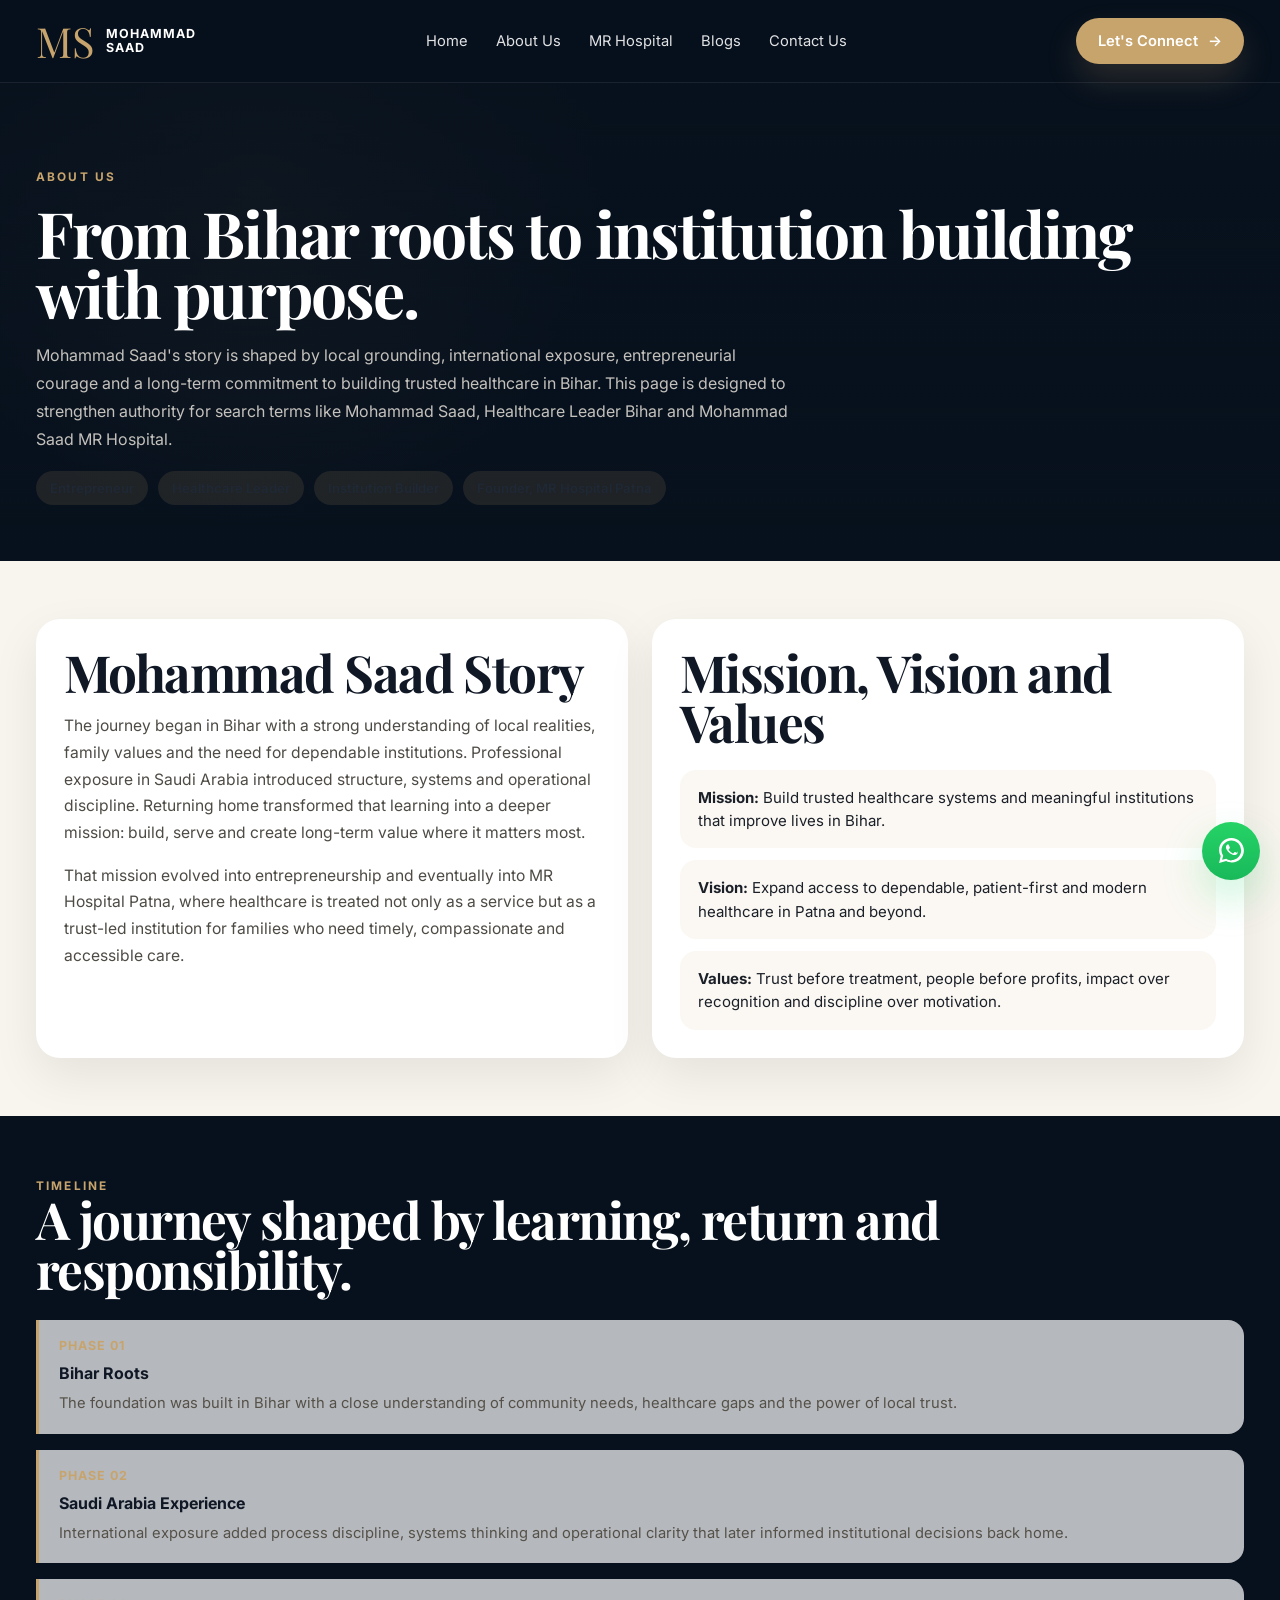
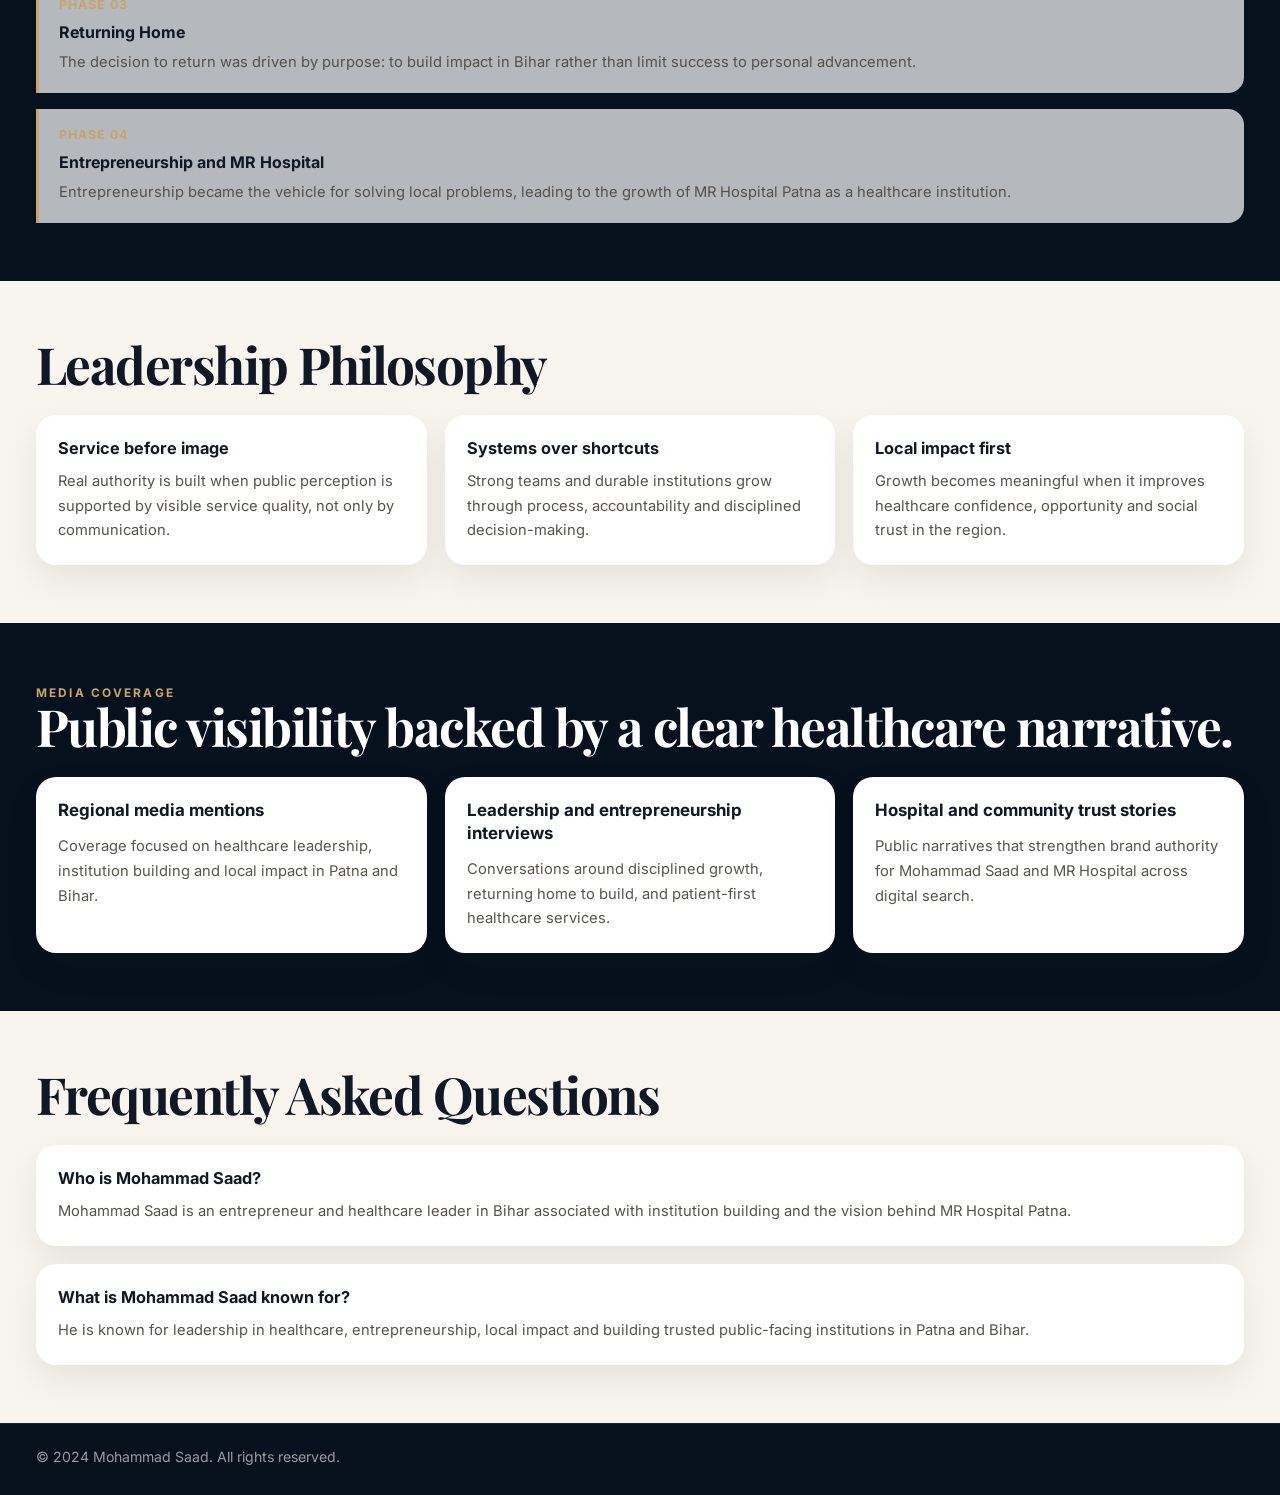
==== about-us.html @ e65287d0 "home page done" ====
<!DOCTYPE html>
<html lang="en">
<head>
  <meta charset="UTF-8">
  <meta name="viewport" content="width=device-width, initial-scale=1.0">
  <title>About Mohammad Saad | Healthcare Leader Bihar | MR Hospital Patna</title>
  <meta name="description" content="Learn about Mohammad Saad, entrepreneur and healthcare leader in Bihar, from Bihar roots to Saudi Arabia, entrepreneurship, and the founding vision behind MR Hospital Patna.">
  <meta name="keywords" content="Mohammad Saad, Mohammad Saad MR Hospital, healthcare leader Bihar, entrepreneur Mohammad Saad, MR Hospital Patna founder">
  <meta name="robots" content="index,follow">
  <link rel="canonical" href="about-us.html">
  <meta property="og:title" content="About Mohammad Saad | Healthcare Leader Bihar | MR Hospital Patna">
  <meta property="og:description" content="Explore Mohammad Saad's story, mission, leadership philosophy, and the institution-building journey behind MR Hospital Patna.">
  <meta property="og:type" content="website">
  <meta property="og:image" content="images/mohammad-saad.png">
  <meta property="og:url" content="about-us.html">
  <meta name="twitter:card" content="summary_large_image">
  <meta name="twitter:image" content="images/mohammad-saad.png">
  <link rel="preconnect" href="https://fonts.googleapis.com">
  <link rel="preconnect" href="https://fonts.gstatic.com" crossorigin>
  <link href="https://fonts.googleapis.com/css2?family=Inter:wght@300;400;500;600&family=Playfair+Display:wght@500;600;700&display=swap" rel="stylesheet">
  <link rel="stylesheet" href="inner-pages.css">
  <script type="application/ld+json">
    {
      "@context": "https://schema.org",
      "@graph": [
        {
          "@type": "Person",
          "name": "Mohammad Saad",
          "jobTitle": "Entrepreneur and Healthcare Leader",
          "description": "Mohammad Saad is an entrepreneur and healthcare leader based in Bihar, known for institution building and the vision behind MR Hospital Patna.",
          "worksFor": {
            "@type": "Hospital",
            "name": "MR Hospital"
          }
        },
        {
          "@type": "FAQPage",
          "mainEntity": [
            {
              "@type": "Question",
              "name": "Who is Mohammad Saad?",
              "acceptedAnswer": {
                "@type": "Answer",
                "text": "Mohammad Saad is an entrepreneur and healthcare leader in Bihar and the founder behind MR Hospital Patna."
              }
            },
            {
              "@type": "Question",
              "name": "What is the mission behind Mohammad Saad's work?",
              "acceptedAnswer": {
                "@type": "Answer",
                "text": "The mission is to build trusted institutions, improve healthcare access, and create lasting local impact through disciplined leadership and patient-first service."
              }
            }
          ]
        }
      ]
    }
  </script>
</head>
<body>
  <header class="topbar">
    <div class="topbar-shell">
      <a href="index.html" class="brand">
        <div class="brand-mark">MS</div>
        <div class="brand-copy">
          <span>MOHAMMAD</span>
          <span>SAAD</span>
        </div>
      </a>
      <nav class="topnav">
        <a href="index.html">Home</a>
        <a href="about-us.html">About Us</a>
        <a href="mr-hospital.html">MR Hospital</a>
        <a href="blogs.html">Blogs</a>
        <a href="contact-us.html">Contact Us</a>
      </nav>
      <a href="contact-us.html" class="topcta">Let's Connect <span>&rarr;</span></a>
    </div>
  </header>

  <main>
    <section class="hero-band">
      <div class="page-shell">
        <span class="eyebrow">About Us</span>
        <h1 class="hero-title">From Bihar roots to institution building with purpose.</h1>
        <p class="hero-copy">Mohammad Saad's story is shaped by local grounding, international exposure, entrepreneurial courage and a long-term commitment to building trusted healthcare in Bihar. This page is designed to strengthen authority for search terms like Mohammad Saad, Healthcare Leader Bihar and Mohammad Saad MR Hospital.</p>
        <div class="chip-row">
          <span class="chip">Entrepreneur</span>
          <span class="chip">Healthcare Leader</span>
          <span class="chip">Institution Builder</span>
          <span class="chip">Founder, MR Hospital Patna</span>
        </div>
      </div>
    </section>

    <section class="section-light">
      <div class="page-shell grid-two">
        <div class="card">
          <h2 class="section-title">Mohammad Saad Story</h2>
          <p class="section-copy">The journey began in Bihar with a strong understanding of local realities, family values and the need for dependable institutions. Professional exposure in Saudi Arabia introduced structure, systems and operational discipline. Returning home transformed that learning into a deeper mission: build, serve and create long-term value where it matters most.</p>
          <p class="section-copy">That mission evolved into entrepreneurship and eventually into MR Hospital Patna, where healthcare is treated not only as a service but as a trust-led institution for families who need timely, compassionate and accessible care.</p>
        </div>
        <div class="card">
          <h2 class="section-title">Mission, Vision and Values</h2>
          <div class="list">
            <div class="list-item"><strong>Mission:</strong> Build trusted healthcare systems and meaningful institutions that improve lives in Bihar.</div>
            <div class="list-item"><strong>Vision:</strong> Expand access to dependable, patient-first and modern healthcare in Patna and beyond.</div>
            <div class="list-item"><strong>Values:</strong> Trust before treatment, people before profits, impact over recognition and discipline over motivation.</div>
          </div>
        </div>
      </div>
    </section>

    <section class="section-dark">
      <div class="page-shell">
        <span class="eyebrow">Timeline</span>
        <h2 class="section-title">A journey shaped by learning, return and responsibility.</h2>
        <div class="timeline-list">
          <article class="timeline-item">
            <div class="timeline-year">Phase 01</div>
            <h3 class="timeline-title">Bihar Roots</h3>
            <p class="timeline-copy">The foundation was built in Bihar with a close understanding of community needs, healthcare gaps and the power of local trust.</p>
          </article>
          <article class="timeline-item">
            <div class="timeline-year">Phase 02</div>
            <h3 class="timeline-title">Saudi Arabia Experience</h3>
            <p class="timeline-copy">International exposure added process discipline, systems thinking and operational clarity that later informed institutional decisions back home.</p>
          </article>
          <article class="timeline-item">
            <div class="timeline-year">Phase 03</div>
            <h3 class="timeline-title">Returning Home</h3>
            <p class="timeline-copy">The decision to return was driven by purpose: to build impact in Bihar rather than limit success to personal advancement.</p>
          </article>
          <article class="timeline-item">
            <div class="timeline-year">Phase 04</div>
            <h3 class="timeline-title">Entrepreneurship and MR Hospital</h3>
            <p class="timeline-copy">Entrepreneurship became the vehicle for solving local problems, leading to the growth of MR Hospital Patna as a healthcare institution.</p>
          </article>
        </div>
      </div>
    </section>

    <section class="section-light">
      <div class="page-shell">
        <h2 class="section-title">Leadership Philosophy</h2>
        <div class="feature-grid">
          <article class="feature-card">
            <h3>Service before image</h3>
            <p>Real authority is built when public perception is supported by visible service quality, not only by communication.</p>
          </article>
          <article class="feature-card">
            <h3>Systems over shortcuts</h3>
            <p>Strong teams and durable institutions grow through process, accountability and disciplined decision-making.</p>
          </article>
          <article class="feature-card">
            <h3>Local impact first</h3>
            <p>Growth becomes meaningful when it improves healthcare confidence, opportunity and social trust in the region.</p>
          </article>
        </div>
      </div>
    </section>

    <section class="section-dark">
      <div class="page-shell">
        <span class="eyebrow">Media Coverage</span>
        <h2 class="section-title">Public visibility backed by a clear healthcare narrative.</h2>
        <div class="blog-grid">
          <article class="blog-card">
            <h3>Regional media mentions</h3>
            <p>Coverage focused on healthcare leadership, institution building and local impact in Patna and Bihar.</p>
          </article>
          <article class="blog-card">
            <h3>Leadership and entrepreneurship interviews</h3>
            <p>Conversations around disciplined growth, returning home to build, and patient-first healthcare services.</p>
          </article>
          <article class="blog-card">
            <h3>Hospital and community trust stories</h3>
            <p>Public narratives that strengthen brand authority for Mohammad Saad and MR Hospital across digital search.</p>
          </article>
        </div>
      </div>
    </section>

    <section class="section-light">
      <div class="page-shell">
        <h2 class="section-title">Frequently Asked Questions</h2>
        <div class="faq-grid">
          <article class="faq-card">
            <h3>Who is Mohammad Saad?</h3>
            <p>Mohammad Saad is an entrepreneur and healthcare leader in Bihar associated with institution building and the vision behind MR Hospital Patna.</p>
          </article>
          <article class="faq-card">
            <h3>What is Mohammad Saad known for?</h3>
            <p>He is known for leadership in healthcare, entrepreneurship, local impact and building trusted public-facing institutions in Patna and Bihar.</p>
          </article>
        </div>
      </div>
    </section>
  </main>

  <a href="https://wa.me/91903456789" class="whatsapp-float" aria-label="Chat on WhatsApp" target="_blank" rel="noopener noreferrer">
    <svg viewBox="0 0 24 24"><path d="M20.5 3.5A11.2 11.2 0 0 0 12.1.1C6 .1 1 5 1 11.1c0 2 .5 3.9 1.5 5.5L1 23l6.6-1.7c1.6.9 3.4 1.3 5.2 1.3h.1c6.1 0 11-4.9 11-11 0-2.9-1.1-5.6-3.4-8.1Zm-7.7 17.2c-1.7 0-3.4-.5-4.8-1.4l-.3-.2-3.9 1 1-3.8-.2-.3a9 9 0 0 1-1.4-4.7c0-5 4.1-9.1 9.1-9.1 2.4 0 4.7.9 6.4 2.7a9 9 0 0 1 2.7 6.4c0 5-4.1 9.1-9 9.1Zm5-6.8c-.3-.1-1.8-.9-2-.9-.3-.1-.4-.1-.6.1l-.9 1c-.2.2-.3.2-.6.1-1.5-.7-2.8-1.7-3.9-3.2-.2-.2 0-.4.1-.5l.7-.8c.1-.2.2-.3.3-.5.1-.2 0-.4 0-.5 0-.1-.6-1.6-.9-2.2-.2-.5-.5-.4-.6-.4h-.5c-.2 0-.5.1-.7.3-.2.3-.9.9-.9 2.1s.9 2.4 1 2.5c.1.2 1.8 2.9 4.4 4 .6.3 1.1.5 1.5.6.6.2 1.2.2 1.7.1.5-.1 1.8-.7 2-1.4.3-.7.3-1.3.2-1.4-.1-.2-.3-.2-.6-.4Z"></path></svg>
  </a>

  <footer class="footer-simple">
    <div class="page-shell">
      <p>&copy; 2024 Mohammad Saad. All rights reserved.</p>
    </div>
  </footer>
</body>
</html>
---- inner-pages.css ----
:root {
  --bg: #07111d;
  --panel: #0c1a2b;
  --soft: #f8f4ee;
  --line: rgba(255, 255, 255, 0.1);
  --text: #ffffff;
  --copy: rgba(244, 238, 229, 0.8);
  --dark-copy: #4e4b45;
  --accent: #c8a46d;
  --accent-strong: #d7b177;
}

* {
  box-sizing: border-box;
  margin: 0;
  padding: 0;
}

html {
  scroll-behavior: smooth;
}

body {
  font-family: 'Inter', sans-serif;
  background: var(--bg);
  color: var(--text);
}

a {
  color: inherit;
  text-decoration: none;
}

img {
  display: block;
  max-width: 100%;
}

.topbar {
  position: sticky;
  top: 0;
  z-index: 20;
  background: rgba(7, 17, 29, 0.88);
  backdrop-filter: blur(14px);
  border-bottom: 1px solid rgba(255, 255, 255, 0.08);
}

.topbar-shell,
.page-shell {
  width: min(1400px, calc(100% - 36px));
  margin: 0 auto;
  padding: 0 18px;
}

.topbar-shell {
  min-height: 82px;
  display: grid;
  grid-template-columns: auto 1fr auto;
  align-items: center;
  gap: 18px;
}

.brand {
  display: inline-flex;
  align-items: center;
  gap: 12px;
}

.brand-mark {
  font-family: 'Playfair Display', serif;
  font-size: 2.6rem;
  line-height: 0.9;
  color: var(--accent);
}

.brand-copy {
  display: flex;
  flex-direction: column;
  gap: 2px;
}

.brand-copy span {
  font-size: 0.78rem;
  line-height: 1;
  font-weight: 700;
  letter-spacing: 0.08em;
}

.topnav {
  display: flex;
  justify-content: center;
  gap: 28px;
  flex-wrap: wrap;
}

.topnav a {
  color: rgba(255, 255, 255, 0.88);
  font-size: 0.92rem;
}

.topcta {
  display: inline-flex;
  align-items: center;
  gap: 10px;
  min-height: 46px;
  padding: 0 22px;
  border-radius: 999px;
  background: var(--accent);
  color: #fff;
  font-size: 0.92rem;
  font-weight: 600;
  box-shadow: 0 16px 32px rgba(200, 164, 109, 0.18);
}

.hero-band {
  padding: 82px 0 56px;
  background:
    linear-gradient(180deg, rgba(7, 17, 29, 0.88) 0%, rgba(7, 17, 29, 0.58) 100%),
    radial-gradient(circle at 20% 20%, rgba(200, 164, 109, 0.18) 0%, rgba(200, 164, 109, 0) 32%);
}

.eyebrow {
  display: inline-block;
  color: var(--accent);
  font-size: 0.74rem;
  font-weight: 700;
  letter-spacing: 0.18em;
  text-transform: uppercase;
}

.hero-title {
  margin-top: 18px;
  font-family: 'Playfair Display', serif;
  font-size: clamp(2.6rem, 5vw, 4.8rem);
  line-height: 0.94;
  letter-spacing: -0.03em;
}

.hero-copy {
  margin-top: 18px;
  max-width: 760px;
  color: var(--copy);
  font-size: 1rem;
  line-height: 1.75;
}

.hero-actions {
  display: flex;
  gap: 14px;
  flex-wrap: wrap;
  margin-top: 28px;
}

.btn-dark,
.btn-light {
  display: inline-flex;
  align-items: center;
  justify-content: center;
  gap: 10px;
  min-height: 48px;
  padding: 0 20px;
  border-radius: 14px;
  font-size: 0.92rem;
  font-weight: 600;
}

.btn-dark {
  background: var(--accent);
  color: #fff;
}

.btn-light {
  border: 1px solid rgba(255, 255, 255, 0.16);
  background: rgba(255, 255, 255, 0.04);
  color: #fff;
}

.section-light {
  background: var(--soft);
  color: #101826;
  padding: 58px 0;
}

.section-dark {
  background: var(--bg);
  color: #fff;
  padding: 58px 0;
}

.grid-two {
  display: grid;
  grid-template-columns: 1fr 1fr;
  gap: 24px;
}

.card {
  padding: 28px;
  border-radius: 24px;
  background: #fff;
  box-shadow: 0 18px 48px rgba(18, 23, 31, 0.08);
}

.card-dark {
  padding: 28px;
  border-radius: 24px;
  background: rgba(255, 255, 255, 0.04);
  border: 1px solid rgba(255, 255, 255, 0.08);
}

.section-title {
  font-family: 'Playfair Display', serif;
  font-size: clamp(2rem, 4vw, 3.2rem);
  line-height: 0.98;
  letter-spacing: -0.03em;
}

.section-copy {
  margin-top: 16px;
  color: var(--dark-copy);
  font-size: 0.98rem;
  line-height: 1.7;
}

.section-copy.light {
  color: var(--copy);
}

.list {
  display: grid;
  gap: 12px;
  margin-top: 22px;
}

.list-item {
  padding: 16px 18px;
  border-radius: 16px;
  background: rgba(200, 164, 109, 0.08);
  color: #1b2028;
  font-size: 0.94rem;
  line-height: 1.55;
}

.metric-grid,
.blog-grid {
  display: grid;
  grid-template-columns: repeat(3, minmax(0, 1fr));
  gap: 18px;
  margin-top: 26px;
}

.metric-card,
.blog-card {
  padding: 22px;
  border-radius: 20px;
  background: #fff;
  box-shadow: 0 14px 34px rgba(18, 23, 31, 0.08);
}

.metric-value {
  color: var(--accent);
  font-size: 2rem;
  line-height: 1;
  font-weight: 700;
}

.metric-label {
  margin-top: 10px;
  color: #2f343c;
  font-size: 0.92rem;
  line-height: 1.5;
}

.blog-card h3,
.contact-card h3 {
  color: #101826;
  font-size: 1.06rem;
  line-height: 1.35;
}

.blog-card p,
.contact-card p {
  margin-top: 12px;
  color: #59554e;
  font-size: 0.92rem;
  line-height: 1.68;
}

.map-card {
  overflow: hidden;
  border-radius: 22px;
  min-height: 360px;
}

.map-frame {
  width: 100%;
  min-height: 360px;
  border: 0;
}

.contact-grid {
  display: grid;
  grid-template-columns: 0.9fr 1.1fr;
  gap: 24px;
}

.contact-card {
  padding: 28px;
  border-radius: 24px;
  background: #fff;
  box-shadow: 0 18px 48px rgba(18, 23, 31, 0.08);
}

.contact-list {
  display: grid;
  gap: 14px;
  margin-top: 22px;
}

.contact-line {
  color: #2f343c;
  font-size: 0.94rem;
  line-height: 1.6;
}

.chip-row {
  display: flex;
  flex-wrap: wrap;
  gap: 10px;
  margin-top: 18px;
}

.chip {
  display: inline-flex;
  align-items: center;
  min-height: 34px;
  padding: 0 14px;
  border-radius: 999px;
  background: rgba(200, 164, 109, 0.12);
  color: #1f2835;
  font-size: 0.82rem;
  font-weight: 600;
}

.timeline-list {
  display: grid;
  gap: 16px;
  margin-top: 26px;
}

.timeline-item {
  padding: 18px 20px;
  border-left: 3px solid var(--accent);
  border-radius: 0 16px 16px 0;
  background: rgba(255, 255, 255, 0.7);
}

.timeline-year {
  color: var(--accent);
  font-size: 0.78rem;
  font-weight: 700;
  letter-spacing: 0.08em;
  text-transform: uppercase;
}

.timeline-title {
  margin-top: 10px;
  color: #101826;
  font-size: 1rem;
  font-weight: 700;
}

.timeline-copy {
  margin-top: 8px;
  color: #555149;
  font-size: 0.92rem;
  line-height: 1.68;
}

.feature-grid,
.department-grid,
.gallery-grid,
.faq-grid {
  display: grid;
  gap: 18px;
  margin-top: 26px;
}

.feature-grid {
  grid-template-columns: repeat(3, minmax(0, 1fr));
}

.department-grid {
  grid-template-columns: repeat(4, minmax(0, 1fr));
}

.gallery-grid {
  grid-template-columns: repeat(3, minmax(0, 1fr));
}

.faq-grid {
  grid-template-columns: 1fr;
}

.feature-card,
.department-card,
.gallery-card,
.faq-card {
  padding: 22px;
  border-radius: 20px;
  background: #fff;
  box-shadow: 0 14px 36px rgba(18, 23, 31, 0.08);
}

.feature-card h3,
.department-card h3,
.gallery-card h3,
.faq-card h3 {
  color: #101826;
  font-size: 1.02rem;
  line-height: 1.35;
}

.feature-card p,
.department-card p,
.gallery-card p,
.faq-card p {
  margin-top: 10px;
  color: #57534c;
  font-size: 0.92rem;
  line-height: 1.68;
}

.gallery-card {
  min-height: 220px;
  display: flex;
  flex-direction: column;
  justify-content: flex-end;
  background:
    linear-gradient(180deg, rgba(7, 17, 29, 0.05) 0%, rgba(7, 17, 29, 0.22) 100%),
    url('images/mr-hospital-feature.png') center center / cover no-repeat;
  overflow: hidden;
}

.gallery-card h3,
.gallery-card p {
  color: #fff;
}

.review-grid {
  display: grid;
  grid-template-columns: repeat(2, minmax(0, 1fr));
  gap: 18px;
  margin-top: 26px;
}

.review-card {
  padding: 22px;
  border-radius: 22px;
  background: #fff;
  box-shadow: 0 14px 36px rgba(18, 23, 31, 0.08);
}

.review-head {
  display: flex;
  align-items: center;
  justify-content: space-between;
  gap: 12px;
}

.reviewer {
  color: #101826;
  font-size: 0.98rem;
  font-weight: 700;
}

.review-meta {
  margin-top: 4px;
  color: #80868b;
  font-size: 0.78rem;
}

.review-stars {
  color: #fbbc04;
  font-size: 0.9rem;
  letter-spacing: 0.04em;
}

.review-body {
  margin-top: 14px;
  color: #4f4b45;
  font-size: 0.92rem;
  line-height: 1.72;
}

.form-grid {
  display: grid;
  grid-template-columns: 1fr 1fr;
  gap: 16px;
  margin-top: 20px;
}

.field,
.field-full {
  display: grid;
  gap: 8px;
}

.field-full {
  grid-column: 1 / -1;
}

.field label,
.field-full label {
  color: #1d2633;
  font-size: 0.82rem;
  font-weight: 600;
}

.field input,
.field-full input,
.field-full textarea {
  width: 100%;
  min-height: 50px;
  padding: 0 14px;
  border: 1px solid rgba(16, 24, 38, 0.12);
  border-radius: 14px;
  background: #fff;
  color: #101826;
  font: inherit;
}

.field-full textarea {
  min-height: 150px;
  padding: 14px;
  resize: vertical;
}

.whatsapp-float {
  position: fixed;
  right: 20px;
  bottom: 20px;
  z-index: 40;
  width: 58px;
  height: 58px;
  border-radius: 999px;
  background: linear-gradient(180deg, #25d366 0%, #19b95a 100%);
  display: inline-flex;
  align-items: center;
  justify-content: center;
  box-shadow: 0 18px 40px rgba(37, 211, 102, 0.25);
}

.whatsapp-float svg {
  width: 26px;
  height: 26px;
  fill: #fff;
}

.footer-simple {
  padding: 24px 0 30px;
  border-top: 1px solid rgba(255, 255, 255, 0.08);
}

.footer-simple p {
  color: rgba(244, 238, 229, 0.62);
  font-size: 0.88rem;
}

@media (max-width: 960px) {
  .topbar-shell,
  .page-shell {
    width: calc(100% - 28px);
    padding: 0 14px;
  }

  .topbar-shell {
    grid-template-columns: 1fr;
    justify-items: center;
    gap: 12px;
    padding-top: 14px;
    padding-bottom: 14px;
  }

  .grid-two,
  .contact-grid,
  .metric-grid,
  .blog-grid,
  .feature-grid,
  .department-grid,
  .gallery-grid,
  .review-grid,
  .form-grid {
    grid-template-columns: 1fr;
  }
}

@media (max-width: 640px) {
  .hero-band {
    padding: 58px 0 44px;
  }

  .hero-copy,
  .section-copy,
  .section-copy.light {
    font-size: 0.92rem;
  }

  .hero-actions {
    flex-direction: column;
    align-items: stretch;
  }

  .topcta,
  .btn-dark,
  .btn-light {
    width: 100%;
  }

  .card,
  .card-dark,
  .metric-card,
  .blog-card,
  .contact-card {
    padding: 22px 18px;
    border-radius: 18px;
  }

  .map-card,
  .map-frame {
    min-height: 280px;
  }

  .feature-card,
  .department-card,
  .gallery-card,
  .faq-card,
  .review-card {
    padding: 20px 18px;
    border-radius: 18px;
  }

  .whatsapp-float {
    right: 14px;
    bottom: 14px;
    width: 54px;
    height: 54px;
  }
}
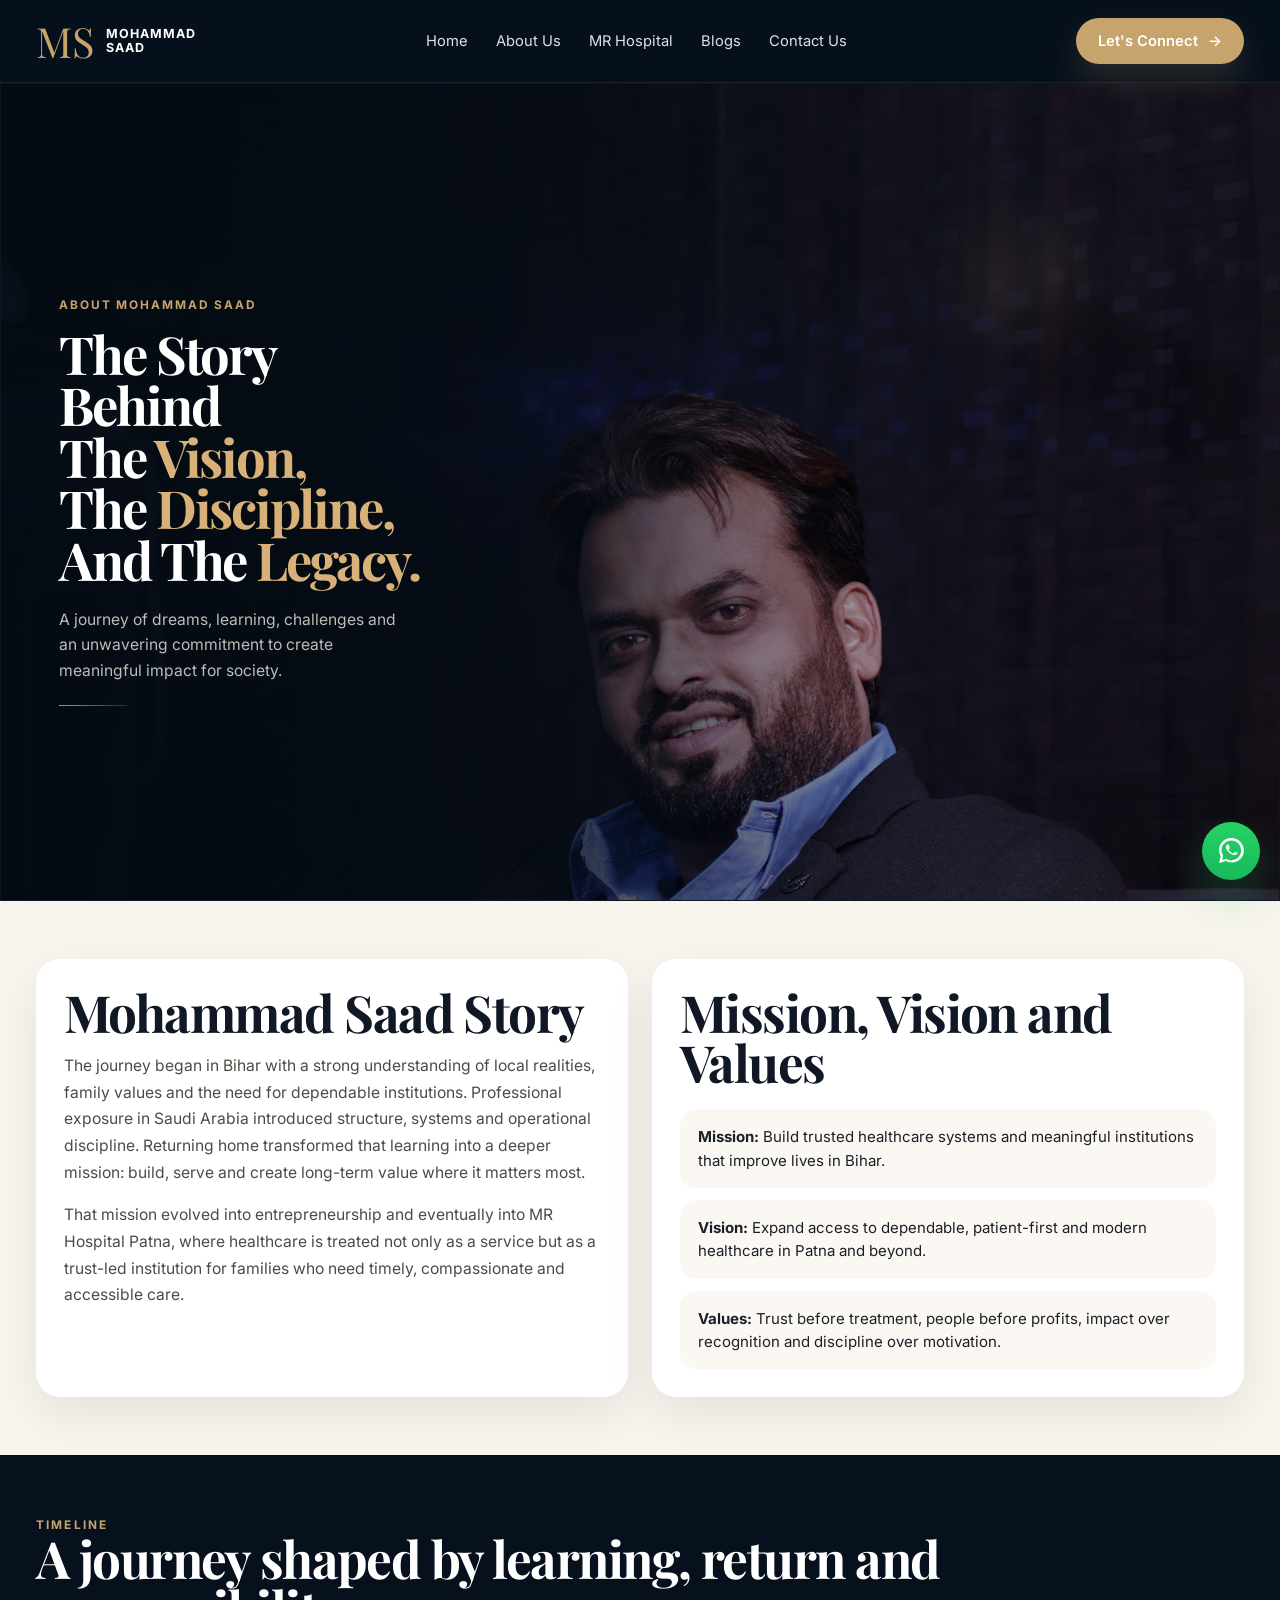
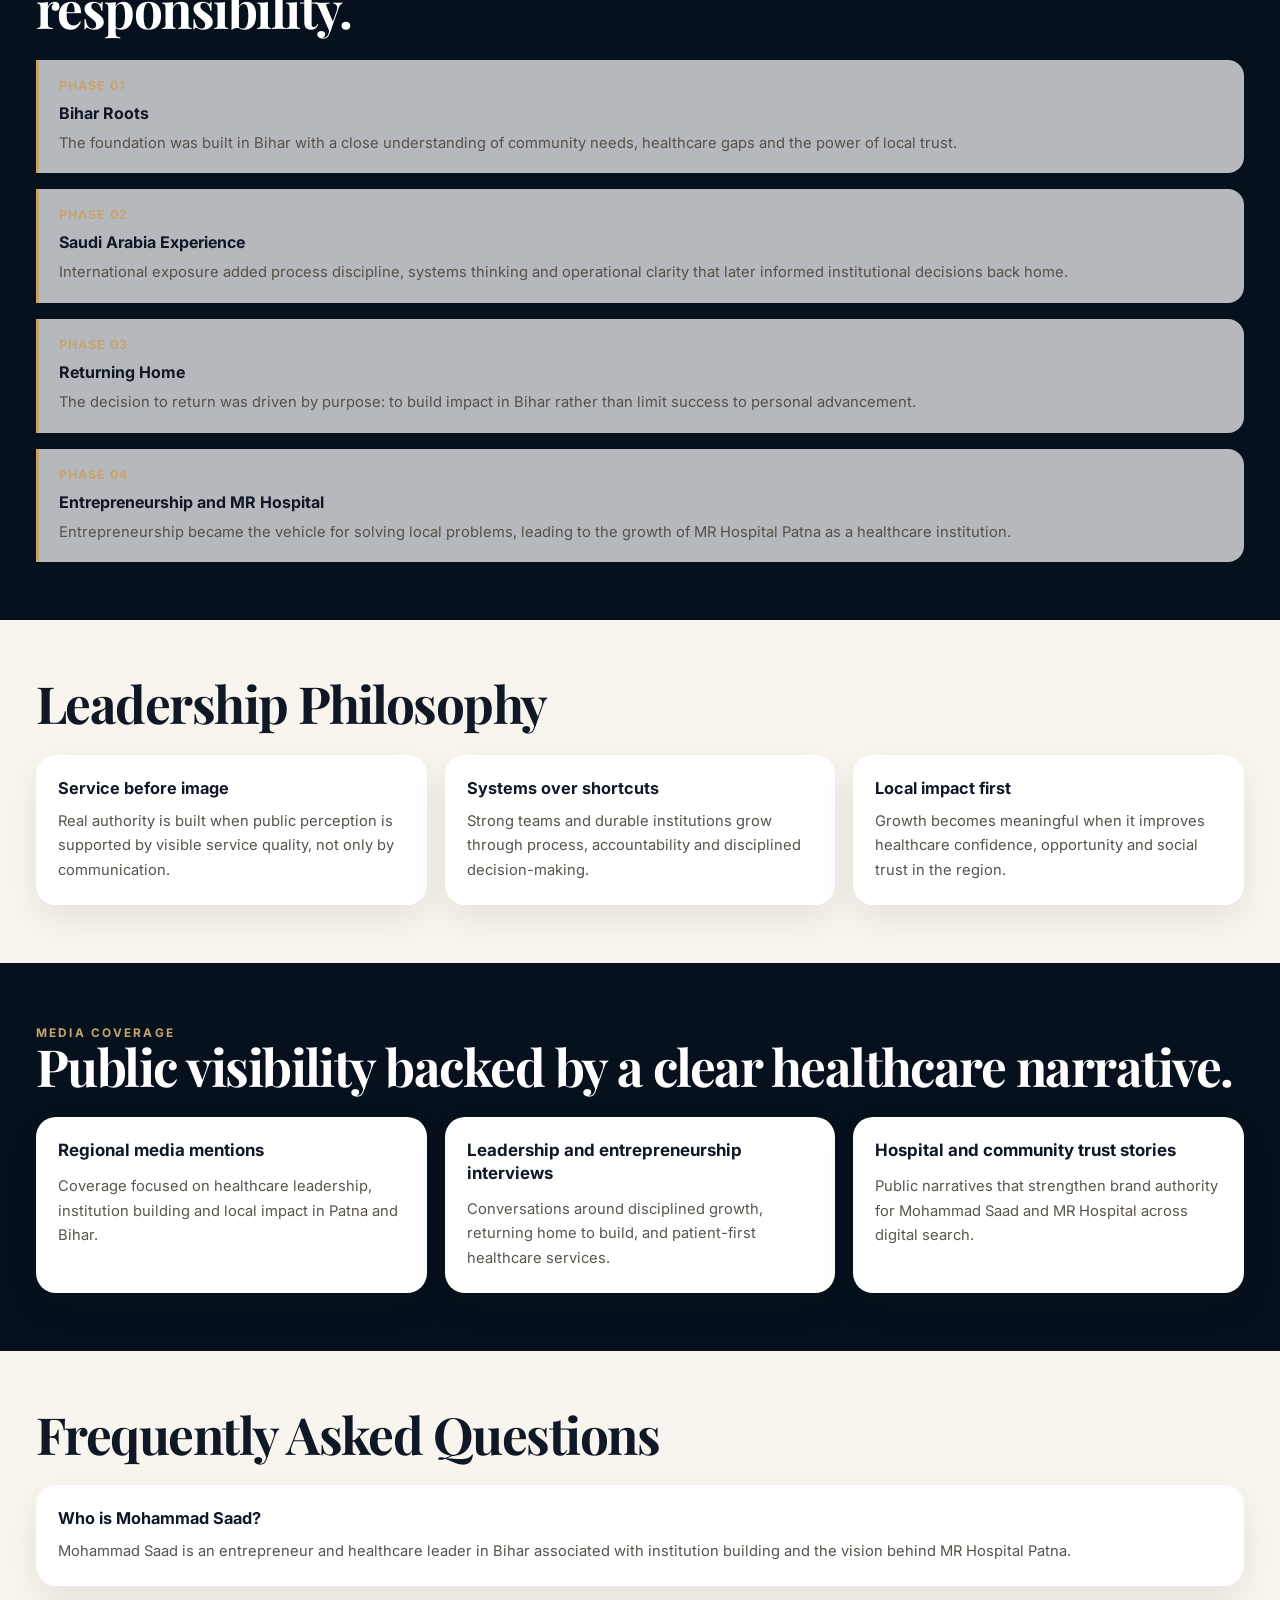
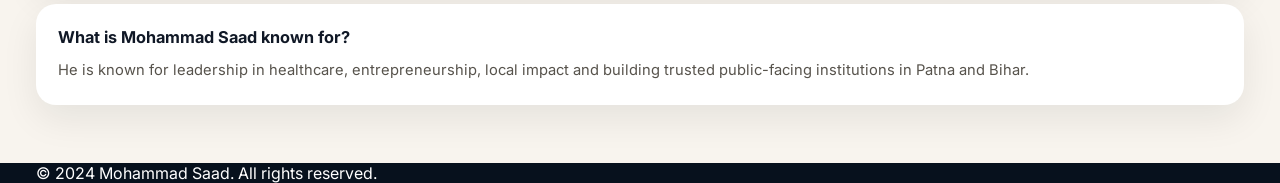
==== commit 832fc75f: "home + Blog + Contact +  page done" ====
--- a/about-us.html
+++ b/about-us.html
@@ -5,7 +5,7 @@
   <meta name="viewport" content="width=device-width, initial-scale=1.0">
   <title>About Mohammad Saad | Healthcare Leader Bihar | MR Hospital Patna</title>
   <meta name="description" content="Learn about Mohammad Saad, entrepreneur and healthcare leader in Bihar, from Bihar roots to Saudi Arabia, entrepreneurship, and the founding vision behind MR Hospital Patna.">
-  <meta name="keywords" content="Mohammad Saad, Mohammad Saad MR Hospital, healthcare leader Bihar, entrepreneur Mohammad Saad, MR Hospital Patna founder">
+  <meta name="keywords" content="Mohammad Saad, Mohammad Saad MR Hospital, healthcare leader Bihar, entrepreneur Mohammad Saad, MR Hospital Patna director">
   <meta name="robots" content="index,follow">
   <link rel="canonical" href="about-us.html">
   <meta property="og:title" content="About Mohammad Saad | Healthcare Leader Bihar | MR Hospital Patna">
@@ -41,7 +41,7 @@
               "name": "Who is Mohammad Saad?",
               "acceptedAnswer": {
                 "@type": "Answer",
-                "text": "Mohammad Saad is an entrepreneur and healthcare leader in Bihar and the founder behind MR Hospital Patna."
+                "text": "Mohammad Saad is an entrepreneur and healthcare leader in Bihar and the director at MR Hospital Patna."
               }
             },
             {
@@ -80,16 +80,27 @@
   </header>
 
   <main>
-    <section class="hero-band">
-      <div class="page-shell">
-        <span class="eyebrow">About Us</span>
-        <h1 class="hero-title">From Bihar roots to institution building with purpose.</h1>
-        <p class="hero-copy">Mohammad Saad's story is shaped by local grounding, international exposure, entrepreneurial courage and a long-term commitment to building trusted healthcare in Bihar. This page is designed to strengthen authority for search terms like Mohammad Saad, Healthcare Leader Bihar and Mohammad Saad MR Hospital.</p>
-        <div class="chip-row">
-          <span class="chip">Entrepreneur</span>
-          <span class="chip">Healthcare Leader</span>
-          <span class="chip">Institution Builder</span>
-          <span class="chip">Founder, MR Hospital Patna</span>
+    <section class="hero-band about-hero-premium">
+      <div class="page-shell about-hero-shell">
+        <div class="about-hero-card">
+          <img src="images/mohammad-saad-real-fixed.jpg" alt="Mohammad Saad portrait" class="about-hero-backdrop">
+          <div class="about-hero-copy">
+            <span class="eyebrow">About Mohammad Saad</span>
+            <h1 class="hero-title">
+              The Story Behind<br>
+              The <span class="accent-text">Vision,</span><br>
+              The <span class="accent-text">Discipline,</span><br>
+              And The <span class="accent-text">Legacy.</span>
+            </h1>
+            <p class="hero-copy">
+              A journey of dreams, learning, challenges and an unwavering commitment to create meaningful impact for society.
+            </p>
+            <span class="hero-divider" aria-hidden="true"></span>
+          </div>
+
+          <div class="about-hero-visual">
+            <div class="about-hero-glow" aria-hidden="true"></div>
+          </div>
         </div>
       </div>
     </section>
@@ -199,7 +210,7 @@
     </section>
   </main>
 
-  <a href="https://wa.me/91903456789" class="whatsapp-float" aria-label="Chat on WhatsApp" target="_blank" rel="noopener noreferrer">
+  <a href="https://wa.me/917033582072" class="whatsapp-float" aria-label="Chat on WhatsApp" target="_blank" rel="noopener noreferrer">
     <svg viewBox="0 0 24 24"><path d="M20.5 3.5A11.2 11.2 0 0 0 12.1.1C6 .1 1 5 1 11.1c0 2 .5 3.9 1.5 5.5L1 23l6.6-1.7c1.6.9 3.4 1.3 5.2 1.3h.1c6.1 0 11-4.9 11-11 0-2.9-1.1-5.6-3.4-8.1Zm-7.7 17.2c-1.7 0-3.4-.5-4.8-1.4l-.3-.2-3.9 1 1-3.8-.2-.3a9 9 0 0 1-1.4-4.7c0-5 4.1-9.1 9.1-9.1 2.4 0 4.7.9 6.4 2.7a9 9 0 0 1 2.7 6.4c0 5-4.1 9.1-9 9.1Zm5-6.8c-.3-.1-1.8-.9-2-.9-.3-.1-.4-.1-.6.1l-.9 1c-.2.2-.3.2-.6.1-1.5-.7-2.8-1.7-3.9-3.2-.2-.2 0-.4.1-.5l.7-.8c.1-.2.2-.3.3-.5.1-.2 0-.4 0-.5 0-.1-.6-1.6-.9-2.2-.2-.5-.5-.4-.6-.4h-.5c-.2 0-.5.1-.7.3-.2.3-.9.9-.9 2.1s.9 2.4 1 2.5c.1.2 1.8 2.9 4.4 4 .6.3 1.1.5 1.5.6.6.2 1.2.2 1.7.1.5-.1 1.8-.7 2-1.4.3-.7.3-1.3.2-1.4-.1-.2-.3-.2-.6-.4Z"></path></svg>
   </a>
 
--- a/inner-pages.css
+++ b/inner-pages.css
@@ -119,6 +119,1035 @@
     radial-gradient(circle at 20% 20%, rgba(200, 164, 109, 0.18) 0%, rgba(200, 164, 109, 0) 32%);
 }
 
+.blog-hero-premium {
+  padding: 0;
+  background: #06111d;
+}
+
+.blog-hero-shell {
+  width: min(1920px, 100%);
+  padding: 0;
+}
+
+.blog-hero-card {
+  position: relative;
+  min-height: calc(100vh - 82px);
+  display: grid;
+  grid-template-columns: minmax(380px, 0.86fr) minmax(580px, 1.14fr);
+  overflow: hidden;
+  background:
+    linear-gradient(90deg, rgba(4, 11, 19, 0.98) 0%, rgba(4, 11, 19, 0.97) 42%, rgba(4, 11, 19, 0.76) 58%, rgba(4, 11, 19, 0.3) 74%, rgba(4, 11, 19, 0.08) 100%),
+    radial-gradient(circle at 16% 20%, rgba(200, 164, 109, 0.08) 0%, transparent 22%),
+    linear-gradient(180deg, #081321 0%, #050d17 100%);
+  border: 1px solid rgba(255, 255, 255, 0.04);
+}
+
+.blog-hero-copy {
+  position: relative;
+  z-index: 4;
+  display: flex;
+  flex-direction: column;
+  justify-content: center;
+  max-width: 470px;
+  padding: 78px 28px 64px 64px;
+}
+
+.blog-hero-copy .eyebrow {
+  color: var(--accent);
+  font-size: 0.76rem;
+  letter-spacing: 0.18em;
+}
+
+.blog-hero-title {
+  margin-top: 18px;
+  font-family: 'Playfair Display', serif;
+  font-size: clamp(3.4rem, 5.2vw, 5.4rem);
+  line-height: 0.9;
+  letter-spacing: -0.05em;
+  color: #f8f3eb;
+}
+
+.blog-hero-title span {
+  display: block;
+}
+
+.blog-hero-title span + span {
+  margin-top: 0.06em;
+}
+
+.blog-hero-description {
+  margin-top: 24px;
+  max-width: 310px;
+  color: rgba(244, 238, 229, 0.84);
+  font-size: 1.02rem;
+  line-height: 1.65;
+}
+
+.blog-hero-visual {
+  position: relative;
+  min-height: 100%;
+  overflow: hidden;
+  background:
+    radial-gradient(circle at 66% 18%, rgba(255, 198, 120, 0.1) 0%, rgba(255, 198, 120, 0.02) 12%, transparent 26%),
+    linear-gradient(180deg, rgba(6, 12, 21, 0.02) 0%, rgba(6, 12, 21, 0.38) 100%);
+}
+
+.blog-hero-visual::before {
+  content: "";
+  position: absolute;
+  inset: 0;
+  background:
+    linear-gradient(90deg, rgba(5, 12, 20, 0.12) 0%, rgba(5, 12, 20, 0.02) 18%, rgba(5, 12, 20, 0.22) 100%),
+    radial-gradient(circle at 70% 22%, rgba(255, 201, 124, 0.08) 0%, transparent 16%);
+}
+
+.blog-hero-room-glow {
+  position: absolute;
+  right: 16%;
+  top: 11%;
+  width: 180px;
+  height: 180px;
+  border-radius: 999px;
+  background: radial-gradient(circle, rgba(255, 199, 122, 0.18) 0%, rgba(255, 199, 122, 0.03) 36%, transparent 70%);
+  filter: blur(20px);
+}
+
+.blog-hero-lamp {
+  position: absolute;
+  left: 31%;
+  top: 28%;
+  width: 56px;
+  height: 56px;
+  border-radius: 999px;
+  background: radial-gradient(circle, rgba(255, 214, 155, 0.8) 0%, rgba(255, 188, 92, 0.28) 44%, rgba(255, 188, 92, 0.04) 68%, transparent 100%);
+  box-shadow: 0 0 34px rgba(255, 196, 102, 0.22);
+}
+
+.blog-hero-lamp::before {
+  content: "";
+  position: absolute;
+  left: 50%;
+  bottom: -32px;
+  width: 72px;
+  height: 72px;
+  border-radius: 18px 18px 10px 10px;
+  background: linear-gradient(180deg, rgba(28, 25, 23, 0.86) 0%, rgba(13, 13, 13, 0.96) 100%);
+  transform: translateX(-50%);
+  filter: blur(0.2px);
+}
+
+.blog-hero-shelf {
+  position: absolute;
+  right: 6%;
+  width: 22%;
+  border-radius: 18px;
+  background: linear-gradient(180deg, rgba(29, 35, 44, 0.96) 0%, rgba(11, 16, 23, 0.98) 100%);
+  box-shadow: inset 0 0 0 1px rgba(255, 255, 255, 0.03);
+  opacity: 0.9;
+}
+
+.blog-hero-shelf::before {
+  content: "";
+  position: absolute;
+  inset: 10px;
+  border-radius: 12px;
+  background:
+    linear-gradient(90deg, transparent 0 12%, rgba(231, 176, 98, 0.16) 12% 18%, transparent 18% 38%, rgba(255, 255, 255, 0.05) 38% 44%, transparent 44% 68%, rgba(255, 255, 255, 0.04) 68% 74%, transparent 74% 100%);
+}
+
+.blog-hero-shelf-one {
+  top: 5%;
+  height: 28%;
+}
+
+.blog-hero-shelf-two {
+  top: 39%;
+  height: 24%;
+}
+
+.blog-hero-shelf-three {
+  top: 70%;
+  height: 18%;
+}
+
+.blog-hero-image {
+  position: absolute;
+  right: 8%;
+  bottom: 0;
+  z-index: 3;
+  width: min(56vw, 760px);
+  max-width: 100%;
+  object-fit: contain;
+  object-position: right bottom;
+  filter: drop-shadow(0 36px 54px rgba(0, 0, 0, 0.38));
+}
+
+.about-hero-premium {
+  height: calc(100vh - 82px);
+  min-height: calc(100vh - 82px);
+  max-height: calc(100vh - 82px);
+  padding: 0;
+  display: flex;
+  align-items: stretch;
+  background:
+    linear-gradient(180deg, rgba(4, 11, 20, 0.98) 0%, rgba(5, 13, 24, 0.98) 100%);
+}
+
+.about-hero-shell {
+  width: min(1920px, 100%);
+  padding: 0;
+  display: flex;
+}
+
+.about-hero-card {
+  position: relative;
+  height: 100%;
+  min-height: calc(100vh - 82px);
+  max-height: calc(100vh - 82px);
+  width: 100%;
+  border-radius: 0;
+  overflow: hidden;
+  display: grid;
+  grid-template-columns: minmax(360px, 0.82fr) minmax(560px, 1.18fr);
+  align-items: stretch;
+  background: #050d17;
+  border: 1px solid rgba(255, 255, 255, 0.03);
+  box-shadow: none;
+}
+
+.about-hero-backdrop {
+  position: absolute;
+  inset: 0;
+  z-index: 0;
+  width: 100%;
+  height: 100%;
+  object-fit: cover;
+  object-position: 58% 18%;
+  filter: saturate(0.92) brightness(0.72) contrast(1.04);
+}
+
+.about-hero-card::before {
+  content: "";
+  position: absolute;
+  inset: 0;
+  z-index: 1;
+  background:
+    linear-gradient(90deg, rgba(3, 10, 18, 0.96) 0%, rgba(4, 11, 19, 0.95) 24%, rgba(4, 11, 19, 0.78) 40%, rgba(4, 11, 19, 0.34) 58%, rgba(4, 11, 19, 0.08) 74%, rgba(4, 11, 19, 0.02) 100%),
+    radial-gradient(circle at 16% 24%, rgba(200, 164, 109, 0.05) 0%, transparent 24%);
+}
+
+.about-hero-copy {
+  position: relative;
+  z-index: 3;
+  padding: 54px 28px 34px 58px;
+  display: flex;
+  flex-direction: column;
+  justify-content: center;
+  max-width: 470px;
+}
+
+.about-hero-copy .eyebrow {
+  color: var(--accent);
+  letter-spacing: 0.16em;
+}
+
+.about-hero-premium .hero-title {
+  margin-top: 16px;
+  font-size: clamp(3.1rem, 4.1vw, 4.85rem);
+  line-height: 0.98;
+  letter-spacing: -0.04em;
+  max-width: 470px;
+}
+
+.accent-text {
+  color: var(--accent-strong);
+}
+
+.about-hero-premium .hero-copy {
+  margin-top: 22px;
+  max-width: 340px;
+  color: rgba(244, 238, 229, 0.78);
+  font-size: 0.98rem;
+  line-height: 1.62;
+}
+
+.hero-divider {
+  width: 68px;
+  height: 1px;
+  margin-top: 22px;
+  background: linear-gradient(90deg, rgba(200, 164, 109, 0.9), rgba(200, 164, 109, 0.18));
+}
+
+.about-hero-visual {
+  position: relative;
+  min-height: 100%;
+  display: flex;
+  align-items: flex-end;
+  justify-content: flex-end;
+  padding: 0;
+  overflow: hidden;
+  isolation: isolate;
+  background: transparent;
+}
+
+.about-hero-visual::before {
+  content: none;
+}
+
+.about-hero-glow {
+  position: absolute;
+  z-index: 1;
+  right: 17%;
+  top: 8%;
+  width: 260px;
+  height: 260px;
+  border-radius: 999px;
+  background: radial-gradient(circle, rgba(200, 164, 109, 0.12) 0%, rgba(200, 164, 109, 0.02) 42%, transparent 72%);
+  filter: blur(20px);
+}
+
+.about-hero-image {
+  display: none;
+}
+
+.hospital-hero-premium {
+  padding: 0;
+  background: #06111d;
+}
+
+.hospital-hero-shell {
+  width: min(1920px, 100%);
+  padding: 0;
+}
+
+.hospital-hero-card {
+  position: relative;
+  min-height: 520px;
+  height: min(calc(100vh - 82px), 620px);
+  max-height: 620px;
+  display: grid;
+  grid-template-columns: minmax(430px, 0.78fr) minmax(700px, 1.22fr);
+  overflow: hidden;
+  background:
+    linear-gradient(90deg, #030b14 0%, #040d18 34%, rgba(4, 11, 19, 0.94) 43%, rgba(4, 11, 19, 0.5) 51%, rgba(4, 11, 19, 0.08) 62%, rgba(4, 11, 19, 0.02) 74%, rgba(4, 11, 19, 0.02) 100%),
+    radial-gradient(circle at 16% 20%, rgba(200, 164, 109, 0.08) 0%, transparent 24%),
+    linear-gradient(180deg, #071321 0%, #040c16 100%);
+  border: 1px solid rgba(255, 255, 255, 0.04);
+}
+
+.hospital-hero-card::before {
+  content: "";
+  position: absolute;
+  inset: 0 auto 0 0;
+  z-index: 1;
+  width: 48%;
+  background:
+    radial-gradient(circle at 96% 50%, rgba(200, 164, 109, 0.08), transparent 32%),
+    repeating-linear-gradient(100deg, rgba(255, 255, 255, 0.025) 0 1px, transparent 1px 4px);
+  opacity: 0.24;
+  pointer-events: none;
+}
+
+.hospital-hero-copy {
+  position: relative;
+  z-index: 3;
+  display: flex;
+  flex-direction: column;
+  justify-content: center;
+  max-width: 470px;
+  padding: 40px 24px 34px 62px;
+}
+
+.hospital-hero-title {
+  margin-top: 14px;
+  color: #f8f3eb;
+  font-family: 'Playfair Display', serif;
+  font-size: clamp(3rem, 4.25vw, 4.7rem);
+  line-height: 0.92;
+  letter-spacing: -0.05em;
+}
+
+.hospital-hero-line {
+  display: block;
+}
+
+.hospital-hero-line + .hospital-hero-line {
+  margin-top: 0.015em;
+}
+
+.hospital-hero-amp {
+  color: #f8f3eb;
+}
+
+.hospital-hero-location {
+  display: inline-flex;
+  align-items: center;
+  gap: 10px;
+  margin-top: 24px;
+  color: rgba(244, 238, 229, 0.92);
+  font-size: 0.96rem;
+  font-weight: 500;
+}
+
+.hospital-hero-location-icon {
+  width: 18px;
+  height: 18px;
+  display: inline-flex;
+  align-items: center;
+  justify-content: center;
+  color: var(--accent);
+  flex-shrink: 0;
+}
+
+.hospital-hero-location-icon svg {
+  width: 18px;
+  height: 18px;
+  stroke: currentColor;
+  fill: none;
+  stroke-width: 1.9;
+  stroke-linecap: round;
+  stroke-linejoin: round;
+}
+
+.hospital-hero-actions {
+  display: flex;
+  flex-wrap: wrap;
+  gap: 12px;
+  margin-top: 22px;
+}
+
+.hospital-hero-btn {
+  display: inline-flex;
+  align-items: center;
+  justify-content: center;
+  gap: 12px;
+  min-height: 50px;
+  padding: 0 22px;
+  border-radius: 10px;
+  font-size: 0.94rem;
+  font-weight: 600;
+}
+
+.hospital-hero-btn-primary {
+  background: linear-gradient(180deg, #e1ad56 0%, #c8923f 100%);
+  color: #16120c;
+  box-shadow: 0 16px 30px rgba(200, 146, 63, 0.22);
+}
+
+.hospital-hero-btn-primary .btn-icon-svg {
+  border-color: rgba(23, 16, 7, 0.16);
+  background: rgba(255, 255, 255, 0.24);
+  color: #16120c;
+}
+
+.hospital-hero-btn-secondary {
+  border: 1px solid rgba(200, 164, 109, 0.48);
+  background: rgba(255, 255, 255, 0.03);
+  color: #f6efe4;
+}
+
+.hospital-hero-visual {
+  position: relative;
+  min-height: 100%;
+  overflow: hidden;
+  background:
+    radial-gradient(circle at 72% 18%, rgba(255, 198, 120, 0.05) 0%, transparent 18%),
+    linear-gradient(180deg, rgba(6, 12, 21, 0.04) 0%, rgba(6, 12, 21, 0.24) 100%);
+}
+
+.hospital-hero-visual::before {
+  content: "";
+  position: absolute;
+  inset: 0;
+  z-index: 2;
+  background:
+    linear-gradient(90deg, rgba(5, 12, 20, 0.36) 0%, rgba(5, 12, 20, 0.12) 10%, rgba(5, 12, 20, 0.02) 20%, rgba(5, 12, 20, 0.08) 100%);
+  pointer-events: none;
+}
+
+.hospital-hero-arc {
+  position: absolute;
+  left: -2.4%;
+  top: -18%;
+  z-index: 2;
+  width: 31%;
+  height: 144%;
+  border-radius: 999px;
+  border: 1px solid rgba(200, 164, 109, 0.32);
+  box-shadow: 0 0 34px rgba(200, 164, 109, 0.16);
+  opacity: 0.92;
+}
+
+.hospital-hero-image {
+  position: absolute;
+  inset: 0;
+  width: 100%;
+  height: 100%;
+  object-fit: cover;
+  object-position: center 56%;
+  filter: brightness(0.76) contrast(1.06) saturate(0.96);
+}
+
+.contact-hero-premium {
+  padding: 0;
+  background: #06111d;
+}
+
+.contact-hero-shell {
+  width: min(1920px, 100%);
+  padding: 0;
+}
+
+.contact-hero-card {
+  position: relative;
+  min-height: calc(100vh - 82px);
+  display: grid;
+  grid-template-columns: minmax(380px, 0.8fr) minmax(640px, 1.2fr);
+  overflow: hidden;
+  background:
+    linear-gradient(90deg, rgba(4, 11, 19, 0.98) 0%, rgba(4, 11, 19, 0.97) 30%, rgba(4, 11, 19, 0.88) 44%, rgba(4, 11, 19, 0.5) 58%, rgba(4, 11, 19, 0.12) 75%, rgba(4, 11, 19, 0.04) 100%),
+    radial-gradient(circle at 16% 22%, rgba(200, 164, 109, 0.09) 0%, transparent 26%),
+    linear-gradient(180deg, #071321 0%, #040c16 100%);
+  border: 1px solid rgba(255, 255, 255, 0.04);
+}
+
+.contact-hero-copy {
+  position: relative;
+  z-index: 3;
+  display: flex;
+  flex-direction: column;
+  justify-content: center;
+  max-width: 560px;
+  padding: 66px 28px 54px 72px;
+}
+
+.contact-hero-title {
+  margin-top: 18px;
+  color: #f8f3eb;
+  font-family: 'Playfair Display', serif;
+  font-size: clamp(3.8rem, 5.3vw, 5.7rem);
+  line-height: 0.92;
+  letter-spacing: -0.05em;
+}
+
+.contact-hero-title span {
+  display: block;
+}
+
+.contact-hero-description {
+  margin-top: 24px;
+  max-width: 470px;
+  color: rgba(244, 238, 229, 0.86);
+  font-size: 1rem;
+  line-height: 1.6;
+}
+
+.contact-hero-actions {
+  display: flex;
+  flex-wrap: wrap;
+  gap: 16px;
+  margin-top: 30px;
+}
+
+.contact-hero-btn {
+  display: inline-flex;
+  align-items: center;
+  justify-content: center;
+  gap: 12px;
+  min-height: 60px;
+  padding: 0 24px;
+  border-radius: 12px;
+  font-size: 0.98rem;
+  font-weight: 600;
+  transition: transform 0.25s ease, box-shadow 0.25s ease, border-color 0.25s ease, background 0.25s ease;
+}
+
+.contact-hero-btn:hover {
+  transform: translateY(-2px);
+}
+
+.contact-hero-btn-primary {
+  background: linear-gradient(180deg, #e1ad56 0%, #c8923f 100%);
+  color: #fff9f0;
+  box-shadow: 0 16px 30px rgba(200, 146, 63, 0.22);
+}
+
+.contact-hero-btn-secondary {
+  border: 1px solid rgba(200, 164, 109, 0.48);
+  background: rgba(255, 255, 255, 0.02);
+  color: #f6efe4;
+}
+
+.contact-hero-btn-icon {
+  width: 24px;
+  height: 24px;
+  display: inline-flex;
+  align-items: center;
+  justify-content: center;
+  flex-shrink: 0;
+}
+
+.contact-hero-btn-icon svg {
+  width: 21px;
+  height: 21px;
+  fill: currentColor;
+}
+
+.contact-hero-visual {
+  position: relative;
+  min-height: 100%;
+  overflow: hidden;
+  background:
+    radial-gradient(circle at 83% 18%, rgba(255, 198, 120, 0.16) 0%, rgba(255, 198, 120, 0.02) 15%, transparent 28%),
+    linear-gradient(180deg, rgba(6, 12, 21, 0.02) 0%, rgba(6, 12, 21, 0.36) 100%);
+}
+
+.contact-hero-visual::before {
+  content: "";
+  position: absolute;
+  inset: 0;
+  z-index: 2;
+  background:
+    linear-gradient(90deg, rgba(5, 12, 20, 0.14) 0%, rgba(5, 12, 20, 0.02) 18%, rgba(5, 12, 20, 0.14) 100%),
+    radial-gradient(circle at 82% 22%, rgba(255, 206, 134, 0.14) 0%, transparent 14%);
+  pointer-events: none;
+}
+
+.contact-hero-image {
+  position: absolute;
+  inset: 0;
+  width: 100%;
+  height: 100%;
+  object-fit: cover;
+  object-position: center center;
+}
+
+.contact-info-strip-section {
+  position: relative;
+  z-index: 4;
+  margin-top: -42px;
+  padding: 0 0 8px;
+  background: transparent;
+}
+
+.contact-info-strip-shell {
+  width: min(1760px, calc(100% - 36px));
+  padding: 0 32px;
+}
+
+.contact-info-strip {
+  display: grid;
+  grid-template-columns: repeat(4, minmax(0, 1fr));
+  border-radius: 24px;
+  overflow: hidden;
+  background:
+    linear-gradient(180deg, rgba(255, 255, 255, 0.99) 0%, rgba(255, 251, 244, 0.98) 100%);
+  border: 1px solid rgba(200, 164, 109, 0.18);
+  box-shadow: 0 24px 54px rgba(7, 17, 29, 0.16);
+}
+
+.contact-info-item {
+  display: flex;
+  align-items: flex-start;
+  gap: 18px;
+  min-height: 156px;
+  padding: 34px 32px 28px;
+  color: #101826;
+  transition: background 0.25s ease;
+}
+
+.contact-info-item + .contact-info-item {
+  border-left: 1px solid rgba(16, 24, 38, 0.08);
+}
+
+.contact-info-item:hover {
+  background: rgba(200, 164, 109, 0.05);
+}
+
+.contact-info-icon {
+  width: 56px;
+  height: 56px;
+  border-radius: 999px;
+  border: 2px solid rgba(200, 164, 109, 0.75);
+  display: inline-flex;
+  align-items: center;
+  justify-content: center;
+  color: var(--accent);
+  flex-shrink: 0;
+}
+
+.contact-info-icon svg {
+  width: 24px;
+  height: 24px;
+  stroke: currentColor;
+  fill: none;
+  stroke-width: 1.8;
+  stroke-linecap: round;
+  stroke-linejoin: round;
+}
+
+.contact-info-copy h3 {
+  color: #161a20;
+  font-size: 1.08rem;
+  font-weight: 700;
+  line-height: 1.2;
+}
+
+.contact-info-primary {
+  margin-top: 10px;
+  color: #1e232c;
+  font-size: 0.98rem;
+  font-weight: 600;
+  line-height: 1.35;
+}
+
+.contact-info-secondary {
+  margin-top: 8px;
+  color: #696156;
+  font-size: 0.95rem;
+  line-height: 1.45;
+}
+
+.contact-message-section {
+  padding: 58px 0;
+  background:
+    linear-gradient(180deg, #07111d 0%, #06101b 100%);
+}
+
+.contact-message-shell {
+  width: min(1760px, calc(100% - 36px));
+  padding: 0 32px;
+}
+
+.contact-message-card {
+  display: grid;
+  grid-template-columns: minmax(0, 1.34fr) minmax(320px, 0.66fr);
+  border-radius: 22px;
+  overflow: hidden;
+  background:
+    linear-gradient(90deg, rgba(4, 11, 19, 0.98) 0%, rgba(4, 11, 19, 0.98) 58%, rgba(15, 25, 37, 0.98) 100%);
+  border: 1px solid rgba(200, 164, 109, 0.18);
+  box-shadow: 0 26px 56px rgba(0, 0, 0, 0.24);
+}
+
+.contact-message-form-pane {
+  padding: 42px 48px 38px;
+}
+
+.contact-message-title {
+  margin-top: 14px;
+  color: #f8f3eb;
+  font-family: 'Playfair Display', serif;
+  font-size: clamp(2.5rem, 3.6vw, 4rem);
+  line-height: 0.96;
+  letter-spacing: -0.04em;
+}
+
+.contact-message-form {
+  margin-top: 28px;
+}
+
+.contact-message-grid {
+  display: grid;
+  grid-template-columns: repeat(2, minmax(0, 1fr));
+  gap: 16px;
+}
+
+.contact-input-wrap {
+  position: relative;
+  display: flex;
+  align-items: center;
+  min-height: 56px;
+  border-radius: 12px;
+  border: 1px solid rgba(200, 164, 109, 0.42);
+  background: rgba(3, 10, 18, 0.56);
+}
+
+.contact-input-icon {
+  width: 52px;
+  display: inline-flex;
+  align-items: center;
+  justify-content: center;
+  color: var(--accent);
+  flex-shrink: 0;
+}
+
+.contact-input-icon svg {
+  width: 20px;
+  height: 20px;
+  stroke: currentColor;
+  fill: none;
+  stroke-width: 1.8;
+  stroke-linecap: round;
+  stroke-linejoin: round;
+}
+
+.contact-input-wrap input,
+.contact-input-wrap textarea {
+  width: 100%;
+  border: 0;
+  outline: 0;
+  background: transparent;
+  color: #f7f2ea;
+  font: inherit;
+  padding: 0 18px 0 0;
+}
+
+.contact-input-wrap input::placeholder,
+.contact-input-wrap textarea::placeholder {
+  color: rgba(244, 238, 229, 0.72);
+}
+
+.contact-textarea-wrap {
+  align-items: flex-start;
+  min-height: 160px;
+  margin-top: 18px;
+  padding-top: 16px;
+}
+
+.contact-textarea-wrap textarea {
+  min-height: 126px;
+  padding-top: 2px;
+  resize: vertical;
+}
+
+.contact-message-submit {
+  display: inline-flex;
+  align-items: center;
+  justify-content: center;
+  gap: 14px;
+  min-height: 52px;
+  margin-top: 20px;
+  padding: 0 24px;
+  border: 0;
+  border-radius: 12px;
+  background: linear-gradient(180deg, #e1ad56 0%, #c8923f 100%);
+  color: #16120c;
+  font-size: 0.98rem;
+  font-weight: 700;
+  box-shadow: 0 16px 30px rgba(200, 146, 63, 0.24);
+  cursor: pointer;
+}
+
+.contact-message-submit .btn-icon-svg {
+  border-color: rgba(23, 16, 7, 0.16);
+  background: rgba(255, 255, 255, 0.22);
+  color: #16120c;
+}
+
+.contact-message-profile {
+  position: relative;
+  padding: 48px 46px 38px;
+  border-left: 1px solid rgba(200, 164, 109, 0.12);
+  background:
+    radial-gradient(circle at 92% 76%, rgba(200, 164, 109, 0.18) 0%, rgba(200, 164, 109, 0.02) 18%, transparent 42%),
+    linear-gradient(180deg, rgba(20, 30, 42, 0.98) 0%, rgba(15, 24, 35, 0.98) 100%);
+}
+
+.contact-profile-name {
+  color: var(--accent-strong);
+  font-family: 'Playfair Display', serif;
+  font-size: clamp(2.1rem, 3vw, 3rem);
+  line-height: 1;
+  letter-spacing: -0.04em;
+}
+
+.contact-profile-role {
+  margin-top: 22px;
+  color: #f2ebe1;
+  font-size: 0.96rem;
+  line-height: 1.55;
+}
+
+.contact-profile-copy {
+  margin-top: 22px;
+  color: rgba(244, 238, 229, 0.92);
+  font-size: 0.98rem;
+  line-height: 1.6;
+}
+
+.contact-profile-signature {
+  width: 200px;
+  max-width: 100%;
+  margin-top: 16px;
+  opacity: 0.96;
+}
+
+.contact-profile-socials {
+  display: flex;
+  flex-wrap: wrap;
+  gap: 16px;
+  margin-top: 22px;
+}
+
+.contact-profile-social {
+  width: 48px;
+  height: 48px;
+  border-radius: 999px;
+  border: 1px solid rgba(200, 164, 109, 0.62);
+  display: inline-flex;
+  align-items: center;
+  justify-content: center;
+  color: #f6efe4;
+  transition: transform 0.25s ease, background 0.25s ease;
+}
+
+.contact-profile-social:hover {
+  transform: translateY(-2px);
+  background: rgba(200, 164, 109, 0.12);
+}
+
+.contact-profile-social svg {
+  width: 19px;
+  height: 19px;
+  fill: currentColor;
+}
+
+.visit-hospital-section {
+  padding: 0 0 58px;
+  background:
+    linear-gradient(180deg, #07111d 0%, #07111d 34%, #f8f4ee 34%, #f8f4ee 100%);
+}
+
+.visit-hospital-shell {
+  width: min(1760px, calc(100% - 36px));
+  padding: 0 32px;
+}
+
+.visit-hospital-card {
+  display: grid;
+  grid-template-columns: minmax(300px, 0.9fr) minmax(520px, 1.1fr);
+  align-items: stretch;
+  gap: 28px;
+  padding: 26px 28px;
+  border-radius: 0;
+  background: linear-gradient(180deg, #fffdfa 0%, #fffaf4 100%);
+  border: 1px solid rgba(15, 24, 36, 0.08);
+  box-shadow: 0 18px 44px rgba(16, 24, 38, 0.08);
+}
+
+.visit-hospital-copy {
+  padding: 6px 4px 6px 4px;
+}
+
+.visit-hospital-title {
+  color: #121720;
+  font-family: 'Playfair Display', serif;
+  font-size: clamp(2.1rem, 3vw, 3.4rem);
+  line-height: 0.98;
+  letter-spacing: -0.04em;
+}
+
+.visit-hospital-copy .hero-divider {
+  margin-top: 18px;
+}
+
+.visit-hospital-list {
+  display: grid;
+  gap: 2px;
+  margin-top: 18px;
+}
+
+.visit-hospital-item {
+  display: grid;
+  grid-template-columns: 54px 1fr;
+  align-items: start;
+  gap: 16px;
+  padding: 14px 0;
+}
+
+.visit-hospital-item + .visit-hospital-item {
+  border-top: 1px solid rgba(16, 24, 38, 0.08);
+}
+
+.visit-hospital-icon {
+  width: 48px;
+  height: 48px;
+  border-radius: 12px;
+  background: linear-gradient(180deg, #071220 0%, #030b14 100%);
+  color: var(--accent);
+  display: inline-flex;
+  align-items: center;
+  justify-content: center;
+  box-shadow: 0 10px 22px rgba(7, 17, 29, 0.14);
+}
+
+.visit-hospital-icon svg {
+  width: 22px;
+  height: 22px;
+  stroke: currentColor;
+  fill: none;
+  stroke-width: 1.8;
+  stroke-linecap: round;
+  stroke-linejoin: round;
+}
+
+.visit-hospital-item p {
+  color: #21262f;
+  font-size: 0.98rem;
+  line-height: 1.45;
+  font-weight: 500;
+}
+
+.visit-hospital-map-wrap {
+  position: relative;
+  min-height: 370px;
+  overflow: hidden;
+  border-radius: 24px;
+  background: #08131f;
+  box-shadow: inset 0 0 0 1px rgba(255, 255, 255, 0.06);
+}
+
+.visit-hospital-map {
+  width: 100%;
+  height: 100%;
+  min-height: 370px;
+  border: 0;
+  filter: saturate(0.96) contrast(1.02);
+}
+
+.visit-hospital-directions {
+  position: absolute;
+  right: 34px;
+  top: 50%;
+  transform: translateY(-50%);
+  width: 158px;
+  height: 158px;
+  border-radius: 999px;
+  background: radial-gradient(circle, rgba(200, 164, 109, 0.92) 0%, rgba(185, 145, 77, 0.88) 52%, rgba(138, 104, 47, 0.84) 100%);
+  color: #fffaf0;
+  display: flex;
+  flex-direction: column;
+  align-items: center;
+  justify-content: center;
+  gap: 10px;
+  text-align: center;
+  box-shadow: 0 20px 36px rgba(104, 74, 26, 0.28);
+}
+
+.visit-hospital-directions-icon {
+  display: inline-flex;
+  align-items: center;
+  justify-content: center;
+}
+
+.visit-hospital-directions-icon svg {
+  width: 38px;
+  height: 38px;
+  stroke: currentColor;
+  fill: none;
+  stroke-width: 1.7;
+  stroke-linecap: round;
+  stroke-linejoin: round;
+}
+
+.visit-hospital-directions span:last-child {
+  max-width: 92px;
+  font-size: 1rem;
+  font-weight: 700;
+  line-height: 1.25;
+}
+
 .eyebrow {
   display: inline-block;
   color: var(--accent);
@@ -185,6 +1214,415 @@
   background: var(--bg);
   color: #fff;
   padding: 58px 0;
+}
+
+.blogs-content-shell {
+  padding-left: 32px;
+  padding-right: 32px;
+}
+
+.featured-article-head {
+  margin-bottom: 18px;
+}
+
+.featured-article-card {
+  display: grid;
+  grid-template-columns: minmax(360px, 0.92fr) minmax(380px, 1.08fr);
+  min-height: 392px;
+  overflow: hidden;
+  border-radius: 22px;
+  background: #071321;
+  border: 1px solid rgba(13, 25, 40, 0.08);
+  box-shadow: 0 24px 60px rgba(18, 23, 31, 0.12);
+}
+
+.featured-article-copy {
+  position: relative;
+  padding: 30px 30px 24px;
+  display: flex;
+  flex-direction: column;
+  justify-content: center;
+  background:
+    linear-gradient(180deg, rgba(5, 12, 20, 0.98) 0%, rgba(7, 18, 30, 0.98) 100%);
+}
+
+.featured-article-copy::after {
+  content: "";
+  position: absolute;
+  left: 30px;
+  right: 30px;
+  bottom: 68px;
+  height: 1px;
+  background: linear-gradient(90deg, rgba(200, 164, 109, 0.45), rgba(200, 164, 109, 0.12));
+}
+
+.featured-article-title {
+  max-width: 410px;
+  font-family: 'Playfair Display', serif;
+  font-size: clamp(1.58rem, 2.2vw, 2.2rem);
+  line-height: 1.06;
+  letter-spacing: -0.03em;
+  color: #f8f3eb;
+}
+
+.featured-article-text {
+  max-width: 365px;
+  margin-top: 14px;
+  color: rgba(244, 238, 229, 0.84);
+  font-size: 0.9rem;
+  line-height: 1.56;
+}
+
+.featured-article-meta {
+  position: relative;
+  z-index: 2;
+  display: flex;
+  align-items: center;
+  gap: 16px;
+  flex-wrap: wrap;
+  margin-top: 24px;
+  padding-top: 16px;
+  color: rgba(244, 238, 229, 0.82);
+  font-size: 0.84rem;
+  font-weight: 500;
+}
+
+.featured-meta-item {
+  display: inline-flex;
+  align-items: center;
+  gap: 8px;
+}
+
+.featured-meta-icon {
+  display: inline-flex;
+  align-items: center;
+  justify-content: center;
+  width: 18px;
+  height: 18px;
+  flex-shrink: 0;
+}
+
+.featured-meta-icon svg {
+  width: 18px;
+  height: 18px;
+  stroke: var(--accent);
+  fill: none;
+  stroke-width: 1.9;
+  stroke-linecap: round;
+  stroke-linejoin: round;
+}
+
+.featured-meta-dot {
+  width: 4px;
+  height: 4px;
+  border-radius: 999px;
+  background: rgba(244, 238, 229, 0.34);
+}
+
+.featured-article-link {
+  display: inline-flex;
+  align-items: center;
+  gap: 10px;
+  margin-left: auto;
+  color: var(--accent);
+  font-size: 1rem;
+  font-weight: 700;
+}
+
+.featured-article-visual {
+  min-height: 100%;
+  background:
+    linear-gradient(90deg, rgba(5, 12, 20, 0.08) 0%, rgba(5, 12, 20, 0.02) 24%, rgba(5, 12, 20, 0.14) 100%),
+    url('images/mr-hospital-static-clean.png') center center / cover no-repeat;
+  background-color: #09131f;
+}
+
+.section-heading-row {
+  display: grid;
+  grid-template-columns: minmax(0, 1fr) minmax(260px, 420px);
+  gap: 22px;
+  align-items: end;
+  margin-top: 40px;
+}
+
+.feature-grid-title {
+  margin-top: 10px;
+}
+
+.feature-grid-copy {
+  margin-top: 0;
+}
+
+.topics-header {
+  display: flex;
+  align-items: end;
+  justify-content: space-between;
+  gap: 22px;
+  margin-top: 42px;
+}
+
+.topics-chip-row {
+  display: flex;
+  flex-wrap: wrap;
+  gap: 14px;
+  margin-top: 18px;
+}
+
+.topic-chip {
+  display: inline-flex;
+  align-items: center;
+  justify-content: center;
+  min-height: 38px;
+  padding: 0 22px;
+  border-radius: 14px;
+  background: #fff;
+  border: 1px solid rgba(16, 24, 38, 0.08);
+  box-shadow: 0 6px 18px rgba(18, 23, 31, 0.04);
+  color: #252a32;
+  font-size: 0.92rem;
+  font-weight: 500;
+  font-family: inherit;
+  cursor: pointer;
+}
+
+.topic-chip.active {
+  background: #071321;
+  color: #fff;
+  box-shadow: 0 12px 24px rgba(7, 19, 33, 0.16);
+}
+
+.topic-card[hidden] {
+  display: none;
+}
+
+.topics-view-all {
+  display: inline-flex;
+  align-items: center;
+  gap: 10px;
+  color: var(--accent);
+  font-size: 1rem;
+  font-weight: 700;
+  white-space: nowrap;
+}
+
+.topics-grid {
+  display: grid;
+  grid-template-columns: repeat(4, minmax(0, 1fr));
+  gap: 14px;
+  margin-top: 34px;
+}
+
+.topic-card {
+  min-height: 382px;
+  overflow: hidden;
+  border-radius: 18px;
+  background: #fff;
+  border: 1px solid rgba(16, 24, 38, 0.08);
+  box-shadow: 0 16px 34px rgba(18, 23, 31, 0.06);
+}
+
+.topic-card-image {
+  height: 176px;
+  background-size: cover;
+  background-position: center;
+  border-bottom: 1px solid rgba(16, 24, 38, 0.06);
+}
+
+.topic-card-image-healthcare {
+  background:
+    linear-gradient(180deg, rgba(8, 14, 22, 0.1) 0%, rgba(8, 14, 22, 0.18) 100%),
+    url('images/social-mr-hospital-poster.jpg') center center / cover no-repeat;
+  filter: saturate(0.46) brightness(0.76);
+}
+
+.topic-card-image-hospital {
+  background:
+    linear-gradient(180deg, rgba(8, 14, 22, 0.02) 0%, rgba(8, 14, 22, 0.08) 100%),
+    url('images/mr-hospital-feature-new.png') center 58% / cover no-repeat;
+}
+
+.topic-card-image-leadership {
+  background:
+    linear-gradient(180deg, rgba(8, 14, 22, 0.16) 0%, rgba(8, 14, 22, 0.2) 100%),
+    url('images/about-section-real.jpg') center 24% / cover no-repeat;
+}
+
+.topic-card-image-entrepreneur-street {
+  background:
+    linear-gradient(180deg, rgba(8, 14, 22, 0.08) 0%, rgba(8, 14, 22, 0.16) 100%),
+    url('images/journey-entrepreneur.png') center center / cover no-repeat;
+}
+
+.topic-card-image-daily-beat {
+  background:
+    linear-gradient(180deg, rgba(8, 14, 22, 0.08) 0%, rgba(8, 14, 22, 0.12) 100%),
+    url('images/media-daily-beat-feature.png') center 28% / cover no-repeat;
+}
+
+.topic-card-image-influencive {
+  background:
+    linear-gradient(180deg, rgba(8, 14, 22, 0.08) 0%, rgba(8, 14, 22, 0.14) 100%),
+    url('images/media-influencive-india-feature.png') center 28% / cover no-repeat;
+}
+
+.topic-card-image-hindustan-bytes {
+  background:
+    linear-gradient(180deg, rgba(8, 14, 22, 0.08) 0%, rgba(8, 14, 22, 0.14) 100%),
+    url('images/media-punjab-bytes-feature.png') center 26% / cover no-repeat;
+}
+
+.topic-card-image-hindustan-insider {
+  background:
+    linear-gradient(180deg, rgba(8, 14, 22, 0.08) 0%, rgba(8, 14, 22, 0.14) 100%),
+    url('images/media-hindustan-insider-feature.png') center 22% / cover no-repeat;
+}
+
+.topic-card-image-prime-news,
+.topic-card-image-indian-prime,
+.topic-card-image-trend-insider,
+.topic-card-image-nt-business,
+.topic-card-image-urban-chronicle,
+.topic-card-image-desi-spotlight,
+.topic-card-image-india-buzz {
+  background:
+    linear-gradient(180deg, rgba(8, 14, 22, 0.08) 0%, rgba(8, 14, 22, 0.14) 100%),
+    url('images/journey-institution.png') center 30% / cover no-repeat;
+}
+
+.topic-card-image-hindustan-metro,
+.topic-card-image-tptv,
+.topic-card-image-insta-story,
+.topic-card-image-viral-bytes {
+  background:
+    linear-gradient(180deg, rgba(8, 14, 22, 0.08) 0%, rgba(8, 14, 22, 0.14) 100%),
+    url('images/mr-hospital-static-clean.png') center 58% / cover no-repeat;
+}
+
+.topic-card-image-dh {
+  background:
+    linear-gradient(180deg, rgba(8, 14, 22, 0.08) 0%, rgba(8, 14, 22, 0.14) 100%),
+    url('images/media-hub-feature.png') center 30% / cover no-repeat;
+}
+
+.topic-card-body {
+  display: flex;
+  flex-direction: column;
+  min-height: 206px;
+  padding: 18px 18px 16px;
+}
+
+.topic-card-meta {
+  display: flex;
+  align-items: center;
+  gap: 10px;
+  flex-wrap: wrap;
+  color: #9b8b74;
+  font-size: 0.76rem;
+  font-weight: 500;
+}
+
+.topic-meta-item {
+  display: inline-flex;
+  align-items: center;
+  gap: 7px;
+}
+
+.topic-card-title {
+  min-height: 4.9em;
+  margin-top: 12px;
+  color: #111721;
+  font-family: 'Playfair Display', serif;
+  font-size: clamp(1.02rem, 1.18vw, 1.28rem);
+  line-height: 1.18;
+  letter-spacing: -0.02em;
+  display: -webkit-box;
+  -webkit-box-orient: vertical;
+  -webkit-line-clamp: 4;
+  overflow: hidden;
+}
+
+.topic-card-link {
+  display: inline-flex;
+  align-items: center;
+  justify-content: space-between;
+  gap: 14px;
+  width: 100%;
+  margin-top: auto;
+  padding-top: 14px;
+  border-top: 1px solid rgba(16, 24, 38, 0.08);
+  color: var(--accent);
+  font-size: 0.9rem;
+  font-weight: 700;
+}
+
+.insight-quote-section {
+  padding: 0 0 58px;
+  background: var(--soft);
+}
+
+.insight-quote-shell {
+  width: min(1920px, 100%);
+  padding-left: 0;
+  padding-right: 0;
+}
+
+.insight-quote-card {
+  position: relative;
+  min-height: 188px;
+  overflow: hidden;
+  background:
+    linear-gradient(90deg, rgba(4, 11, 19, 0.98) 0%, rgba(4, 11, 19, 0.96) 34%, rgba(4, 11, 19, 0.82) 56%, rgba(4, 11, 19, 0.46) 76%, rgba(4, 11, 19, 0.22) 100%),
+    linear-gradient(180deg, #071220 0%, #06101b 100%);
+  border: 1px solid rgba(255, 255, 255, 0.04);
+}
+
+.insight-quote-copy {
+  position: relative;
+  z-index: 2;
+  max-width: 590px;
+  padding: 26px 28px 22px;
+}
+
+.insight-quote-mark {
+  color: var(--accent);
+  font-family: 'Playfair Display', serif;
+  font-size: 4.8rem;
+  line-height: 0.7;
+}
+
+.insight-quote-text {
+  margin-top: -8px;
+  color: #f7f2ea;
+  font-family: 'Playfair Display', serif;
+  font-size: clamp(1.9rem, 3vw, 3rem);
+  line-height: 1.05;
+  letter-spacing: -0.03em;
+}
+
+.insight-quote-author {
+  display: inline-flex;
+  align-items: center;
+  gap: 12px;
+  margin-top: 22px;
+  color: var(--accent);
+  font-size: 0.98rem;
+  font-weight: 700;
+}
+
+.insight-quote-line {
+  width: 54px;
+  height: 2px;
+  background: linear-gradient(90deg, rgba(200, 164, 109, 0.95), rgba(200, 164, 109, 0.32));
+}
+
+.insight-quote-visual {
+  position: absolute;
+  inset: 0 0 0 auto;
+  width: 48%;
+  background:
+    linear-gradient(90deg, rgba(6, 16, 27, 0) 0%, rgba(6, 16, 27, 0.14) 24%, rgba(6, 16, 27, 0.38) 100%),
+    url('images/social-medium-poster.jpg') center 34% / cover no-repeat;
+  opacity: 0.38;
 }
 
 .grid-two {
@@ -556,19 +1994,560 @@
   fill: #fff;
 }
 
-.footer-simple {
-  padding: 24px 0 30px;
-  border-top: 1px solid rgba(255, 255, 255, 0.08);
-}
-
-.footer-simple p {
-  color: rgba(244, 238, 229, 0.62);
+.btn-icon-svg {
+  width: 38px;
+  height: 38px;
+  border-radius: 999px;
+  border: 1px solid rgba(255, 255, 255, 0.12);
+  background: rgba(255, 255, 255, 0.08);
+  display: inline-flex;
+  align-items: center;
+  justify-content: center;
+  flex-shrink: 0;
+}
+
+.btn-icon-svg svg {
+  width: 16px;
+  height: 16px;
+  stroke: currentColor;
+  fill: none;
+  stroke-width: 1.9;
+  stroke-linecap: round;
+  stroke-linejoin: round;
+}
+
+:is(.collab-cta-button, .footer-cta, .footer-submit) .btn-icon-svg {
+  transition: transform 0.26s ease, background 0.26s ease, border-color 0.26s ease;
+}
+
+:is(.collab-cta-button, .footer-cta, .footer-submit):hover .btn-icon-svg {
+  transform: translateX(3px);
+}
+
+.page-section {
+  background: #07111d;
+  border-top: 1px solid rgba(255, 255, 255, 0.05);
+}
+
+.section-shell {
+  width: min(1760px, calc(100% - 36px));
+  margin: 0 auto;
+  padding: 0 32px;
+}
+
+.collab-cta-section {
+  padding: 0 0 56px;
+  background: var(--soft);
+}
+
+.collab-cta-shell {
+  width: min(1760px, calc(100% - 36px));
+  padding: 0 32px;
+}
+
+.collab-cta-card {
+  display: flex;
+  align-items: center;
+  justify-content: space-between;
+  gap: 32px;
+  min-height: 124px;
+  padding: 24px 32px;
+  border: 1px solid rgba(15, 24, 36, 0.08);
+  border-radius: 0;
+  background:
+    radial-gradient(circle at 14% 28%, rgba(200, 164, 109, 0.12), transparent 36%),
+    linear-gradient(180deg, #fffdfa 0%, #fffaf4 100%);
+  box-shadow: 0 14px 36px rgba(16, 24, 38, 0.06);
+}
+
+.collab-cta-copy {
+  display: flex;
+  align-items: center;
+  gap: 22px;
+  min-width: 0;
+}
+
+.collab-cta-icon {
+  width: 74px;
+  height: 74px;
+  border-radius: 999px;
+  background: linear-gradient(180deg, #071220 0%, #030b14 100%);
+  box-shadow: 0 14px 28px rgba(5, 16, 29, 0.2);
+  display: inline-flex;
+  align-items: center;
+  justify-content: center;
+  color: var(--accent);
+  flex-shrink: 0;
+}
+
+.collab-cta-icon svg {
+  width: 28px;
+  height: 28px;
+  stroke: currentColor;
+  fill: none;
+  stroke-width: 1.8;
+  stroke-linecap: round;
+  stroke-linejoin: round;
+}
+
+.collab-cta-title {
+  color: #171717;
+  font-family: 'Playfair Display', serif;
+  font-size: clamp(2rem, 2.8vw, 3rem);
+  line-height: 0.98;
+  letter-spacing: -0.04em;
+}
+
+.collab-cta-text {
+  margin-top: 10px;
+  color: #62594d;
+  font-size: 0.98rem;
+  line-height: 1.55;
+}
+
+.collab-cta-button {
+  display: inline-flex;
+  align-items: center;
+  justify-content: space-between;
+  gap: 18px;
+  min-width: 278px;
+  min-height: 72px;
+  padding: 0 28px;
+  border-radius: 10px;
+  background: linear-gradient(180deg, #071220 0%, #030b14 100%);
+  color: #f9f2e7;
+  font-size: 1rem;
+  font-weight: 700;
+  box-shadow: 0 18px 36px rgba(5, 16, 29, 0.18);
+}
+
+.collab-cta-button .btn-icon-svg {
+  border-color: rgba(200, 164, 109, 0.28);
+  background: rgba(200, 164, 109, 0.08);
+  color: var(--accent);
+}
+
+.footer-section {
+  background: linear-gradient(180deg, #021326 0%, #041b35 100%);
+  border-top: 1px solid rgba(212, 169, 95, 0.25);
+}
+
+.footer-recognition {
+  display: grid;
+  grid-template-columns: 170px minmax(0, 1fr);
+  align-items: center;
+  gap: 24px;
+  padding: 18px 0;
+  border-bottom: 1px solid rgba(255, 255, 255, 0.07);
+  overflow: hidden;
+}
+
+.footer-recognition-title {
+  color: #f3e7d2;
+  font-size: 0.9rem;
+  font-weight: 700;
+  letter-spacing: 0.18em;
+  text-transform: uppercase;
+}
+
+.footer-recognition-marquee {
+  position: relative;
+  overflow: hidden;
+  mask-image: linear-gradient(90deg, transparent, #000 8%, #000 92%, transparent);
+}
+
+.footer-recognition-track {
+  display: flex;
+  align-items: center;
+  gap: 18px;
+  width: max-content;
+  animation: footerMarquee 28s linear infinite;
+}
+
+.footer-recognition-chip {
+  min-width: 176px;
+  height: 62px;
+  padding: 10px 18px;
+  border-radius: 18px;
+  background: #ffffff;
+  border: 1px solid rgba(212, 169, 95, 0.16);
+  display: inline-flex;
+  align-items: center;
+  justify-content: center;
+  box-shadow: inset 0 0 0 1px rgba(255, 255, 255, 0.8), 0 10px 22px rgba(0, 0, 0, 0.14);
+}
+
+.footer-recognition-chip img {
+  max-width: 100%;
+  max-height: 30px;
+  object-fit: contain;
+}
+
+@keyframes footerMarquee {
+  from { transform: translateX(0); }
+  to { transform: translateX(-50%); }
+}
+
+.footer-panel {
+  display: grid;
+  grid-template-columns: 1.15fr 1.08fr 1.2fr 1.25fr;
+  gap: 24px;
+  padding: 38px 0 26px;
+}
+
+.footer-column {
+  min-width: 0;
+  padding: 0 26px;
+  border-left: 1px solid rgba(255, 255, 255, 0.08);
+}
+
+.footer-column:first-child {
+  padding-left: 0;
+  border-left: 0;
+}
+
+.footer-column:last-child {
+  padding-right: 0;
+}
+
+.footer-signature {
+  width: 252px;
+  max-width: 100%;
+  margin-bottom: 18px;
+  opacity: 0.98;
+  filter: drop-shadow(0 6px 16px rgba(255, 255, 255, 0.06));
+}
+
+.footer-roleline {
+  display: flex;
+  flex-wrap: wrap;
+  gap: 10px;
+  margin-bottom: 14px;
+  color: rgba(235, 225, 210, 0.92);
+  font-size: 0.95rem;
+  line-height: 1.4;
+  font-weight: 500;
+}
+
+.footer-roleline span + span::before {
+  content: "\2022";
+  margin-right: 10px;
+  color: var(--accent);
+}
+
+.footer-copy,
+.footer-note,
+.footer-news-copy {
+  color: rgba(236, 229, 216, 0.82);
+  font-size: 0.96rem;
+  line-height: 1.68;
+  font-weight: 400;
+}
+
+.footer-copy {
+  max-width: 320px;
+}
+
+.footer-note {
+  margin-top: 0;
+  color: rgba(236, 229, 216, 0.68);
+}
+
+.footer-title {
+  display: inline-block;
+  margin-bottom: 18px;
+  color: var(--accent);
+  font-size: 0.82rem;
+  line-height: 1;
+  font-weight: 700;
+  letter-spacing: 0.12em;
+  text-transform: uppercase;
+}
+
+.footer-links-grid {
+  display: grid;
+  grid-template-columns: repeat(2, minmax(0, 1fr));
+  gap: 20px 28px;
+}
+
+.footer-links-group {
+  display: grid;
+  gap: 10px;
+}
+
+.footer-links-label {
+  margin-bottom: 6px;
+  color: rgba(255, 255, 255, 0.42);
+  font-size: 0.74rem;
+  font-weight: 700;
+  letter-spacing: 0.14em;
+  text-transform: uppercase;
+}
+
+.footer-link {
+  color: rgba(255, 255, 255, 0.88);
+  font-size: 0.96rem;
+  line-height: 1.2;
+  transition: color 0.25s ease, transform 0.25s ease;
+}
+
+.footer-link:hover {
+  color: var(--accent);
+  transform: translateX(3px);
+}
+
+.footer-contact-card {
+  padding: 18px 18px 20px;
+  border-radius: 22px;
+  background: rgba(255, 255, 255, 0.03);
+  backdrop-filter: blur(15px);
+  border: 1px solid rgba(255, 255, 255, 0.08);
+  box-shadow: inset 0 1px 0 rgba(255, 255, 255, 0.03);
+}
+
+.footer-contact-list {
+  display: grid;
+  gap: 14px;
+}
+
+.footer-contact-item {
+  display: flex;
+  align-items: center;
+  gap: 12px;
+  color: rgba(255, 255, 255, 0.88);
+  font-size: 0.94rem;
+  line-height: 1.35;
+}
+
+.footer-contact-icon {
+  width: 40px;
+  height: 40px;
+  border-radius: 999px;
+  border: 1px solid rgba(212, 169, 95, 0.34);
+  background: radial-gradient(circle at 30% 30%, rgba(212, 169, 95, 0.18), rgba(212, 169, 95, 0.06));
+  display: inline-flex;
+  align-items: center;
+  justify-content: center;
+  flex-shrink: 0;
+  color: #f1e4cb;
+}
+
+.footer-contact-icon svg {
+  width: 17px;
+  height: 17px;
+  stroke: currentColor;
+  fill: none;
+  stroke-width: 1.8;
+}
+
+.footer-cta {
+  display: inline-flex;
+  align-items: center;
+  justify-content: space-between;
+  gap: 18px;
+  min-width: 100%;
+  min-height: 50px;
+  padding: 0 18px;
+  margin-top: 18px;
+  border-radius: 14px;
+  background: linear-gradient(135deg, #d7a55a 0%, #c99647 100%);
+  color: #fffaf0;
+  font-size: 0.98rem;
+  font-weight: 600;
+  box-shadow: 0 14px 28px rgba(215, 165, 90, 0.2);
+}
+
+.footer-news-copy {
+  max-width: 250px;
+  margin-bottom: 16px;
+}
+
+.footer-newsletter {
+  display: grid;
+  gap: 12px;
+  max-width: 320px;
+  margin-bottom: 18px;
+}
+
+.footer-newsletter input {
+  width: 100%;
+  height: 60px;
+  padding: 0 18px;
+  border: 1px solid rgba(255, 255, 255, 0.1);
+  border-radius: 14px;
+  outline: 0;
+  background: rgba(255, 255, 255, 0.04);
+  color: rgba(255, 255, 255, 0.94);
+  font-size: 0.94rem;
+  font-family: inherit;
+  backdrop-filter: blur(12px);
+}
+
+.footer-newsletter input::placeholder {
+  color: rgba(236, 229, 216, 0.46);
+}
+
+.footer-submit {
+  min-height: 54px;
+  padding: 0 22px;
+  border: 0;
+  border-radius: 14px;
+  background: linear-gradient(135deg, #d7a55a 0%, #c99647 100%);
+  color: #fffaf0;
+  font-size: 0.98rem;
+  font-weight: 600;
+  display: inline-flex;
+  align-items: center;
+  justify-content: center;
+  gap: 10px;
+  box-shadow: 0 14px 28px rgba(215, 165, 90, 0.18);
+}
+
+.footer-socials {
+  display: flex;
+  flex-wrap: wrap;
+  gap: 14px;
+  margin-top: 8px;
+}
+
+.footer-social {
+  width: 52px;
+  height: 52px;
+  border-radius: 999px;
+  border: 1px solid rgba(255, 255, 255, 0.16);
+  display: inline-flex;
+  align-items: center;
+  justify-content: center;
+  color: rgba(255, 255, 255, 0.98);
+  box-shadow: 0 14px 26px rgba(0, 0, 0, 0.18), inset 0 1px 0 rgba(255, 255, 255, 0.14);
+  transition: transform 0.28s ease, box-shadow 0.28s ease, filter 0.28s ease;
+}
+
+.footer-social:hover {
+  transform: translateY(-4px);
+  filter: saturate(1.04) brightness(1.03);
+  box-shadow: 0 18px 32px rgba(0, 0, 0, 0.24), 0 0 0 1px rgba(212, 169, 95, 0.18);
+}
+
+.footer-social svg {
+  width: 20px;
+  height: 20px;
+  fill: currentColor;
+  stroke: none;
+}
+
+.footer-social.facebook {
+  background: linear-gradient(135deg, #1877f2 0%, #0d5bd3 100%);
+}
+
+.footer-social.instagram {
+  background: radial-gradient(circle at 30% 107%, #fdf497 0%, #fdf497 5%, #fd5949 32%, #d6249f 62%, #285aeb 92%);
+}
+
+.footer-social.youtube {
+  background: linear-gradient(135deg, #ff3b30 0%, #e31612 100%);
+}
+
+.footer-social.whatsapp {
+  background: linear-gradient(135deg, #25d366 0%, #16b857 100%);
+}
+
+.footer-quote {
+  padding: 10px 0 24px;
+  text-align: center;
+  color: #f4ead8;
+  border-top: 1px solid rgba(255, 255, 255, 0.06);
+}
+
+.footer-quote-text {
+  margin: 0;
+  font-family: "Playfair Display", serif;
+  font-size: clamp(1.4rem, 2vw, 1.9rem);
+  line-height: 1.5;
+  letter-spacing: -0.02em;
+}
+
+.footer-quote-author {
+  margin-top: 10px;
+  color: rgba(200, 164, 109, 0.92);
   font-size: 0.88rem;
+  font-weight: 600;
+  letter-spacing: 0.12em;
+  text-transform: uppercase;
+}
+
+.footer-bottom {
+  display: flex;
+  align-items: center;
+  justify-content: space-between;
+  gap: 16px;
+  padding: 18px 0 8px;
+  border-top: 1px solid rgba(255, 255, 255, 0.06);
+}
+
+.footer-legal {
+  display: flex;
+  flex-wrap: wrap;
+  gap: 18px;
+}
+
+.footer-legal-link {
+  color: rgba(236, 229, 216, 0.72);
+  font-size: 0.9rem;
+  transition: color 0.25s ease;
+}
+
+.footer-legal-link:hover {
+  color: var(--accent);
+}
+
+@media (max-width: 1280px) {
+  .section-shell,
+  .collab-cta-shell,
+  .contact-info-strip-shell {
+    width: min(100% - 40px, 1400px);
+  }
+
+  .footer-panel {
+    grid-template-columns: repeat(2, minmax(0, 1fr));
+    gap: 26px 0;
+  }
+
+  .footer-column:nth-child(3) {
+    border-left: 0;
+    padding-left: 26px;
+  }
+}
+
+@media (max-height: 820px) and (min-width: 961px) {
+  .hospital-hero-copy {
+    max-width: 430px;
+    padding: 30px 22px 24px 48px;
+  }
+
+  .hospital-hero-title {
+    font-size: clamp(2.65rem, 3.7vw, 3.9rem);
+  }
+
+  .hospital-hero-location {
+    margin-top: 16px;
+  }
+
+  .hospital-hero-actions {
+    margin-top: 14px;
+  }
+
+  .hospital-hero-btn {
+    min-height: 42px;
+    font-size: 0.86rem;
+  }
 }
 
 @media (max-width: 960px) {
   .topbar-shell,
-  .page-shell {
+  .page-shell,
+  .section-shell,
+  .collab-cta-shell {
     width: calc(100% - 28px);
     padding: 0 14px;
   }
@@ -592,11 +2571,853 @@
   .form-grid {
     grid-template-columns: 1fr;
   }
+
+  .about-hero-card {
+    grid-template-columns: 1fr;
+    min-height: 0;
+    border-radius: 18px;
+  }
+
+  .featured-article-card,
+  .section-heading-row,
+  .topics-grid {
+    grid-template-columns: 1fr;
+  }
+
+  .blogs-content-shell {
+    padding-left: 24px;
+    padding-right: 24px;
+  }
+
+  .topics-grid {
+    grid-template-columns: repeat(2, minmax(0, 1fr));
+  }
+
+  .topics-header {
+    align-items: flex-start;
+    flex-direction: column;
+  }
+
+  .featured-article-card {
+    min-height: 0;
+  }
+
+  .featured-article-copy {
+    padding: 26px 22px 20px;
+  }
+
+  .featured-article-copy::after {
+    left: 22px;
+    right: 22px;
+    bottom: 70px;
+  }
+
+  .featured-article-title {
+    max-width: 520px;
+    font-size: clamp(1.9rem, 4.2vw, 2.45rem);
+  }
+
+  .featured-article-text {
+    max-width: 520px;
+  }
+
+  .featured-article-visual {
+    min-height: 300px;
+  }
+
+  .featured-article-link {
+    margin-left: 0;
+  }
+
+  .topic-card-image {
+    height: 210px;
+  }
+
+  .topic-card {
+    min-height: 0;
+  }
+
+  .topic-card-body {
+    min-height: 0;
+    padding: 18px 18px 16px;
+  }
+
+  .insight-quote-card {
+    min-height: 214px;
+  }
+
+  .insight-quote-copy {
+    max-width: 100%;
+    padding: 24px 22px 20px;
+  }
+
+  .insight-quote-text {
+    font-size: clamp(1.65rem, 4.6vw, 2.4rem);
+  }
+
+  .insight-quote-visual {
+    width: 42%;
+    opacity: 0.3;
+  }
+
+  .collab-cta-section {
+    padding-bottom: 44px;
+  }
+
+  .collab-cta-card {
+    flex-direction: column;
+    align-items: stretch;
+    gap: 20px;
+    min-height: 0;
+    padding: 22px 18px;
+  }
+
+  .collab-cta-copy {
+    align-items: flex-start;
+    gap: 16px;
+  }
+
+  .collab-cta-icon {
+    width: 62px;
+    height: 62px;
+  }
+
+  .collab-cta-title {
+    font-size: clamp(1.7rem, 7vw, 2.35rem);
+  }
+
+  .collab-cta-text {
+    font-size: 0.92rem;
+  }
+
+  .collab-cta-button {
+    width: 100%;
+    min-width: 0;
+    min-height: 62px;
+    padding: 0 20px;
+  }
+
+  .footer-recognition {
+    grid-template-columns: 1fr;
+    gap: 12px;
+    padding: 16px 0;
+  }
+
+  .footer-panel {
+    grid-template-columns: 1fr;
+    gap: 18px 0;
+    padding: 20px 0 10px;
+  }
+
+  .footer-column,
+  .footer-column:first-child,
+  .footer-column:nth-child(3) {
+    padding: 0 10px 18px;
+    border-left: 0;
+  }
+
+  .footer-signature {
+    width: 184px;
+  }
+
+  .footer-copy,
+  .footer-note,
+  .footer-news-copy,
+  .footer-link,
+  .footer-contact-item,
+  .footer-legal-link {
+    font-size: 0.88rem;
+  }
+
+  .footer-links-grid {
+    grid-template-columns: 1fr 1fr;
+    gap: 10px 14px;
+  }
+
+  .footer-roleline {
+    gap: 8px;
+  }
+
+  .footer-roleline span + span::before {
+    margin-right: 8px;
+  }
+
+  .footer-newsletter,
+  .footer-contact-card {
+    max-width: none;
+  }
+
+  .footer-cta {
+    min-width: 0;
+    width: 100%;
+  }
+
+  .footer-bottom {
+    flex-direction: column;
+    align-items: flex-start;
+    padding: 16px 0 6px;
+  }
+
+  .blog-hero-card {
+    min-height: 760px;
+    grid-template-columns: 1fr;
+  }
+
+  .contact-hero-card {
+    min-height: 760px;
+    grid-template-columns: 1fr;
+  }
+
+  .hospital-hero-card {
+    min-height: 660px;
+    grid-template-columns: 1fr;
+  }
+
+  .hospital-hero-copy {
+    max-width: none;
+    padding: 42px 28px 20px;
+  }
+
+  .hospital-hero-title {
+    font-size: clamp(2.8rem, 6.3vw, 3.9rem);
+  }
+
+  .hospital-hero-visual {
+    min-height: 360px;
+  }
+
+  .hospital-hero-arc {
+    left: 4%;
+    top: -14%;
+    width: 32%;
+    height: 116%;
+  }
+
+  .contact-hero-copy {
+    max-width: none;
+    padding: 46px 28px 24px;
+  }
+
+  .contact-hero-title {
+    font-size: clamp(3rem, 7vw, 4.35rem);
+  }
+
+  .contact-hero-description {
+    max-width: 430px;
+  }
+
+  .contact-hero-visual {
+    min-height: 360px;
+  }
+
+  .contact-info-strip-shell {
+    width: calc(100% - 28px);
+    padding: 0 14px;
+  }
+
+  .contact-info-strip-section {
+    margin-top: -32px;
+  }
+
+  .contact-info-strip {
+    grid-template-columns: repeat(2, minmax(0, 1fr));
+  }
+
+  .contact-info-item {
+    min-height: 0;
+    padding: 26px 22px 24px;
+  }
+
+  .contact-info-item:nth-child(3),
+  .contact-info-item:nth-child(4) {
+    border-top: 1px solid rgba(16, 24, 38, 0.08);
+  }
+
+  .contact-info-item:nth-child(3) {
+    border-left: 0;
+  }
+
+  .contact-message-shell {
+    width: calc(100% - 28px);
+    padding: 0 14px;
+  }
+
+  .contact-message-card {
+    grid-template-columns: 1fr;
+  }
+
+  .contact-message-profile {
+    border-left: 0;
+    border-top: 1px solid rgba(200, 164, 109, 0.12);
+  }
+
+  .visit-hospital-shell {
+    width: calc(100% - 28px);
+    padding: 0 14px;
+  }
+
+  .visit-hospital-card {
+    grid-template-columns: 1fr;
+    gap: 20px;
+    padding: 22px 20px;
+  }
+
+  .visit-hospital-map-wrap,
+  .visit-hospital-map {
+    min-height: 320px;
+  }
+
+  .visit-hospital-directions {
+    right: 20px;
+    width: 132px;
+    height: 132px;
+  }
+
+  .blog-hero-copy {
+    max-width: none;
+    padding: 46px 28px 24px;
+  }
+
+  .blog-hero-title {
+    font-size: clamp(3rem, 7vw, 4.35rem);
+  }
+
+  .blog-hero-description {
+    max-width: 430px;
+  }
+
+  .blog-hero-visual {
+    min-height: 360px;
+  }
+
+  .blog-hero-image {
+    right: 50%;
+    width: min(76vw, 620px);
+    transform: translateX(50%);
+  }
+
+  .blog-hero-shelf {
+    right: 8%;
+    width: 28%;
+  }
+
+  .blog-hero-lamp {
+    left: 20%;
+    top: 18%;
+  }
+
+  .about-hero-backdrop {
+    object-position: center 18%;
+  }
+
+  .about-hero-copy {
+    max-width: none;
+    padding: 42px 28px 24px;
+  }
+
+  .about-hero-premium .hero-title {
+    max-width: none;
+    font-size: clamp(3rem, 7vw, 4.2rem);
+  }
+
+  .about-hero-premium .hero-copy {
+    max-width: 460px;
+  }
+
+  .about-hero-visual {
+    min-height: 320px;
+    padding: 0;
+    justify-content: center;
+    align-items: flex-end;
+  }
+
+  .about-hero-image {
+    display: none;
+  }
 }
 
 @media (max-width: 640px) {
   .hero-band {
     padding: 58px 0 44px;
+  }
+
+  .about-hero-premium {
+    height: auto;
+    min-height: auto;
+    max-height: none;
+    padding: 0 0 14px;
+    display: block;
+  }
+
+  .about-hero-card {
+    height: auto;
+    min-height: 0;
+    max-height: none;
+    border-radius: 18px;
+  }
+
+  .blog-hero-card {
+    min-height: 0;
+  }
+
+  .contact-hero-card {
+    min-height: 0;
+  }
+
+  .hospital-hero-card {
+    min-height: 0;
+  }
+
+  .hospital-hero-copy {
+    padding: 34px 18px 14px;
+  }
+
+  .hospital-hero-title {
+    font-size: clamp(2.2rem, 9vw, 3.2rem);
+    line-height: 0.94;
+  }
+
+  .hospital-hero-location {
+    margin-top: 20px;
+    font-size: 0.92rem;
+  }
+
+  .hospital-hero-actions {
+    flex-direction: column;
+    align-items: stretch;
+    gap: 12px;
+  }
+
+  .hospital-hero-btn {
+    width: 100%;
+    min-height: 52px;
+    padding: 0 18px;
+  }
+
+  .hospital-hero-visual {
+    min-height: 280px;
+  }
+
+  .hospital-hero-arc {
+    left: 3%;
+    top: -6%;
+    width: 24%;
+    height: 96%;
+  }
+
+  .contact-hero-copy {
+    padding: 34px 18px 14px;
+  }
+
+  .contact-hero-title {
+    font-size: clamp(2.5rem, 10vw, 3.8rem);
+    line-height: 0.94;
+  }
+
+  .contact-hero-description {
+    max-width: 280px;
+    font-size: 0.92rem;
+    line-height: 1.6;
+  }
+
+  .contact-hero-actions {
+    flex-direction: column;
+    align-items: stretch;
+    gap: 12px;
+    margin-top: 24px;
+  }
+
+  .contact-hero-btn {
+    width: 100%;
+    min-height: 54px;
+    padding: 0 18px;
+    justify-content: flex-start;
+    font-size: 0.92rem;
+  }
+
+  .contact-hero-visual {
+    min-height: 280px;
+  }
+
+  .contact-hero-image {
+    object-position: 64% center;
+  }
+
+  .contact-info-strip-section {
+    margin-top: -18px;
+    padding-bottom: 0;
+  }
+
+  .contact-info-strip {
+    grid-template-columns: 1fr;
+    border-radius: 20px;
+  }
+
+  .contact-info-item {
+    gap: 14px;
+    padding: 20px 18px;
+  }
+
+  .contact-info-item + .contact-info-item,
+  .contact-info-item:nth-child(3),
+  .contact-info-item:nth-child(4) {
+    border-left: 0;
+    border-top: 1px solid rgba(16, 24, 38, 0.08);
+  }
+
+  .contact-info-icon {
+    width: 50px;
+    height: 50px;
+  }
+
+  .contact-info-icon svg {
+    width: 22px;
+    height: 22px;
+  }
+
+  .contact-info-copy h3 {
+    font-size: 1rem;
+  }
+
+  .contact-info-primary,
+  .contact-info-secondary {
+    font-size: 0.9rem;
+  }
+
+  .contact-message-section {
+    padding: 44px 0;
+  }
+
+  .contact-message-form-pane,
+  .contact-message-profile {
+    padding: 28px 20px 24px;
+  }
+
+  .contact-message-title {
+    font-size: clamp(2rem, 8vw, 3rem);
+  }
+
+  .contact-message-grid {
+    grid-template-columns: 1fr;
+    gap: 14px;
+  }
+
+  .contact-input-wrap {
+    min-height: 52px;
+  }
+
+  .contact-textarea-wrap {
+    min-height: 144px;
+    margin-top: 14px;
+  }
+
+  .contact-profile-name {
+    font-size: clamp(1.8rem, 8vw, 2.5rem);
+  }
+
+  .contact-profile-socials {
+    gap: 12px;
+  }
+
+  .contact-profile-social {
+    width: 44px;
+    height: 44px;
+  }
+
+  .visit-hospital-section {
+    padding-bottom: 44px;
+  }
+
+  .visit-hospital-card {
+    padding: 18px 16px;
+    gap: 18px;
+  }
+
+  .visit-hospital-title {
+    font-size: clamp(1.8rem, 8vw, 2.45rem);
+  }
+
+  .visit-hospital-item {
+    grid-template-columns: 46px 1fr;
+    gap: 12px;
+    padding: 12px 0;
+  }
+
+  .visit-hospital-icon {
+    width: 42px;
+    height: 42px;
+    border-radius: 10px;
+  }
+
+  .visit-hospital-icon svg {
+    width: 20px;
+    height: 20px;
+  }
+
+  .visit-hospital-item p {
+    font-size: 0.92rem;
+  }
+
+  .visit-hospital-map-wrap,
+  .visit-hospital-map {
+    min-height: 260px;
+    border-radius: 18px;
+  }
+
+  .visit-hospital-directions {
+    right: 14px;
+    top: auto;
+    bottom: 14px;
+    transform: none;
+    width: 108px;
+    height: 108px;
+    gap: 6px;
+  }
+
+  .visit-hospital-directions-icon svg {
+    width: 28px;
+    height: 28px;
+  }
+
+  .visit-hospital-directions span:last-child {
+    max-width: 72px;
+    font-size: 0.82rem;
+  }
+
+  .blog-hero-copy {
+    padding: 34px 18px 14px;
+  }
+
+  .blog-hero-title {
+    font-size: clamp(2.5rem, 10.2vw, 3.6rem);
+    line-height: 0.94;
+  }
+
+  .blog-hero-description {
+    max-width: 260px;
+    font-size: 0.92rem;
+    line-height: 1.6;
+  }
+
+  .blog-hero-visual {
+    min-height: 280px;
+  }
+
+  .blog-hero-image {
+    width: min(88vw, 500px);
+  }
+
+  .blog-hero-shelf {
+    width: 34%;
+    opacity: 0.72;
+  }
+
+  .blog-hero-lamp {
+    left: 16%;
+    top: 16%;
+    width: 46px;
+    height: 46px;
+  }
+
+  .featured-article-copy {
+    padding: 22px 16px 16px;
+  }
+
+  .blogs-content-shell {
+    padding-left: 18px;
+    padding-right: 18px;
+  }
+
+  .featured-article-copy::after {
+    left: 16px;
+    right: 16px;
+    bottom: 76px;
+  }
+
+  .featured-article-title {
+    font-size: clamp(1.46rem, 6vw, 1.95rem);
+  }
+
+  .featured-article-text {
+    font-size: 0.86rem;
+    line-height: 1.52;
+  }
+
+  .featured-article-meta {
+    gap: 12px;
+    margin-top: 18px;
+    padding-top: 14px;
+    font-size: 0.8rem;
+  }
+
+  .featured-meta-dot {
+    display: none;
+  }
+
+  .featured-article-visual {
+    min-height: 220px;
+  }
+
+  .section-heading-row {
+    margin-top: 30px;
+  }
+
+  .topics-header {
+    margin-top: 30px;
+  }
+
+  .topics-chip-row {
+    gap: 10px;
+  }
+
+  .topic-chip {
+    min-height: 36px;
+    padding: 0 16px;
+    font-size: 0.84rem;
+  }
+
+  .topics-view-all {
+    font-size: 0.92rem;
+  }
+
+  .topics-grid {
+    margin-top: 24px;
+  }
+
+  .topic-card-image {
+    height: 172px;
+  }
+
+  .topic-card-body {
+    padding: 16px 16px 14px;
+  }
+
+  .topic-card-title {
+    min-height: auto;
+    font-size: clamp(0.98rem, 4.8vw, 1.18rem);
+    line-height: 1.2;
+    -webkit-line-clamp: 3;
+  }
+
+  .topic-card-link {
+    margin-top: 14px;
+    padding-top: 14px;
+    font-size: 0.88rem;
+  }
+
+  .insight-quote-section {
+    padding-bottom: 44px;
+  }
+
+  .insight-quote-card {
+    min-height: 186px;
+  }
+
+  .insight-quote-copy {
+    padding: 18px 16px 16px;
+  }
+
+  .insight-quote-mark {
+    font-size: 3.6rem;
+  }
+
+  .insight-quote-text {
+    margin-top: -2px;
+    font-size: clamp(1.2rem, 6vw, 1.7rem);
+    line-height: 1.08;
+  }
+
+  .insight-quote-author {
+    margin-top: 16px;
+    font-size: 0.84rem;
+  }
+
+  .insight-quote-line {
+    width: 42px;
+  }
+
+  .insight-quote-visual {
+    width: 46%;
+    background-position: 58% 36%;
+    opacity: 0.22;
+  }
+
+  .collab-cta-card {
+    padding: 18px 16px;
+    gap: 18px;
+  }
+
+  .collab-cta-copy {
+    flex-direction: column;
+    gap: 14px;
+  }
+
+  .collab-cta-icon {
+    width: 58px;
+    height: 58px;
+  }
+
+  .collab-cta-icon svg {
+    width: 24px;
+    height: 24px;
+  }
+
+  .collab-cta-title {
+    font-size: clamp(1.5rem, 8vw, 2rem);
+  }
+
+  .collab-cta-text {
+    margin-top: 8px;
+    font-size: 0.88rem;
+  }
+
+  .collab-cta-button {
+    min-height: 58px;
+    padding: 0 18px;
+    font-size: 0.94rem;
+  }
+
+  .footer-links-grid {
+    grid-template-columns: 1fr;
+    gap: 16px;
+  }
+
+  .footer-social {
+    width: 48px;
+    height: 48px;
+  }
+
+  .footer-quote-text {
+    font-size: clamp(1.2rem, 5.8vw, 1.55rem);
+    line-height: 1.42;
+  }
+
+  .about-hero-copy {
+    padding: 30px 18px 16px;
+  }
+
+  .about-hero-premium .hero-title {
+    font-size: clamp(2.35rem, 9.5vw, 3.5rem);
+    line-height: 1.02;
+  }
+
+  .about-hero-premium .hero-copy {
+    max-width: none;
+    font-size: 0.9rem;
+    line-height: 1.6;
+  }
+
+  .about-hero-visual {
+    min-height: 260px;
+    padding: 0;
+  }
+
+  .about-hero-backdrop {
+    object-position: center 16%;
+  }
+
+  .about-hero-image {
+    display: none;
   }
 
   .hero-copy,
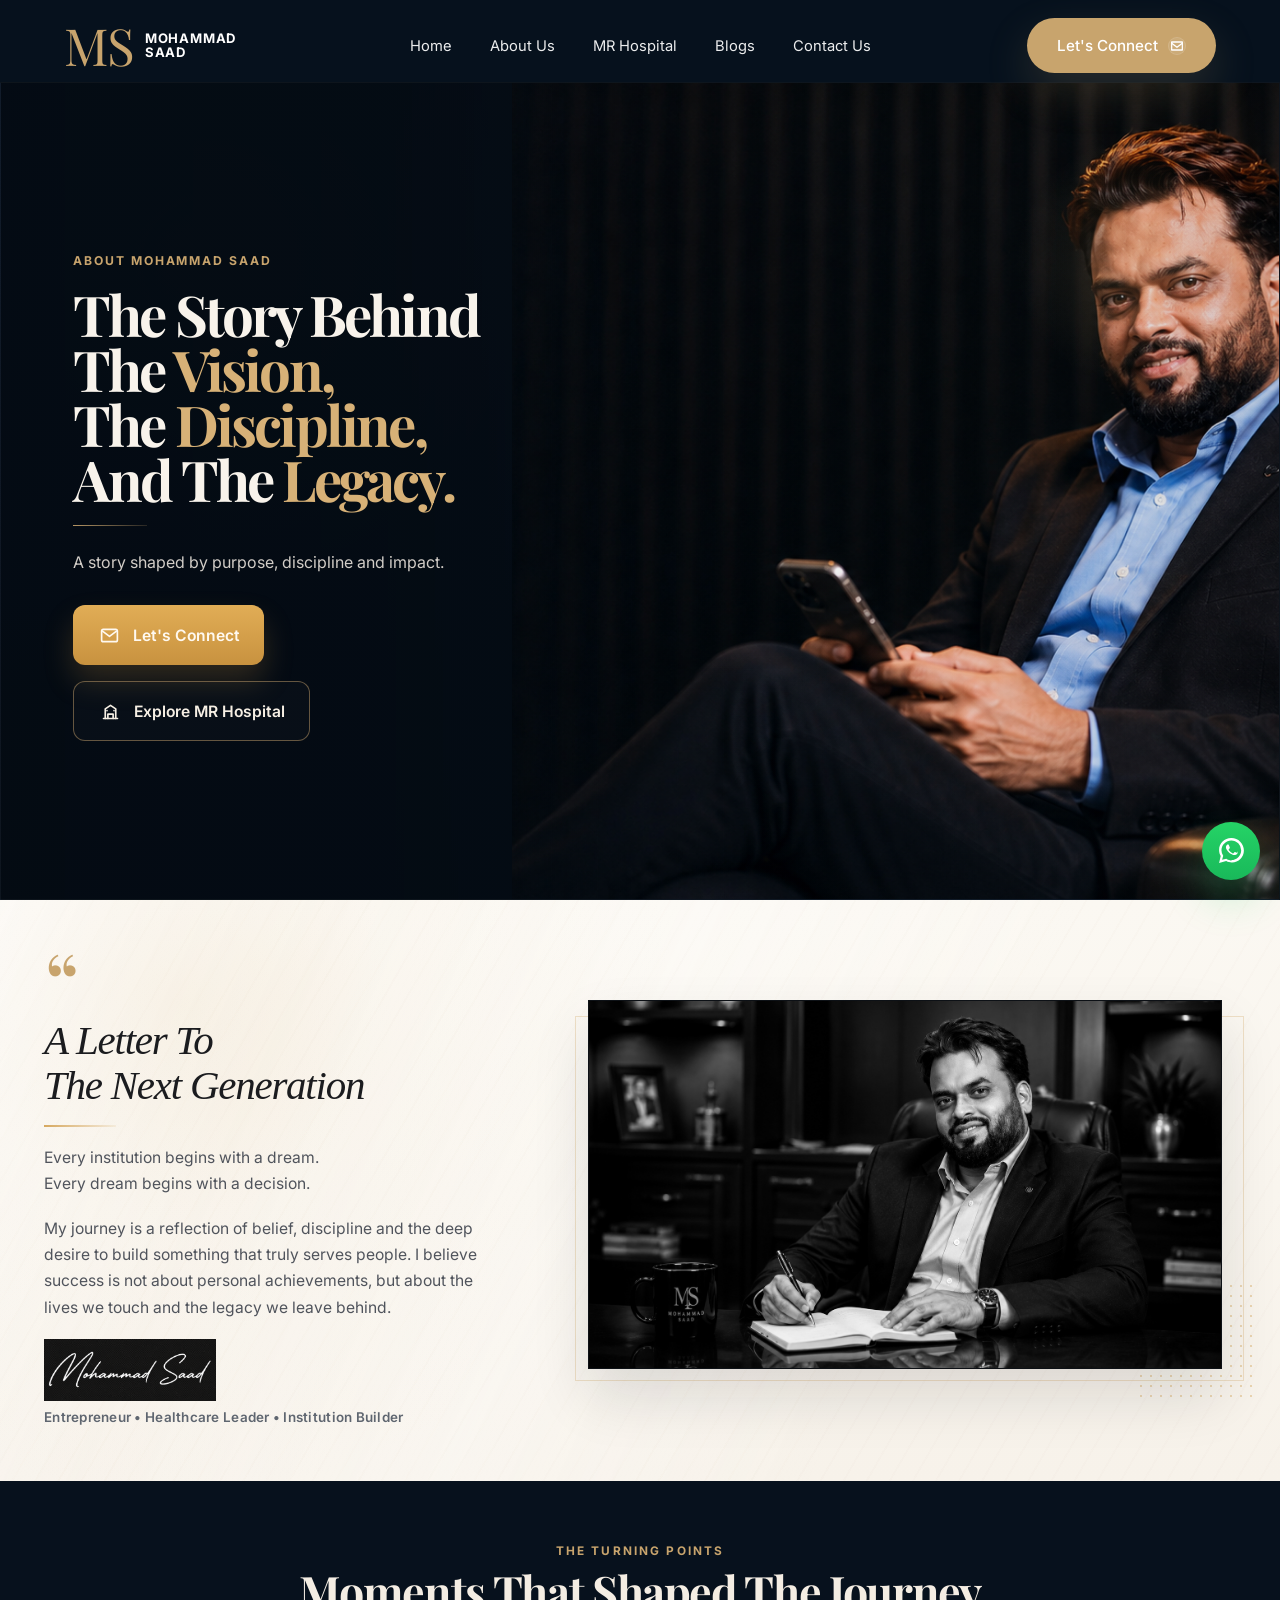
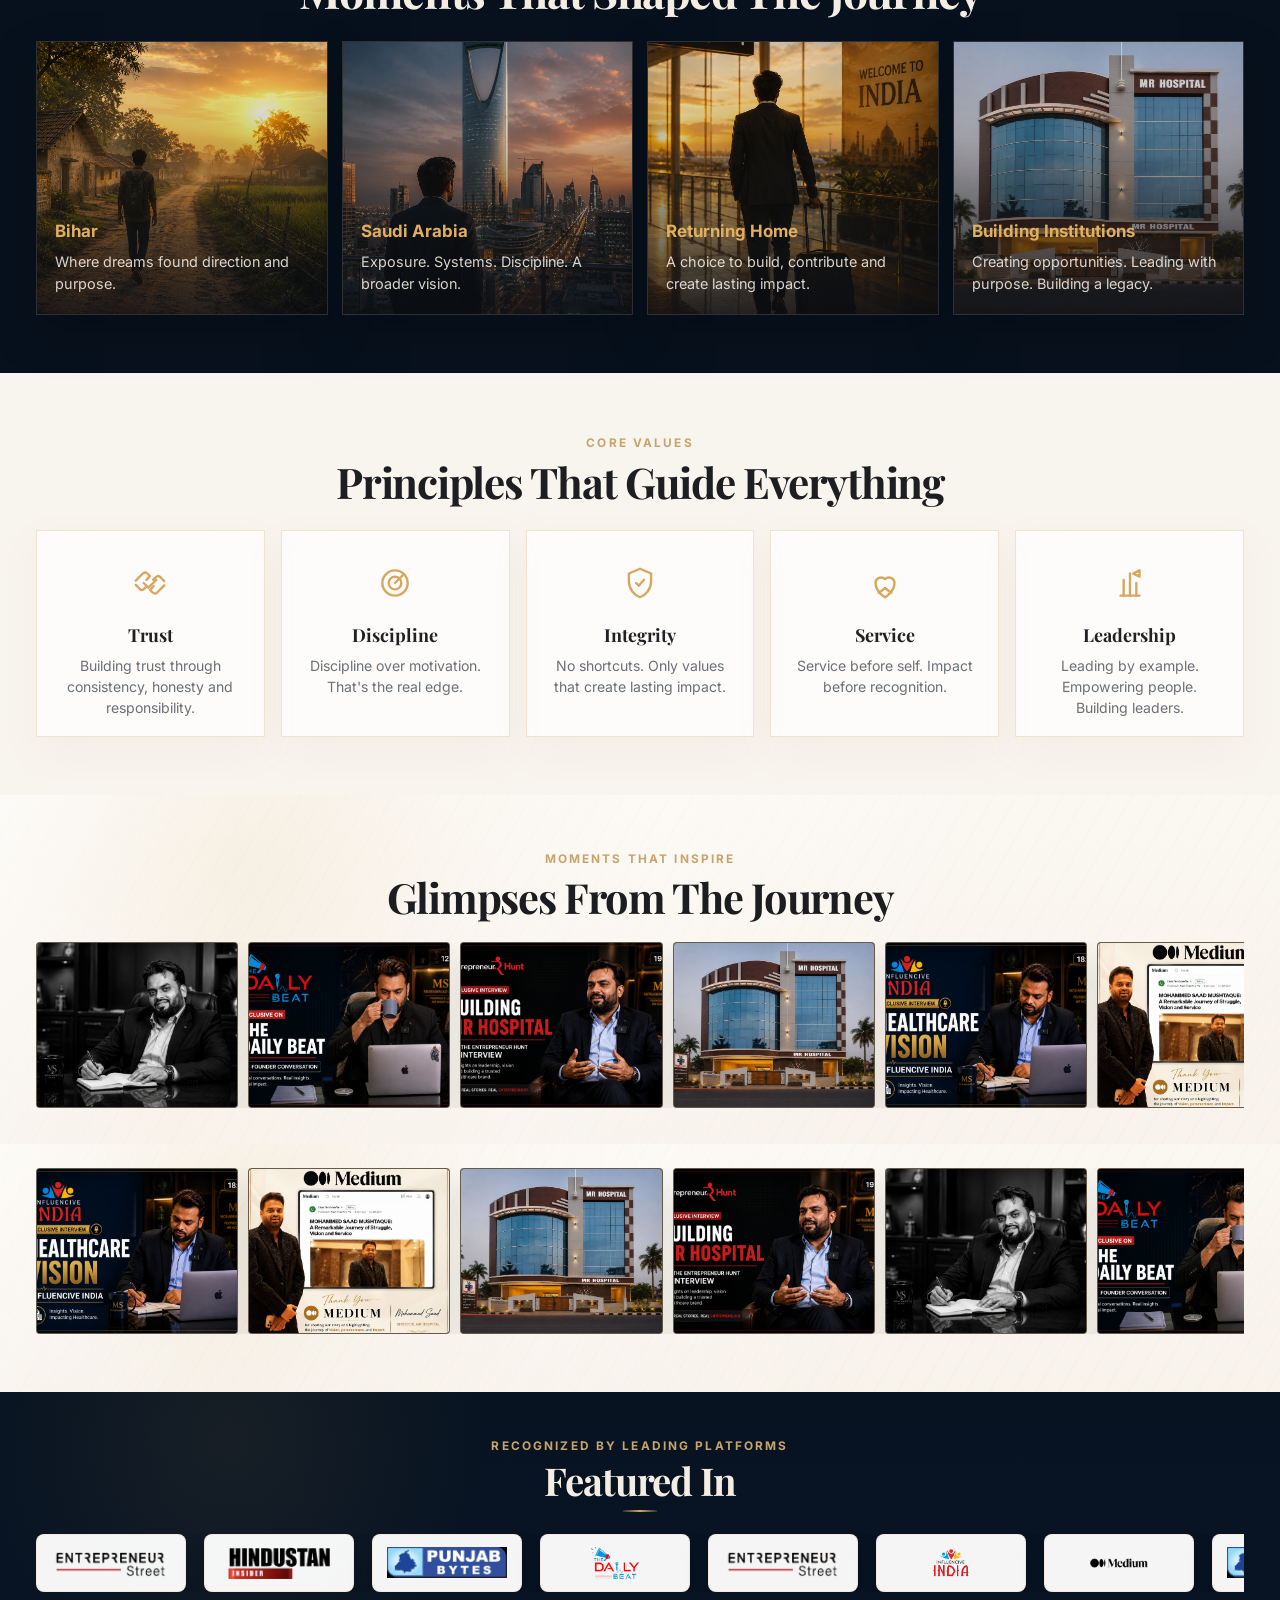
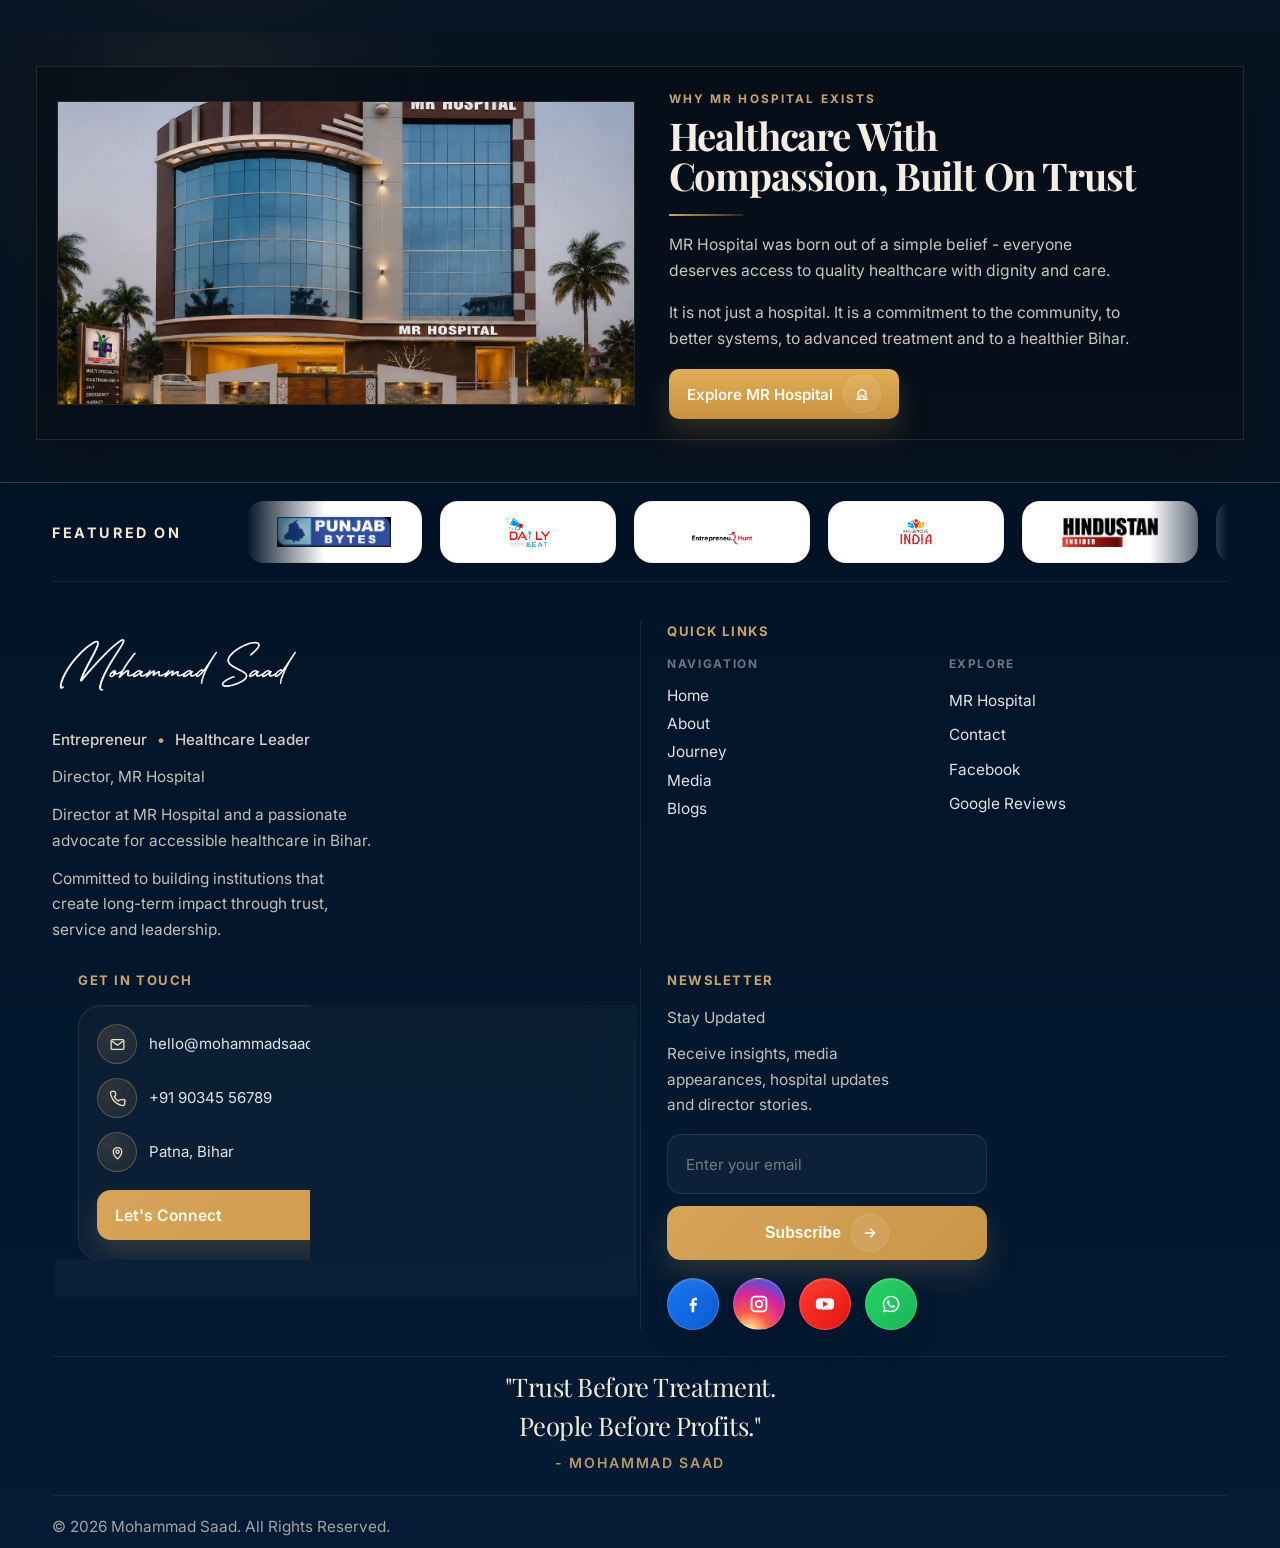
==== commit 3c2663f0: "All page done" ====
--- a/about-us.html
+++ b/about-us.html
@@ -15,6 +15,7 @@
   <meta property="og:url" content="about-us.html">
   <meta name="twitter:card" content="summary_large_image">
   <meta name="twitter:image" content="images/mohammad-saad.png">
+  <link rel="icon" type="image/svg+xml" href="favicon.svg">
   <link rel="preconnect" href="https://fonts.googleapis.com">
   <link rel="preconnect" href="https://fonts.gstatic.com" crossorigin>
   <link href="https://fonts.googleapis.com/css2?family=Inter:wght@300;400;500;600&family=Playfair+Display:wght@500;600;700&display=swap" rel="stylesheet">
@@ -59,65 +60,125 @@
   </script>
 </head>
 <body>
-  <header class="topbar">
-    <div class="topbar-shell">
-      <a href="index.html" class="brand">
-        <div class="brand-mark">MS</div>
-        <div class="brand-copy">
+  <header id="navbar">
+    <div class="nav-shell">
+      <a href="index.html" class="logo">
+        <div class="logo-icon">MS</div>
+        <div class="logo-text">
           <span>MOHAMMAD</span>
           <span>SAAD</span>
         </div>
       </a>
-      <nav class="topnav">
+
+      <nav class="nav-links">
         <a href="index.html">Home</a>
         <a href="about-us.html">About Us</a>
         <a href="mr-hospital.html">MR Hospital</a>
         <a href="blogs.html">Blogs</a>
         <a href="contact-us.html">Contact Us</a>
       </nav>
-      <a href="contact-us.html" class="topcta">Let's Connect <span>&rarr;</span></a>
+
+      <a href="contact-us.html" class="cta-btn">
+        Let's Connect
+        <span class="btn-icon-svg" aria-hidden="true">
+          <svg viewBox="0 0 24 24"><path d="M4 6h16v12H4z"></path><path d="m4 8 8 6 8-6"></path></svg>
+        </span>
+      </a>
+
+      <button type="button" class="nav-toggle" id="navToggle" aria-label="Open navigation menu" aria-expanded="false" aria-controls="mobileNavPanel">
+        <span class="nav-toggle-line"></span>
+        <span class="nav-toggle-line"></span>
+        <span class="nav-toggle-line"></span>
+      </button>
+
+      <div class="mobile-nav-panel" id="mobileNavPanel">
+        <nav class="mobile-nav-links" aria-label="Mobile navigation">
+          <a href="index.html">Home</a>
+          <a href="about-us.html">About Us</a>
+          <a href="mr-hospital.html">MR Hospital</a>
+          <a href="blogs.html">Blogs</a>
+          <a href="contact-us.html">Contact Us</a>
+        </nav>
+
+        <a href="contact-us.html" class="cta-btn mobile-nav-cta">
+          Let's Connect
+          <span class="btn-icon-svg" aria-hidden="true">
+            <svg viewBox="0 0 24 24"><path d="M4 6h16v12H4z"></path><path d="m4 8 8 6 8-6"></path></svg>
+          </span>
+        </a>
+
+        <div class="mobile-nav-socials" aria-label="Social links">
+          <a href="https://www.instagram.com/mohammedsaadmushtaque/?hl=hi" target="_blank" rel="noopener noreferrer" class="mobile-nav-social" aria-label="Instagram">
+            <svg viewBox="0 0 24 24"><path d="M7 2h10a5 5 0 0 1 5 5v10a5 5 0 0 1-5 5H7a5 5 0 0 1-5-5V7a5 5 0 0 1 5-5Zm0 2.2A2.8 2.8 0 0 0 4.2 7v10A2.8 2.8 0 0 0 7 19.8h10a2.8 2.8 0 0 0 2.8-2.8V7A2.8 2.8 0 0 0 17 4.2H7Zm10.4 1.6a1.2 1.2 0 1 1 0 2.4 1.2 1.2 0 0 1 0-2.4ZM12 7a5 5 0 1 1 0 10 5 5 0 0 1 0-10Zm0 2.2A2.8 2.8 0 1 0 12 14.8 2.8 2.8 0 0 0 12 9.2Z"></path></svg>
+          </a>
+          <a href="https://www.facebook.com/mohammedsaad.mushtaque/photos" target="_blank" rel="noopener noreferrer" class="mobile-nav-social" aria-label="Facebook">
+            <svg viewBox="0 0 24 24"><path d="M13.5 22v-8h2.7l.4-3.1h-3.1V8.9c0-.9.2-1.5 1.5-1.5h1.7V4.6c-.3 0-1.3-.1-2.4-.1-2.4 0-4 1.5-4 4.2v2.3H8V14h2.3v8h3.2Z"></path></svg>
+          </a>
+          <a href="https://wa.me/917033582072" target="_blank" rel="noopener noreferrer" class="mobile-nav-social" aria-label="WhatsApp">
+            <svg viewBox="0 0 24 24"><path d="M12.04 2C6.55 2 2.09 6.45 2.09 11.94c0 1.76.46 3.48 1.33 5l-1.42 5.18 5.31-1.39a9.9 9.9 0 0 0 4.73 1.2h.01c5.49 0 9.95-4.46 9.95-9.95A9.9 9.9 0 0 0 12.04 2Zm0 18.2a8.2 8.2 0 0 1-4.18-1.15l-.3-.17-3.15.83.84-3.07-.2-.31a8.18 8.18 0 0 1-1.26-4.39 8.26 8.26 0 1 1 8.25 8.26Zm4.53-6.18c-.25-.13-1.48-.73-1.71-.81-.23-.08-.39-.13-.56.13-.17.25-.64.81-.79.97-.15.17-.29.19-.54.06-.25-.12-1.03-.38-1.96-1.23-.72-.64-1.21-1.43-1.35-1.68-.14-.25-.01-.38.11-.5.11-.11.25-.29.37-.43.13-.15.17-.25.25-.42.08-.17.04-.31-.02-.44-.06-.13-.56-1.35-.76-1.85-.2-.48-.4-.41-.56-.42h-.47a.9.9 0 0 0-.64.29c-.22.25-.85.83-.85 2.03s.87 2.36.99 2.52c.13.17 1.7 2.59 4.11 3.63.57.25 1.01.4 1.36.51.57.18 1.08.15 1.49.09.46-.07 1.48-.61 1.69-1.2.21-.58.21-1.08.15-1.19-.07-.11-.23-.17-.48-.29Z"></path></svg>
+          </a>
+          <a href="https://youtu.be/l47Slc5p5Ic?si=eqpcfg0H_92l4YL1" target="_blank" rel="noopener noreferrer" class="mobile-nav-social" aria-label="YouTube">
+            <svg viewBox="0 0 24 24"><path d="M23 12.1s0-3-0.4-4.3a3 3 0 0 0-2.1-2.1C19.2 5.2 12 5.2 12 5.2s-7.2 0-8.5.5A3 3 0 0 0 1.4 7.8C1 9.1 1 12 1 12s0 3 .4 4.3a3 3 0 0 0 2.1 2.1c1.3.5 8.5.5 8.5.5s7.2 0 8.5-.5a3 3 0 0 0 2.1-2.1c.4-1.3.4-4.2.4-4.2ZM9.7 15.7V8.3l6.2 3.7-6.2 3.7Z"></path></svg>
+          </a>
+        </div>
+      </div>
     </div>
   </header>
 
   <main>
-    <section class="hero-band about-hero-premium">
-      <div class="page-shell about-hero-shell">
-        <div class="about-hero-card">
-          <img src="images/mohammad-saad-real-fixed.jpg" alt="Mohammad Saad portrait" class="about-hero-backdrop">
-          <div class="about-hero-copy">
+    <section class="contact-hero-premium">
+      <div class="contact-hero-shell">
+        <div class="contact-hero-card">
+          <div class="contact-hero-copy about-hero-copy">
             <span class="eyebrow">About Mohammad Saad</span>
-            <h1 class="hero-title">
-              The Story Behind<br>
-              The <span class="accent-text">Vision,</span><br>
-              The <span class="accent-text">Discipline,</span><br>
-              And The <span class="accent-text">Legacy.</span>
+            <h1 class="contact-hero-title">
+              <span>The Story Behind</span>
+              <span>The <span class="accent-text">Vision,</span></span>
+              <span>The <span class="accent-text">Discipline,</span></span>
+              <span>And The <span class="accent-text">Legacy.</span></span>
             </h1>
-            <p class="hero-copy">
-              A journey of dreams, learning, challenges and an unwavering commitment to create meaningful impact for society.
-            </p>
-            <span class="hero-divider" aria-hidden="true"></span>
-          </div>
-
-          <div class="about-hero-visual">
-            <div class="about-hero-glow" aria-hidden="true"></div>
-          </div>
-        </div>
-      </div>
-    </section>
-
-    <section class="section-light">
-      <div class="page-shell grid-two">
-        <div class="card">
-          <h2 class="section-title">Mohammad Saad Story</h2>
-          <p class="section-copy">The journey began in Bihar with a strong understanding of local realities, family values and the need for dependable institutions. Professional exposure in Saudi Arabia introduced structure, systems and operational discipline. Returning home transformed that learning into a deeper mission: build, serve and create long-term value where it matters most.</p>
-          <p class="section-copy">That mission evolved into entrepreneurship and eventually into MR Hospital Patna, where healthcare is treated not only as a service but as a trust-led institution for families who need timely, compassionate and accessible care.</p>
-        </div>
-        <div class="card">
-          <h2 class="section-title">Mission, Vision and Values</h2>
-          <div class="list">
-            <div class="list-item"><strong>Mission:</strong> Build trusted healthcare systems and meaningful institutions that improve lives in Bihar.</div>
-            <div class="list-item"><strong>Vision:</strong> Expand access to dependable, patient-first and modern healthcare in Patna and beyond.</div>
-            <div class="list-item"><strong>Values:</strong> Trust before treatment, people before profits, impact over recognition and discipline over motivation.</div>
+            <div class="hero-divider" aria-hidden="true"></div>
+            <p class="contact-hero-description">A story shaped by purpose, discipline and impact.</p>
+            <div class="contact-hero-actions">
+              <a href="contact-us.html" class="contact-hero-btn contact-hero-btn-primary">
+                <span class="contact-hero-btn-icon" aria-hidden="true">
+                  <svg viewBox="0 0 24 24"><rect x="3" y="5" width="18" height="14" rx="2"></rect><path d="m4 7 8 6 8-6"></path></svg>
+                </span>
+                <span>Let's Connect</span>
+              </a>
+              <a href="mr-hospital.html" class="contact-hero-btn contact-hero-btn-secondary">
+                <span class="contact-hero-btn-icon" aria-hidden="true">
+                  <svg viewBox="0 0 24 24"><path d="M4 20h16"></path><path d="M6 20V9l6-4 6 4v11"></path><path d="M9 20v-5h6v5"></path><path d="M8 11h.01"></path><path d="M16 11h.01"></path></svg>
+                </span>
+                <span>Explore MR Hospital</span>
+              </a>
+            </div>
+          </div>
+
+          <div class="contact-hero-visual" aria-hidden="true">
+            <img src="images/contact-hero-saad-premium.png" alt="Mohammad Saad seated portrait" class="contact-hero-image">
+          </div>
+        </div>
+      </div>
+    </section>
+
+    <section class="about-letter-section">
+      <div class="page-shell about-letter-shell">
+        <div class="about-letter-copy">
+          <div class="about-letter-quote-mark" aria-hidden="true">“</div>
+          <h2 class="about-letter-title">A Letter To<br>The Next Generation</h2>
+          <div class="about-letter-divider" aria-hidden="true"></div>
+          <p class="about-letter-text">Every institution begins with a dream.<br>Every dream begins with a decision.</p>
+          <p class="about-letter-text">My journey is a reflection of belief, discipline and the deep desire to build something that truly serves people. I believe success is not about personal achievements, but about the lives we touch and the legacy we leave behind.</p>
+          <img src="images/footer-signature.png" alt="Mohammad Saad signature" class="about-letter-signature">
+          <p class="about-letter-role">Entrepreneur • Healthcare Leader • Institution Builder</p>
+        </div>
+
+        <div class="about-letter-visual-wrap">
+          <div class="about-letter-frame"></div>
+          <div class="about-letter-dots about-letter-dots-bottom" aria-hidden="true"></div>
+          <div class="about-letter-visual">
+            <img src="images/about-letter-new.png" alt="Mohammad Saad writing at a desk" class="about-letter-image">
           </div>
         </div>
       </div>
@@ -125,28 +186,46 @@
 
     <section class="section-dark">
       <div class="page-shell">
-        <span class="eyebrow">Timeline</span>
-        <h2 class="section-title">A journey shaped by learning, return and responsibility.</h2>
-        <div class="timeline-list">
-          <article class="timeline-item">
-            <div class="timeline-year">Phase 01</div>
-            <h3 class="timeline-title">Bihar Roots</h3>
-            <p class="timeline-copy">The foundation was built in Bihar with a close understanding of community needs, healthcare gaps and the power of local trust.</p>
-          </article>
-          <article class="timeline-item">
-            <div class="timeline-year">Phase 02</div>
-            <h3 class="timeline-title">Saudi Arabia Experience</h3>
-            <p class="timeline-copy">International exposure added process discipline, systems thinking and operational clarity that later informed institutional decisions back home.</p>
-          </article>
-          <article class="timeline-item">
-            <div class="timeline-year">Phase 03</div>
-            <h3 class="timeline-title">Returning Home</h3>
-            <p class="timeline-copy">The decision to return was driven by purpose: to build impact in Bihar rather than limit success to personal advancement.</p>
-          </article>
-          <article class="timeline-item">
-            <div class="timeline-year">Phase 04</div>
-            <h3 class="timeline-title">Entrepreneurship and MR Hospital</h3>
-            <p class="timeline-copy">Entrepreneurship became the vehicle for solving local problems, leading to the growth of MR Hospital Patna as a healthcare institution.</p>
+        <div class="turning-points-head">
+          <span class="eyebrow">The Turning Points</span>
+          <h2 class="section-title">Moments That Shaped The Journey</h2>
+        </div>
+
+        <div class="turning-points-grid">
+          <article class="turning-point-card">
+            <img src="images/journey-roots.png" alt="Bihar roots" class="turning-point-image">
+            <div class="turning-point-overlay"></div>
+            <div class="turning-point-copy">
+              <h3>Bihar</h3>
+              <p>Where dreams found direction and purpose.</p>
+            </div>
+          </article>
+
+          <article class="turning-point-card">
+            <img src="images/journey-learning.png" alt="Saudi Arabia skyline" class="turning-point-image">
+            <div class="turning-point-overlay"></div>
+            <div class="turning-point-copy">
+              <h3>Saudi Arabia</h3>
+              <p>Exposure. Systems. Discipline. A broader vision.</p>
+            </div>
+          </article>
+
+          <article class="turning-point-card">
+            <img src="images/journey-decision.png" alt="Returning home journey" class="turning-point-image">
+            <div class="turning-point-overlay"></div>
+            <div class="turning-point-copy">
+              <h3>Returning Home</h3>
+              <p>A choice to build, contribute and create lasting impact.</p>
+            </div>
+          </article>
+
+          <article class="turning-point-card">
+            <img src="images/mr-hospital-static-clean.png" alt="MR Hospital building" class="turning-point-image">
+            <div class="turning-point-overlay"></div>
+            <div class="turning-point-copy">
+              <h3>Building Institutions</h3>
+              <p>Creating opportunities. Leading with purpose. Building a legacy.</p>
+            </div>
           </article>
         </div>
       </div>
@@ -154,70 +233,396 @@
 
     <section class="section-light">
       <div class="page-shell">
-        <h2 class="section-title">Leadership Philosophy</h2>
-        <div class="feature-grid">
-          <article class="feature-card">
-            <h3>Service before image</h3>
-            <p>Real authority is built when public perception is supported by visible service quality, not only by communication.</p>
-          </article>
-          <article class="feature-card">
-            <h3>Systems over shortcuts</h3>
-            <p>Strong teams and durable institutions grow through process, accountability and disciplined decision-making.</p>
-          </article>
-          <article class="feature-card">
-            <h3>Local impact first</h3>
-            <p>Growth becomes meaningful when it improves healthcare confidence, opportunity and social trust in the region.</p>
-          </article>
-        </div>
-      </div>
-    </section>
-
-    <section class="section-dark">
+        <div class="core-values-head">
+          <span class="eyebrow">Core Values</span>
+          <h2 class="section-title">Principles That Guide Everything</h2>
+        </div>
+
+        <div class="core-values-grid">
+          <article class="core-value-card">
+            <span class="core-value-icon" aria-hidden="true">
+              <svg viewBox="0 0 24 24"><path d="m8 12 3 3 5-5"></path><path d="M3 10.5 7.5 6a2 2 0 0 1 2.8 0L12 7.7 9.7 10"></path><path d="m21 13.5-4.5 4.5a2 2 0 0 1-2.8 0L12 16.3l2.3-2.3"></path><path d="m14 10 1.7-1.7a2 2 0 0 1 2.8 0L21 10.8"></path><path d="m3 13.2 2.5 2.5a2 2 0 0 0 2.8 0L10 14"></path></svg>
+            </span>
+            <h3>Trust</h3>
+            <p>Building trust through consistency, honesty and responsibility.</p>
+          </article>
+
+          <article class="core-value-card">
+            <span class="core-value-icon" aria-hidden="true">
+              <svg viewBox="0 0 24 24"><circle cx="12" cy="12" r="8"></circle><circle cx="12" cy="12" r="4"></circle><path d="M12 12 17 7"></path></svg>
+            </span>
+            <h3>Discipline</h3>
+            <p>Discipline over motivation. That's the real edge.</p>
+          </article>
+
+          <article class="core-value-card">
+            <span class="core-value-icon" aria-hidden="true">
+              <svg viewBox="0 0 24 24"><path d="M12 3 5 6v5c0 5 3.4 8.7 7 10 3.6-1.3 7-5 7-10V6l-7-3Z"></path><path d="m9.5 12 1.7 1.7 3.3-3.7"></path></svg>
+            </span>
+            <h3>Integrity</h3>
+            <p>No shortcuts. Only values that create lasting impact.</p>
+          </article>
+
+          <article class="core-value-card">
+            <span class="core-value-icon" aria-hidden="true">
+              <svg viewBox="0 0 24 24"><path d="M12 21s-6-3.6-6-9a3.5 3.5 0 0 1 6-2.4A3.5 3.5 0 0 1 18 12c0 5.4-6 9-6 9Z"></path><path d="M8 18c1.2-.4 2.4-1.3 4-2.9 1.6 1.6 2.8 2.5 4 2.9"></path></svg>
+            </span>
+            <h3>Service</h3>
+            <p>Service before self. Impact before recognition.</p>
+          </article>
+
+          <article class="core-value-card">
+            <span class="core-value-icon" aria-hidden="true">
+              <svg viewBox="0 0 24 24"><path d="M8 20V10"></path><path d="M12 20V6"></path><path d="M16 20v-8"></path><path d="M6 20h12"></path><path d="m14 6 4-2v4l-4-2Z"></path></svg>
+            </span>
+            <h3>Leadership</h3>
+            <p>Leading by example. Empowering people. Building leaders.</p>
+          </article>
+        </div>
+      </div>
+    </section>
+
+    <section class="journey-glimpses-section">
       <div class="page-shell">
-        <span class="eyebrow">Media Coverage</span>
-        <h2 class="section-title">Public visibility backed by a clear healthcare narrative.</h2>
-        <div class="blog-grid">
-          <article class="blog-card">
-            <h3>Regional media mentions</h3>
-            <p>Coverage focused on healthcare leadership, institution building and local impact in Patna and Bihar.</p>
-          </article>
-          <article class="blog-card">
-            <h3>Leadership and entrepreneurship interviews</h3>
-            <p>Conversations around disciplined growth, returning home to build, and patient-first healthcare services.</p>
-          </article>
-          <article class="blog-card">
-            <h3>Hospital and community trust stories</h3>
-            <p>Public narratives that strengthen brand authority for Mohammad Saad and MR Hospital across digital search.</p>
-          </article>
-        </div>
-      </div>
-    </section>
-
-    <section class="section-light">
+        <div class="journey-glimpses-head">
+          <span class="eyebrow">Moments That Inspire</span>
+          <h2 class="section-title">Glimpses From The Journey</h2>
+        </div>
+
+        <div class="journey-glimpses-viewport">
+          <div class="journey-glimpses-track">
+            <article class="journey-glimpse-card">
+              <img src="images/about-letter-new.png" alt="Mohammad Saad writing at a desk" class="journey-glimpse-image">
+            </article>
+            <article class="journey-glimpse-card">
+              <img src="images/media-daily-beat-feature.png" alt="Podcast style speaking moment" class="journey-glimpse-image">
+            </article>
+            <article class="journey-glimpse-card">
+              <img src="images/media-entrepreneur-hunt-feature.png" alt="Professional handshake and event moment" class="journey-glimpse-image">
+            </article>
+            <article class="journey-glimpse-card">
+              <img src="images/mr-hospital-static-clean.png" alt="MR Hospital team and building" class="journey-glimpse-image">
+            </article>
+            <article class="journey-glimpse-card">
+              <img src="images/media-influencive-india-feature.png" alt="Interview conversation moment" class="journey-glimpse-image">
+            </article>
+            <article class="journey-glimpse-card">
+              <img src="images/social-medium-poster.jpg" alt="Studio and proposal style feature image" class="journey-glimpse-image">
+            </article>
+
+            <article class="journey-glimpse-card" aria-hidden="true">
+              <img src="images/about-letter-new.png" alt="" class="journey-glimpse-image">
+            </article>
+            <article class="journey-glimpse-card" aria-hidden="true">
+              <img src="images/media-daily-beat-feature.png" alt="" class="journey-glimpse-image">
+            </article>
+            <article class="journey-glimpse-card" aria-hidden="true">
+              <img src="images/media-entrepreneur-hunt-feature.png" alt="" class="journey-glimpse-image">
+            </article>
+            <article class="journey-glimpse-card" aria-hidden="true">
+              <img src="images/mr-hospital-static-clean.png" alt="" class="journey-glimpse-image">
+            </article>
+            <article class="journey-glimpse-card" aria-hidden="true">
+              <img src="images/media-influencive-india-feature.png" alt="" class="journey-glimpse-image">
+            </article>
+            <article class="journey-glimpse-card" aria-hidden="true">
+              <img src="images/social-medium-poster.jpg" alt="" class="journey-glimpse-image">
+            </article>
+          </div>
+        </div>
+      </div>
+    </section>
+
+    <section class="journey-glimpses-section journey-glimpses-section-secondary">
       <div class="page-shell">
-        <h2 class="section-title">Frequently Asked Questions</h2>
-        <div class="faq-grid">
-          <article class="faq-card">
-            <h3>Who is Mohammad Saad?</h3>
-            <p>Mohammad Saad is an entrepreneur and healthcare leader in Bihar associated with institution building and the vision behind MR Hospital Patna.</p>
-          </article>
-          <article class="faq-card">
-            <h3>What is Mohammad Saad known for?</h3>
-            <p>He is known for leadership in healthcare, entrepreneurship, local impact and building trusted public-facing institutions in Patna and Bihar.</p>
-          </article>
-        </div>
-      </div>
-    </section>
+        <div class="journey-glimpses-viewport">
+          <div class="journey-glimpses-track journey-glimpses-track-reverse">
+            <article class="journey-glimpse-card">
+              <img src="images/media-influencive-india-feature.png" alt="Interview conversation moment" class="journey-glimpse-image">
+            </article>
+            <article class="journey-glimpse-card">
+              <img src="images/social-medium-poster.jpg" alt="Studio and proposal style feature image" class="journey-glimpse-image">
+            </article>
+            <article class="journey-glimpse-card">
+              <img src="images/mr-hospital-static-clean.png" alt="MR Hospital team and building" class="journey-glimpse-image">
+            </article>
+            <article class="journey-glimpse-card">
+              <img src="images/media-entrepreneur-hunt-feature.png" alt="Professional handshake and event moment" class="journey-glimpse-image">
+            </article>
+            <article class="journey-glimpse-card">
+              <img src="images/about-letter-new.png" alt="Mohammad Saad writing at a desk" class="journey-glimpse-image">
+            </article>
+            <article class="journey-glimpse-card">
+              <img src="images/media-daily-beat-feature.png" alt="Podcast style speaking moment" class="journey-glimpse-image">
+            </article>
+
+            <article class="journey-glimpse-card" aria-hidden="true">
+              <img src="images/media-influencive-india-feature.png" alt="" class="journey-glimpse-image">
+            </article>
+            <article class="journey-glimpse-card" aria-hidden="true">
+              <img src="images/social-medium-poster.jpg" alt="" class="journey-glimpse-image">
+            </article>
+            <article class="journey-glimpse-card" aria-hidden="true">
+              <img src="images/mr-hospital-static-clean.png" alt="" class="journey-glimpse-image">
+            </article>
+            <article class="journey-glimpse-card" aria-hidden="true">
+              <img src="images/media-entrepreneur-hunt-feature.png" alt="" class="journey-glimpse-image">
+            </article>
+            <article class="journey-glimpse-card" aria-hidden="true">
+              <img src="images/about-letter-new.png" alt="" class="journey-glimpse-image">
+            </article>
+            <article class="journey-glimpse-card" aria-hidden="true">
+              <img src="images/media-daily-beat-feature.png" alt="" class="journey-glimpse-image">
+            </article>
+          </div>
+        </div>
+      </div>
+    </section>
+
+    <section class="featured-platforms-section">
+      <div class="page-shell">
+        <div class="featured-platforms-head">
+          <span class="eyebrow">Recognized By Leading Platforms</span>
+          <h2 class="section-title">Featured In</h2>
+          <div class="featured-platforms-divider" aria-hidden="true"></div>
+        </div>
+
+        <div class="featured-platforms-viewport">
+          <div class="featured-platforms-track">
+            <a href="https://entrepreneurhunt.com/mohammed-saad-mushtaques-inspiring-journey-from-humble-beginnings-to-healthcare-leadership" target="_blank" rel="noopener noreferrer" class="featured-platform-card" aria-label="Open Entrepreneur Hunt article">
+              <img src="images/entrepreneur-logo-ff-3-removebg-preview.png" alt="Entrepreneur Hunt">
+            </a>
+            <a href="https://hindustaninsider.in/2026/06/09/mohammed-saad-mushtaque-a-remarkable-journey-of-struggle-vision-and-service/" target="_blank" rel="noopener noreferrer" class="featured-platform-card" aria-label="Open Hindustan Insider article">
+              <img src="images/cropped-HI-1-removebg-preview.png" alt="Hindustan Insider">
+            </a>
+            <a href="https://english.punjabbytes.com/mohammed-saad-mushtaques-inspiring-journey-from-humble-beginnings-to-healthcare-leadership" target="_blank" rel="noopener noreferrer" class="featured-platform-card" aria-label="Open Punjab Bytes article">
+              <img src="images/logo-punjab-bytes-removebg-preview.png" alt="Punjab Bytes">
+            </a>
+            <a href="https://thedailybeat.in/mohammed-saad-mushtaques-inspiring-journey-from-humble-beginnings-to-healthcare-leadership-7832" target="_blank" rel="noopener noreferrer" class="featured-platform-card" aria-label="Open The Daily Beat article">
+              <img src="images/images__1_-removebg-preview.png" alt="The Daily Beat">
+            </a>
+            <a href="https://entrepreneurhunt.com/mohammed-saad-mushtaques-inspiring-journey-from-humble-beginnings-to-healthcare-leadership" target="_blank" rel="noopener noreferrer" class="featured-platform-card" aria-label="Open Entrepreneur Hunt article">
+              <img src="images/entrepreneur-logo-ff-3-removebg-preview.png" alt="Entrepreneur Hunt">
+            </a>
+            <a href="https://influenciveindia.in/mohammed-saad-mushtaques-inspiring-journey-from-humble-beginnings-to-healthcare-leadership" target="_blank" rel="noopener noreferrer" class="featured-platform-card" aria-label="Open Influencive India article">
+              <img src="images/images__2_-removebg-preview.png" alt="Influencive India">
+            </a>
+            <a href="https://medium.com/@usedtiresnearme/mohammed-saad-mushtaque-a-remarkable-journey-of-struggle-vision-and-service-b4f1472b79d1" target="_blank" rel="noopener noreferrer" class="featured-platform-card" aria-label="Open Medium article">
+              <img src="images/images__3_-removebg-preview.png" alt="Medium">
+            </a>
+            <a href="https://english.punjabbytes.com/mohammed-saad-mushtaques-inspiring-journey-from-humble-beginnings-to-healthcare-leadership" target="_blank" rel="noopener noreferrer" class="featured-platform-card" aria-label="Open Punjab Bytes article">
+              <img src="images/logo-punjab-bytes-removebg-preview.png" alt="Punjab Bytes">
+            </a>
+
+            <a href="https://entrepreneurhunt.com/mohammed-saad-mushtaques-inspiring-journey-from-humble-beginnings-to-healthcare-leadership" target="_blank" rel="noopener noreferrer" class="featured-platform-card" aria-label="Open Entrepreneur Hunt article" aria-hidden="true">
+              <img src="images/entrepreneur-logo-ff-3-removebg-preview.png" alt="">
+            </a>
+            <a href="https://hindustaninsider.in/2026/06/09/mohammed-saad-mushtaque-a-remarkable-journey-of-struggle-vision-and-service/" target="_blank" rel="noopener noreferrer" class="featured-platform-card" aria-label="Open Hindustan Insider article" aria-hidden="true">
+              <img src="images/cropped-HI-1-removebg-preview.png" alt="">
+            </a>
+            <a href="https://english.punjabbytes.com/mohammed-saad-mushtaques-inspiring-journey-from-humble-beginnings-to-healthcare-leadership" target="_blank" rel="noopener noreferrer" class="featured-platform-card" aria-label="Open Punjab Bytes article" aria-hidden="true">
+              <img src="images/logo-punjab-bytes-removebg-preview.png" alt="">
+            </a>
+            <a href="https://thedailybeat.in/mohammed-saad-mushtaques-inspiring-journey-from-humble-beginnings-to-healthcare-leadership-7832" target="_blank" rel="noopener noreferrer" class="featured-platform-card" aria-label="Open The Daily Beat article" aria-hidden="true">
+              <img src="images/images__1_-removebg-preview.png" alt="">
+            </a>
+            <a href="https://entrepreneurhunt.com/mohammed-saad-mushtaques-inspiring-journey-from-humble-beginnings-to-healthcare-leadership" target="_blank" rel="noopener noreferrer" class="featured-platform-card" aria-label="Open Entrepreneur Hunt article" aria-hidden="true">
+              <img src="images/entrepreneur-logo-ff-3-removebg-preview.png" alt="">
+            </a>
+            <a href="https://influenciveindia.in/mohammed-saad-mushtaques-inspiring-journey-from-humble-beginnings-to-healthcare-leadership" target="_blank" rel="noopener noreferrer" class="featured-platform-card" aria-label="Open Influencive India article" aria-hidden="true">
+              <img src="images/images__2_-removebg-preview.png" alt="">
+            </a>
+            <a href="https://medium.com/@usedtiresnearme/mohammed-saad-mushtaque-a-remarkable-journey-of-struggle-vision-and-service-b4f1472b79d1" target="_blank" rel="noopener noreferrer" class="featured-platform-card" aria-label="Open Medium article" aria-hidden="true">
+              <img src="images/images__3_-removebg-preview.png" alt="">
+            </a>
+            <a href="https://english.punjabbytes.com/mohammed-saad-mushtaques-inspiring-journey-from-humble-beginnings-to-healthcare-leadership" target="_blank" rel="noopener noreferrer" class="featured-platform-card" aria-label="Open Punjab Bytes article" aria-hidden="true">
+              <img src="images/logo-punjab-bytes-removebg-preview.png" alt="">
+            </a>
+          </div>
+        </div>
+      </div>
+    </section>
+
+    <section class="mrh-purpose-section">
+      <div class="page-shell">
+        <div class="mrh-purpose-card">
+          <div class="mrh-purpose-visual">
+            <img src="images/mr-hospital-static-clean.png" alt="MR Hospital exterior at night" class="mrh-purpose-image">
+          </div>
+
+          <div class="mrh-purpose-copy">
+            <span class="eyebrow">Why MR Hospital Exists</span>
+            <h2 class="section-title">Healthcare With Compassion, Built On Trust</h2>
+            <div class="mrh-purpose-divider" aria-hidden="true"></div>
+            <p class="section-copy light">MR Hospital was born out of a simple belief - everyone deserves access to quality healthcare with dignity and care.</p>
+            <p class="section-copy light">It is not just a hospital. It is a commitment to the community, to better systems, to advanced treatment and to a healthier Bihar.</p>
+            <a href="mr-hospital.html" class="mrh-purpose-cta">
+              <span>Explore MR Hospital</span>
+              <span class="btn-icon-svg" aria-hidden="true"><svg viewBox="0 0 24 24"><path d="M4 20h16"></path><path d="M6 20V9l6-4 6 4v11"></path><path d="M9 20v-5h6v5"></path><path d="M8 11h.01"></path><path d="M16 11h.01"></path></svg></span>
+            </a>
+          </div>
+        </div>
+      </div>
+    </section>
+
   </main>
 
   <a href="https://wa.me/917033582072" class="whatsapp-float" aria-label="Chat on WhatsApp" target="_blank" rel="noopener noreferrer">
     <svg viewBox="0 0 24 24"><path d="M20.5 3.5A11.2 11.2 0 0 0 12.1.1C6 .1 1 5 1 11.1c0 2 .5 3.9 1.5 5.5L1 23l6.6-1.7c1.6.9 3.4 1.3 5.2 1.3h.1c6.1 0 11-4.9 11-11 0-2.9-1.1-5.6-3.4-8.1Zm-7.7 17.2c-1.7 0-3.4-.5-4.8-1.4l-.3-.2-3.9 1 1-3.8-.2-.3a9 9 0 0 1-1.4-4.7c0-5 4.1-9.1 9.1-9.1 2.4 0 4.7.9 6.4 2.7a9 9 0 0 1 2.7 6.4c0 5-4.1 9.1-9 9.1Zm5-6.8c-.3-.1-1.8-.9-2-.9-.3-.1-.4-.1-.6.1l-.9 1c-.2.2-.3.2-.6.1-1.5-.7-2.8-1.7-3.9-3.2-.2-.2 0-.4.1-.5l.7-.8c.1-.2.2-.3.3-.5.1-.2 0-.4 0-.5 0-.1-.6-1.6-.9-2.2-.2-.5-.5-.4-.6-.4h-.5c-.2 0-.5.1-.7.3-.2.3-.9.9-.9 2.1s.9 2.4 1 2.5c.1.2 1.8 2.9 4.4 4 .6.3 1.1.5 1.5.6.6.2 1.2.2 1.7.1.5-.1 1.8-.7 2-1.4.3-.7.3-1.3.2-1.4-.1-.2-.3-.2-.6-.4Z"></path></svg>
   </a>
 
-  <footer class="footer-simple">
-    <div class="page-shell">
-      <p>&copy; 2024 Mohammad Saad. All rights reserved.</p>
+  <section id="contact" class="page-section footer-section">
+    <div class="section-shell">
+      <div class="footer-recognition" aria-label="Featured publications">
+        <span class="footer-recognition-title">Featured On</span>
+        <div class="footer-recognition-marquee">
+          <div class="footer-recognition-track">
+            <a href="https://english.punjabbytes.com/mohammed-saad-mushtaques-inspiring-journey-from-humble-beginnings-to-healthcare-leadership" target="_blank" rel="noopener noreferrer" class="footer-recognition-chip" aria-label="Open Punjab Bytes article"><img src="images/logo-punjab-bytes-removebg-preview.png" alt="Punjab Bytes"></a>
+            <a href="https://thedailybeat.in/mohammed-saad-mushtaques-inspiring-journey-from-humble-beginnings-to-healthcare-leadership-7832" target="_blank" rel="noopener noreferrer" class="footer-recognition-chip" aria-label="Open The Daily Beat article"><img src="images/images__1_-removebg-preview.png" alt="The Daily Beat"></a>
+            <a href="https://entrepreneurhunt.com/mohammed-saad-mushtaques-inspiring-journey-from-humble-beginnings-to-healthcare-leadership" target="_blank" rel="noopener noreferrer" class="footer-recognition-chip" aria-label="Open Entrepreneur Hunt article"><img src="images/rs_w_388_h_194_cg_true_m-removebg-preview.png" alt="Entrepreneur Hunt"></a>
+            <a href="https://influenciveindia.in/mohammed-saad-mushtaques-inspiring-journey-from-humble-beginnings-to-healthcare-leadership" target="_blank" rel="noopener noreferrer" class="footer-recognition-chip" aria-label="Open Influencive India article"><img src="images/images__2_-removebg-preview.png" alt="Influencive India"></a>
+            <a href="https://hindustaninsider.in/2026/06/09/mohammed-saad-mushtaque-a-remarkable-journey-of-struggle-vision-and-service/" target="_blank" rel="noopener noreferrer" class="footer-recognition-chip" aria-label="Open Hindustan Insider article"><img src="images/cropped-HI-1-removebg-preview.png" alt="Hindustan Insider"></a>
+            <a href="https://medium.com/@usedtiresnearme/mohammed-saad-mushtaque-a-remarkable-journey-of-struggle-vision-and-service-b4f1472b79d1" target="_blank" rel="noopener noreferrer" class="footer-recognition-chip" aria-label="Open Medium article"><img src="images/images__3_-removebg-preview.png" alt="Medium"></a>
+            <a href="https://english.punjabbytes.com/mohammed-saad-mushtaques-inspiring-journey-from-humble-beginnings-to-healthcare-leadership" target="_blank" rel="noopener noreferrer" class="footer-recognition-chip" aria-label="Open Punjab Bytes article"><img src="images/logo-punjab-bytes-removebg-preview.png" alt="Punjab Bytes"></a>
+            <a href="https://thedailybeat.in/mohammed-saad-mushtaques-inspiring-journey-from-humble-beginnings-to-healthcare-leadership-7832" target="_blank" rel="noopener noreferrer" class="footer-recognition-chip" aria-label="Open The Daily Beat article"><img src="images/images__1_-removebg-preview.png" alt="The Daily Beat"></a>
+            <a href="https://entrepreneurhunt.com/mohammed-saad-mushtaques-inspiring-journey-from-humble-beginnings-to-healthcare-leadership" target="_blank" rel="noopener noreferrer" class="footer-recognition-chip" aria-label="Open Entrepreneur Hunt article"><img src="images/rs_w_388_h_194_cg_true_m-removebg-preview.png" alt="Entrepreneur Hunt"></a>
+            <a href="https://influenciveindia.in/mohammed-saad-mushtaques-inspiring-journey-from-humble-beginnings-to-healthcare-leadership" target="_blank" rel="noopener noreferrer" class="footer-recognition-chip" aria-label="Open Influencive India article"><img src="images/images__2_-removebg-preview.png" alt="Influencive India"></a>
+            <a href="https://hindustaninsider.in/2026/06/09/mohammed-saad-mushtaque-a-remarkable-journey-of-struggle-vision-and-service/" target="_blank" rel="noopener noreferrer" class="footer-recognition-chip" aria-label="Open Hindustan Insider article"><img src="images/cropped-HI-1-removebg-preview.png" alt="Hindustan Insider"></a>
+            <a href="https://medium.com/@usedtiresnearme/mohammed-saad-mushtaque-a-remarkable-journey-of-struggle-vision-and-service-b4f1472b79d1" target="_blank" rel="noopener noreferrer" class="footer-recognition-chip" aria-label="Open Medium article"><img src="images/images__3_-removebg-preview.png" alt="Medium"></a>
+          </div>
+        </div>
+      </div>
+
+      <div class="footer-panel">
+        <div class="footer-column">
+          <img src="images/footer-signature-removebg-preview.png" alt="Mohammad Saad signature" class="footer-signature">
+          <div class="footer-roleline">
+            <span>Entrepreneur</span>
+            <span>Healthcare Leader</span>
+          </div>
+          <p class="footer-copy">Director, MR Hospital</p>
+          <p class="footer-copy" style="margin-top: 12px;">Director at MR Hospital and a passionate advocate for accessible healthcare in Bihar.</p>
+          <p class="footer-copy" style="margin-top: 12px;">Committed to building institutions that create long-term impact through trust, service and leadership.</p>
+        </div>
+
+        <div class="footer-column">
+          <span class="footer-title">Quick Links</span>
+          <div class="footer-links-grid">
+            <div class="footer-links-group">
+              <span class="footer-links-label">Navigation</span>
+              <a href="index.html#home" class="footer-link">Home</a>
+              <a href="about-us.html" class="footer-link">About</a>
+              <a href="index.html#journey" class="footer-link">Journey</a>
+              <a href="index.html#media" class="footer-link">Media</a>
+              <a href="blogs.html" class="footer-link">Blogs</a>
+            </div>
+            <div class="footer-links-group">
+              <span class="footer-links-label">Explore</span>
+              <a href="mr-hospital.html" class="footer-link">MR Hospital</a>
+              <a href="contact-us.html" class="footer-link">Contact</a>
+              <a href="https://www.facebook.com/mohammedsaad.mushtaque/photos" class="footer-link" target="_blank" rel="noopener noreferrer">Facebook</a>
+              <a href="https://share.google/RPJ2BRIVNF1WRFFO1" class="footer-link" target="_blank" rel="noopener noreferrer">Google Reviews</a>
+            </div>
+          </div>
+        </div>
+
+        <div class="footer-column">
+          <span class="footer-title">Get In Touch</span>
+          <div class="footer-contact-card">
+            <div class="footer-contact-list">
+              <a href="mailto:hello@mohammadsaad.com" class="footer-contact-item">
+                <span class="footer-contact-icon" aria-hidden="true"><svg viewBox="0 0 24 24"><rect x="3" y="5" width="18" height="14" rx="2"></rect><path d="m4 7 8 6 8-6"></path></svg></span>
+                <span>hello@mohammadsaad.com</span>
+              </a>
+              <a href="tel:+919034556789" class="footer-contact-item">
+                <span class="footer-contact-icon" aria-hidden="true"><svg viewBox="0 0 24 24"><path d="M22 16.92v3a2 2 0 0 1-2.18 2 19.8 19.8 0 0 1-8.63-3.07 19.52 19.52 0 0 1-6-6A19.8 19.8 0 0 1 2.12 4.18 2 2 0 0 1 4.11 2h3a2 2 0 0 1 2 1.72l.34 2.68a2 2 0 0 1-.57 1.72l-1.4 1.4a16 16 0 0 0 6 6l1.4-1.4a2 2 0 0 1 1.72-.57l2.68.34A2 2 0 0 1 22 16.92Z"></path></svg></span>
+                <span>+91 90345 56789</span>
+              </a>
+              <a href="https://share.google/RPJ2BRIVNF1WRFFO1" target="_blank" rel="noopener noreferrer" class="footer-contact-item">
+                <span class="footer-contact-icon" aria-hidden="true"><svg viewBox="0 0 24 24"><path d="M12 21s-6-5.2-6-10a6 6 0 1 1 12 0c0 4.8-6 10-6 10Z"></path><circle cx="12" cy="11" r="2.3"></circle></svg></span>
+                <span>Patna, Bihar</span>
+              </a>
+            </div>
+
+            <a href="contact-us.html" class="footer-cta">
+              <span>Let's Connect</span>
+              <span class="btn-icon-svg" aria-hidden="true"><svg viewBox="0 0 24 24"><path d="M4 6h16v12H4z"></path><path d="m4 8 8 6 8-6"></path></svg></span>
+            </a>
+          </div>
+        </div>
+
+        <div class="footer-column">
+          <span class="footer-title">Newsletter</span>
+          <p class="footer-news-copy">Stay Updated</p>
+          <p class="footer-news-copy" style="margin-top: -6px;">Receive insights, media appearances, hospital updates and director stories.</p>
+
+          <div class="footer-newsletter">
+            <input type="email" placeholder="Enter your email" aria-label="Enter your email">
+            <button type="button" class="footer-submit" aria-label="Subscribe">
+              <span>Subscribe</span>
+              <span class="btn-icon-svg" aria-hidden="true"><svg viewBox="0 0 24 24"><path d="M5 12h14"></path><path d="m13 6 6 6-6 6"></path></svg></span>
+            </button>
+          </div>
+
+          <div class="footer-socials" aria-label="Social links">
+            <a href="https://www.facebook.com/mohammedsaad.mushtaque/photos" target="_blank" rel="noopener noreferrer" class="footer-social facebook" aria-label="Facebook"><svg viewBox="0 0 24 24"><path d="M13.5 22v-8h2.7l.4-3.1h-3.1V8.9c0-.9.2-1.5 1.5-1.5h1.7V4.6c-.3 0-1.3-.1-2.4-.1-2.4 0-4 1.5-4 4.2v2.3H8V14h2.3v8h3.2Z"></path></svg></a>
+            <a href="https://www.instagram.com/mohammedsaadmushtaque/?hl=hi" target="_blank" rel="noopener noreferrer" class="footer-social instagram" aria-label="Instagram"><svg viewBox="0 0 24 24"><path d="M7 2h10a5 5 0 0 1 5 5v10a5 5 0 0 1-5 5H7a5 5 0 0 1-5-5V7a5 5 0 0 1 5-5Zm0 2.2A2.8 2.8 0 0 0 4.2 7v10A2.8 2.8 0 0 0 7 19.8h10a2.8 2.8 0 0 0 2.8-2.8V7A2.8 2.8 0 0 0 17 4.2H7Zm10.4 1.6a1.2 1.2 0 1 1 0 2.4 1.2 1.2 0 0 1 0-2.4ZM12 7a5 5 0 1 1 0 10 5 5 0 0 1 0-10Zm0 2.2A2.8 2.8 0 1 0 12 14.8 2.8 2.8 0 0 0 12 9.2Z"></path></svg></a>
+            <a href="https://youtu.be/l47Slc5p5Ic?si=eqpcfg0H_92l4YL1" target="_blank" rel="noopener noreferrer" class="footer-social youtube" aria-label="YouTube"><svg viewBox="0 0 24 24"><path d="M23 12.1s0-3-0.4-4.3a3 3 0 0 0-2.1-2.1C19.2 5.2 12 5.2 12 5.2s-7.2 0-8.5.5A3 3 0 0 0 1.4 7.8C1 9.1 1 12 1 12s0 3 .4 4.3a3 3 0 0 0 2.1 2.1c1.3.5 8.5.5 8.5.5s7.2 0 8.5-.5a3 3 0 0 0 2.1-2.1c.4-1.3.4-4.2.4-4.2ZM9.7 15.7V8.3l6.2 3.7-6.2 3.7Z"></path></svg></a>
+            <a href="https://wa.me/917033582072" target="_blank" rel="noopener noreferrer" class="footer-social whatsapp" aria-label="WhatsApp"><svg viewBox="0 0 24 24"><path d="M12.04 2C6.55 2 2.09 6.45 2.09 11.94c0 1.76.46 3.48 1.33 5l-1.42 5.18 5.31-1.39a9.9 9.9 0 0 0 4.73 1.2h.01c5.49 0 9.95-4.46 9.95-9.95A9.9 9.9 0 0 0 12.04 2Zm0 18.2a8.2 8.2 0 0 1-4.18-1.15l-.3-.17-3.15.83.84-3.07-.2-.31a8.18 8.18 0 0 1-1.26-4.39 8.26 8.26 0 1 1 8.25 8.26Zm4.53-6.18c-.25-.13-1.48-.73-1.71-.81-.23-.08-.39-.13-.56.13-.17.25-.64.81-.79.97-.15.17-.29.19-.54.06-.25-.12-1.03-.38-1.96-1.23-.72-.64-1.21-1.43-1.35-1.68-.14-.25-.01-.38.11-.5.11-.11.25-.29.37-.43.13-.15.17-.25.25-.42.08-.17.04-.31-.02-.44-.06-.13-.56-1.35-.76-1.85-.2-.48-.4-.41-.56-.42h-.47a.9.9 0 0 0-.64.29c-.22.25-.85.83-.85 2.03s.87 2.36.99 2.52c.13.17 1.7 2.59 4.11 3.63.57.25 1.01.4 1.36.51.57.18 1.08.15 1.49.09.46-.07 1.48-.61 1.69-1.2.21-.58.21-1.08.15-1.19-.07-.11-.23-.17-.48-.29Z"></path></svg></a>
+          </div>
+        </div>
+      </div>
+
+      <div class="footer-quote">
+        <p class="footer-quote-text">"Trust Before Treatment.<br>People Before Profits."</p>
+        <div class="footer-quote-author">- Mohammad Saad</div>
+      </div>
+
+      <div class="footer-bottom">
+        <p class="footer-note">© 2026 Mohammad Saad. All Rights Reserved.</p>
+      </div>
     </div>
-  </footer>
+  </section>
+  <script>
+    const navbar = document.getElementById("navbar");
+    const body = document.body;
+    const navToggle = document.getElementById("navToggle");
+    const mobileNavLinks = document.querySelectorAll(".mobile-nav-links a, .mobile-nav-cta");
+
+    function syncNavbarState() {
+      if (!navbar) return;
+      if (window.scrollY > 50) {
+        navbar.classList.add("scrolled");
+      } else {
+        navbar.classList.remove("scrolled");
+      }
+    }
+
+    function closeMobileMenu() {
+      if (!navbar) return;
+      navbar.classList.remove("menu-open");
+      body.classList.remove("menu-open");
+      if (navToggle) {
+        navToggle.setAttribute("aria-expanded", "false");
+        navToggle.setAttribute("aria-label", "Open navigation menu");
+      }
+    }
+
+    if (navToggle && navbar) {
+      navToggle.addEventListener("click", () => {
+        const isOpen = navbar.classList.toggle("menu-open");
+        body.classList.toggle("menu-open", isOpen);
+        navToggle.setAttribute("aria-expanded", String(isOpen));
+        navToggle.setAttribute("aria-label", isOpen ? "Close navigation menu" : "Open navigation menu");
+      });
+    }
+
+    mobileNavLinks.forEach((link) => link.addEventListener("click", closeMobileMenu));
+    window.addEventListener("scroll", syncNavbarState);
+    window.addEventListener("resize", () => {
+      if (window.innerWidth > 820) closeMobileMenu();
+    });
+    syncNavbarState();
+  </script>
 </body>
 </html>
--- a/inner-pages.css
+++ b/inner-pages.css
@@ -26,6 +26,18 @@
   color: var(--text);
 }
 
+.sr-only {
+  position: absolute;
+  width: 1px;
+  height: 1px;
+  padding: 0;
+  margin: -1px;
+  overflow: hidden;
+  clip: rect(0, 0, 0, 0);
+  white-space: nowrap;
+  border: 0;
+}
+
 a {
   color: inherit;
   text-decoration: none;
@@ -34,6 +46,158 @@
 img {
   display: block;
   max-width: 100%;
+}
+
+.menu-open {
+  overflow: hidden;
+}
+
+#navbar {
+  position: fixed;
+  top: 0;
+  left: 0;
+  width: 100%;
+  z-index: 100;
+  padding: 18px 0;
+  transition: background 0.35s ease, backdrop-filter 0.35s ease, border-color 0.35s ease, padding 0.35s ease;
+}
+
+#navbar.scrolled {
+  background: rgba(5, 10, 20, 0.72);
+  backdrop-filter: blur(18px);
+  border-bottom: 1px solid rgba(255, 255, 255, 0.08);
+  padding: 12px 0;
+}
+
+.nav-shell {
+  width: min(1480px, calc(100% - 72px));
+  margin: 0 auto;
+  padding: 0 28px;
+  display: grid;
+  grid-template-columns: 1fr auto 1fr;
+  align-items: center;
+  gap: 24px;
+}
+
+.logo {
+  display: inline-flex;
+  align-items: center;
+  gap: 12px;
+  justify-self: start;
+}
+
+.logo-icon {
+  font-family: 'Playfair Display', serif;
+  font-size: 3.2rem;
+  line-height: 0.9;
+  color: var(--accent);
+  letter-spacing: -0.04em;
+}
+
+.logo-text {
+  display: flex;
+  flex-direction: column;
+  gap: 1px;
+}
+
+.logo-text span {
+  font-size: 0.82rem;
+  line-height: 1;
+  font-weight: 700;
+  letter-spacing: 0.06em;
+}
+
+.nav-links {
+  display: flex;
+  align-items: center;
+  justify-content: center;
+  gap: 38px;
+}
+
+.nav-links a {
+  position: relative;
+  font-size: 0.92rem;
+  font-weight: 400;
+  color: rgba(255, 255, 255, 0.92);
+  transition: color 0.3s ease;
+}
+
+.nav-links a::after {
+  content: "";
+  position: absolute;
+  left: 0;
+  bottom: -9px;
+  width: 0;
+  height: 1px;
+  background: var(--accent);
+  transition: width 0.3s ease;
+}
+
+.nav-links a:hover {
+  color: var(--accent);
+}
+
+.nav-links a:hover::after {
+  width: 100%;
+}
+
+.cta-btn {
+  justify-self: end;
+  display: inline-flex;
+  align-items: center;
+  gap: 10px;
+  padding: 18px 30px;
+  border-radius: 999px;
+  background: var(--accent);
+  color: #fff;
+  font-size: 0.95rem;
+  font-weight: 500;
+  box-shadow: 0 18px 45px rgba(200, 164, 109, 0.18);
+  transition: transform 0.3s ease, box-shadow 0.3s ease, background 0.3s ease;
+}
+
+.cta-btn:hover {
+  transform: translateY(-2px);
+  background: var(--accent-strong);
+  box-shadow: 0 20px 48px rgba(200, 164, 109, 0.3);
+}
+
+.cta-btn .btn-icon-svg {
+  width: 18px;
+  height: 18px;
+  min-width: 18px;
+}
+
+.cta-btn .btn-icon-svg svg {
+  width: 18px;
+  height: 18px;
+}
+
+.nav-toggle {
+  display: none;
+  width: 48px;
+  height: 48px;
+  border: 1px solid rgba(255, 255, 255, 0.14);
+  border-radius: 14px;
+  background: rgba(255, 255, 255, 0.04);
+  align-items: center;
+  justify-content: center;
+  gap: 5px;
+  padding: 0;
+  cursor: pointer;
+}
+
+.nav-toggle-line {
+  display: block;
+  width: 18px;
+  height: 2px;
+  border-radius: 999px;
+  background: #fff;
+  transition: transform 0.3s ease, opacity 0.3s ease;
+}
+
+.mobile-nav-panel {
+  display: none;
 }
 
 .topbar {
@@ -290,7 +454,7 @@
   display: flex;
   align-items: stretch;
   background:
-    linear-gradient(180deg, rgba(4, 11, 20, 0.98) 0%, rgba(5, 13, 24, 0.98) 100%);
+    linear-gradient(180deg, rgba(3, 10, 18, 1) 0%, rgba(4, 11, 20, 1) 100%);
 }
 
 .about-hero-shell {
@@ -308,10 +472,12 @@
   border-radius: 0;
   overflow: hidden;
   display: grid;
-  grid-template-columns: minmax(360px, 0.82fr) minmax(560px, 1.18fr);
+  grid-template-columns: minmax(420px, 0.9fr) minmax(620px, 1.1fr);
   align-items: stretch;
-  background: #050d17;
-  border: 1px solid rgba(255, 255, 255, 0.03);
+  background:
+    radial-gradient(circle at 14% 24%, rgba(201, 152, 73, 0.08) 0%, rgba(201, 152, 73, 0) 24%),
+    linear-gradient(180deg, #040b14 0%, #08111b 100%);
+  border: 1px solid rgba(255, 255, 255, 0.02);
   box-shadow: none;
 }
 
@@ -322,8 +488,9 @@
   width: 100%;
   height: 100%;
   object-fit: cover;
-  object-position: 58% 18%;
-  filter: saturate(0.92) brightness(0.72) contrast(1.04);
+  object-position: center center;
+  opacity: 0;
+  pointer-events: none;
 }
 
 .about-hero-card::before {
@@ -332,31 +499,35 @@
   inset: 0;
   z-index: 1;
   background:
-    linear-gradient(90deg, rgba(3, 10, 18, 0.96) 0%, rgba(4, 11, 19, 0.95) 24%, rgba(4, 11, 19, 0.78) 40%, rgba(4, 11, 19, 0.34) 58%, rgba(4, 11, 19, 0.08) 74%, rgba(4, 11, 19, 0.02) 100%),
-    radial-gradient(circle at 16% 24%, rgba(200, 164, 109, 0.05) 0%, transparent 24%);
+    linear-gradient(90deg, rgba(3, 10, 18, 0.98) 0%, rgba(3, 10, 18, 0.96) 27%, rgba(3, 10, 18, 0.84) 42%, rgba(3, 10, 18, 0.46) 56%, rgba(3, 10, 18, 0.14) 72%, rgba(3, 10, 18, 0.03) 100%),
+    linear-gradient(180deg, rgba(255, 255, 255, 0.02) 0%, rgba(255, 255, 255, 0) 18%),
+    radial-gradient(circle at 16% 24%, rgba(200, 164, 109, 0.06) 0%, transparent 26%);
 }
 
 .about-hero-copy {
   position: relative;
   z-index: 3;
-  padding: 54px 28px 34px 58px;
+  padding: 124px 32px 42px 88px;
   display: flex;
   flex-direction: column;
   justify-content: center;
-  max-width: 470px;
+  max-width: 520px;
 }
 
 .about-hero-copy .eyebrow {
   color: var(--accent);
   letter-spacing: 0.16em;
+  font-size: 0.76rem;
+  font-weight: 700;
 }
 
 .about-hero-premium .hero-title {
-  margin-top: 16px;
-  font-size: clamp(3.1rem, 4.1vw, 4.85rem);
-  line-height: 0.98;
-  letter-spacing: -0.04em;
-  max-width: 470px;
+  margin-top: 18px;
+  font-size: clamp(3.2rem, 4.3vw, 5rem);
+  line-height: 0.95;
+  letter-spacing: -0.045em;
+  max-width: 520px;
+  color: #f7f0e7;
 }
 
 .accent-text {
@@ -364,18 +535,28 @@
 }
 
 .about-hero-premium .hero-copy {
-  margin-top: 22px;
-  max-width: 340px;
-  color: rgba(244, 238, 229, 0.78);
-  font-size: 0.98rem;
-  line-height: 1.62;
+  margin-top: 18px;
+  max-width: 350px;
+  color: rgba(244, 238, 229, 0.72);
+  font-size: 0.96rem;
+  line-height: 1.58;
 }
 
 .hero-divider {
-  width: 68px;
+  width: 74px;
   height: 1px;
-  margin-top: 22px;
+  margin-top: 18px;
   background: linear-gradient(90deg, rgba(200, 164, 109, 0.9), rgba(200, 164, 109, 0.18));
+}
+
+.about-hero-bottom-line {
+  position: absolute;
+  left: 0;
+  right: 0;
+  bottom: 0;
+  z-index: 3;
+  height: 1px;
+  background: rgba(255, 255, 255, 0.78);
 }
 
 .about-hero-visual {
@@ -384,7 +565,7 @@
   display: flex;
   align-items: flex-end;
   justify-content: flex-end;
-  padding: 0;
+  padding: 0 44px 0 0;
   overflow: hidden;
   isolation: isolate;
   background: transparent;
@@ -397,199 +578,552 @@
 .about-hero-glow {
   position: absolute;
   z-index: 1;
-  right: 17%;
-  top: 8%;
-  width: 260px;
-  height: 260px;
+  right: 18%;
+  top: 12%;
+  width: 220px;
+  height: 220px;
   border-radius: 999px;
-  background: radial-gradient(circle, rgba(200, 164, 109, 0.12) 0%, rgba(200, 164, 109, 0.02) 42%, transparent 72%);
-  filter: blur(20px);
+  background: radial-gradient(circle, rgba(200, 164, 109, 0.1) 0%, rgba(200, 164, 109, 0.015) 42%, transparent 72%);
+  filter: blur(22px);
+}
+
+.about-hero-portrait {
+  position: relative;
+  z-index: 2;
+  width: min(42vw, 700px);
+  max-width: 100%;
+  height: calc(100% - 30px);
+  object-fit: contain;
+  object-position: right bottom;
+  filter: saturate(0.88) brightness(0.7) contrast(1.02);
+  transform: translateY(10px);
 }
 
 .about-hero-image {
   display: none;
 }
 
-.hospital-hero-premium {
+.mr-hospital-page #navbar {
+  background: transparent;
+  border-bottom: 0;
+}
+
+.mr-hospital-page #navbar.scrolled {
+  background: rgba(5, 10, 20, 0.76);
+  border-bottom: 1px solid rgba(255, 255, 255, 0.08);
+}
+
+.mr-hospital-page .nav-shell {
+  width: min(1680px, calc(100% - 48px));
+  grid-template-columns: auto 1fr auto;
+  gap: 28px;
+}
+
+.mrh-nav-brand {
+  gap: 10px;
+}
+
+.mrh-nav-brand .logo-icon {
+  font-size: 3rem;
+  color: var(--accent);
+}
+
+.mrh-nav-brand .logo-text {
+  gap: 0;
+}
+
+.mrh-nav-brand .logo-text span {
+  font-size: 0.86rem;
+  letter-spacing: 0.04em;
+}
+
+.mr-hospital-page .nav-links {
+  gap: 34px;
+}
+
+.mr-hospital-page .nav-links a {
+  font-size: 0.9rem;
+}
+
+.mrh-nav-cta {
+  padding: 14px 22px;
+  border: 1px solid rgba(200, 164, 109, 0.6);
+  background: rgba(6, 18, 30, 0.38);
+  color: #f7f1e8;
+  box-shadow: none;
+}
+
+.mrh-nav-cta:hover {
+  background: rgba(15, 29, 45, 0.78);
+  box-shadow: 0 14px 30px rgba(0, 0, 0, 0.12);
+}
+
+.mrh-hero {
   padding: 0;
-  background: #06111d;
-}
-
-.hospital-hero-shell {
-  width: min(1920px, 100%);
-  padding: 0;
-}
-
-.hospital-hero-card {
+  background:
+    linear-gradient(90deg, rgba(3, 10, 18, 0.96) 0%, rgba(3, 10, 18, 0.92) 21%, rgba(3, 10, 18, 0.58) 34%, rgba(3, 10, 18, 0.18) 46%, rgba(3, 10, 18, 0.02) 58%, rgba(3, 10, 18, 0) 70%),
+    radial-gradient(circle at 72% 12%, rgba(132, 170, 233, 0.16) 0%, rgba(132, 170, 233, 0) 28%),
+    url("images/mr-hospital-hero-final-bg.png") center center / cover no-repeat;
+}
+
+.mrh-hero-shell {
   position: relative;
-  min-height: 520px;
-  height: min(calc(100vh - 82px), 620px);
-  max-height: 620px;
-  display: grid;
-  grid-template-columns: minmax(430px, 0.78fr) minmax(700px, 1.22fr);
+  width: min(1680px, calc(100% - 48px));
+  min-height: 100vh;
+  min-height: 100svh;
+  margin: 0 auto;
+  padding: 118px 28px 26px;
+  display: flex;
+  align-items: center;
   overflow: hidden;
-  background:
-    linear-gradient(90deg, #030b14 0%, #040d18 34%, rgba(4, 11, 19, 0.94) 43%, rgba(4, 11, 19, 0.5) 51%, rgba(4, 11, 19, 0.08) 62%, rgba(4, 11, 19, 0.02) 74%, rgba(4, 11, 19, 0.02) 100%),
-    radial-gradient(circle at 16% 20%, rgba(200, 164, 109, 0.08) 0%, transparent 24%),
-    linear-gradient(180deg, #071321 0%, #040c16 100%);
-  border: 1px solid rgba(255, 255, 255, 0.04);
-}
-
-.hospital-hero-card::before {
+}
+
+.mrh-hero-shell::before {
   content: "";
   position: absolute;
-  inset: 0 auto 0 0;
-  z-index: 1;
-  width: 48%;
+  inset: 0;
   background:
-    radial-gradient(circle at 96% 50%, rgba(200, 164, 109, 0.08), transparent 32%),
-    repeating-linear-gradient(100deg, rgba(255, 255, 255, 0.025) 0 1px, transparent 1px 4px);
-  opacity: 0.24;
+    radial-gradient(circle at 77% 14%, rgba(112, 154, 224, 0.12) 0%, rgba(112, 154, 224, 0) 24%),
+    linear-gradient(180deg, rgba(4, 10, 18, 0.06) 0%, rgba(4, 10, 18, 0.1) 100%);
   pointer-events: none;
 }
 
-.hospital-hero-copy {
+.mrh-hero-copy {
   position: relative;
-  z-index: 3;
+  z-index: 2;
   display: flex;
   flex-direction: column;
   justify-content: center;
-  max-width: 470px;
-  padding: 40px 24px 34px 62px;
-}
-
-.hospital-hero-title {
-  margin-top: 14px;
-  color: #f8f3eb;
+  max-width: 520px;
+  padding: 0 0 64px;
+}
+
+.mrh-hero-eyebrow {
+  color: var(--accent);
+  font-size: 0.82rem;
+  font-weight: 700;
+  letter-spacing: 0.14em;
+}
+
+.mrh-hero-title {
+  margin-top: 18px;
+  color: #f7f1e8;
   font-family: 'Playfair Display', serif;
-  font-size: clamp(3rem, 4.25vw, 4.7rem);
-  line-height: 0.92;
+  font-size: clamp(3.45rem, 4.35vw, 4.55rem);
+  line-height: 0.9;
   letter-spacing: -0.05em;
 }
 
-.hospital-hero-line {
+.mrh-hero-title span {
   display: block;
 }
 
-.hospital-hero-line + .hospital-hero-line {
-  margin-top: 0.015em;
-}
-
-.hospital-hero-amp {
-  color: #f8f3eb;
-}
-
-.hospital-hero-location {
+.mrh-hero-title span + span {
+  margin-top: 0.08em;
+}
+
+.mrh-hero-title .mrh-line-keep {
+  white-space: nowrap;
+}
+
+.mrh-hero-title em {
+  font-style: normal;
+  color: var(--accent);
+}
+
+.mrh-hero-location {
   display: inline-flex;
   align-items: center;
   gap: 10px;
-  margin-top: 24px;
-  color: rgba(244, 238, 229, 0.92);
-  font-size: 0.96rem;
+  margin-top: 28px;
+  color: rgba(248, 243, 235, 0.94);
+  font-size: 0.95rem;
   font-weight: 500;
 }
 
-.hospital-hero-location-icon {
-  width: 18px;
-  height: 18px;
+.mrh-hero-location-icon,
+.mrh-hero-btn-icon {
   display: inline-flex;
   align-items: center;
   justify-content: center;
-  color: var(--accent);
   flex-shrink: 0;
 }
 
-.hospital-hero-location-icon svg {
-  width: 18px;
-  height: 18px;
+.mrh-hero-location-icon svg,
+.mrh-hero-btn-icon svg {
+  width: 19px;
+  height: 19px;
   stroke: currentColor;
   fill: none;
-  stroke-width: 1.9;
+  stroke-width: 1.8;
   stroke-linecap: round;
   stroke-linejoin: round;
 }
 
-.hospital-hero-actions {
+.mrh-hero-actions {
   display: flex;
+  align-items: center;
+  gap: 14px;
   flex-wrap: wrap;
-  gap: 12px;
-  margin-top: 22px;
-}
-
-.hospital-hero-btn {
+  margin-top: 26px;
+}
+
+.mrh-hero-btn {
   display: inline-flex;
   align-items: center;
   justify-content: center;
   gap: 12px;
-  min-height: 50px;
+  min-height: 60px;
+  min-width: 174px;
   padding: 0 22px;
-  border-radius: 10px;
-  font-size: 0.94rem;
+  border-radius: 8px;
+  font-size: 0.95rem;
   font-weight: 600;
-}
-
-.hospital-hero-btn-primary {
-  background: linear-gradient(180deg, #e1ad56 0%, #c8923f 100%);
-  color: #16120c;
-  box-shadow: 0 16px 30px rgba(200, 146, 63, 0.22);
-}
-
-.hospital-hero-btn-primary .btn-icon-svg {
-  border-color: rgba(23, 16, 7, 0.16);
-  background: rgba(255, 255, 255, 0.24);
-  color: #16120c;
-}
-
-.hospital-hero-btn-secondary {
-  border: 1px solid rgba(200, 164, 109, 0.48);
-  background: rgba(255, 255, 255, 0.03);
-  color: #f6efe4;
-}
-
-.hospital-hero-visual {
-  position: relative;
-  min-height: 100%;
-  overflow: hidden;
-  background:
-    radial-gradient(circle at 72% 18%, rgba(255, 198, 120, 0.05) 0%, transparent 18%),
-    linear-gradient(180deg, rgba(6, 12, 21, 0.04) 0%, rgba(6, 12, 21, 0.24) 100%);
-}
-
-.hospital-hero-visual::before {
-  content: "";
-  position: absolute;
-  inset: 0;
-  z-index: 2;
-  background:
-    linear-gradient(90deg, rgba(5, 12, 20, 0.36) 0%, rgba(5, 12, 20, 0.12) 10%, rgba(5, 12, 20, 0.02) 20%, rgba(5, 12, 20, 0.08) 100%);
-  pointer-events: none;
-}
-
-.hospital-hero-arc {
-  position: absolute;
-  left: -2.4%;
-  top: -18%;
-  z-index: 2;
-  width: 31%;
-  height: 144%;
-  border-radius: 999px;
-  border: 1px solid rgba(200, 164, 109, 0.32);
-  box-shadow: 0 0 34px rgba(200, 164, 109, 0.16);
-  opacity: 0.92;
-}
-
-.hospital-hero-image {
-  position: absolute;
-  inset: 0;
-  width: 100%;
-  height: 100%;
-  object-fit: cover;
-  object-position: center 56%;
-  filter: brightness(0.76) contrast(1.06) saturate(0.96);
+  transition: transform 0.25s ease, box-shadow 0.25s ease, border-color 0.25s ease, background 0.25s ease;
+}
+
+.mrh-hero-btn:hover {
+  transform: translateY(-2px);
+}
+
+.mrh-hero-btn-primary {
+  background: linear-gradient(135deg, #d9ac65 0%, #c89546 100%);
+  color: #0d1724;
+  box-shadow: 0 18px 34px rgba(200, 164, 109, 0.24);
+}
+
+.mrh-hero-btn-primary .mrh-hero-btn-icon {
+  color: #0d1724;
+}
+
+.mrh-hero-btn-secondary {
+  background: rgba(7, 19, 33, 0.44);
+  border: 1px solid rgba(200, 164, 109, 0.6);
+  color: #f6f0e7;
+  box-shadow: inset 0 0 0 1px rgba(255, 255, 255, 0.03);
+}
+
+@media (max-width: 820px) {
+  .mrh-hero-shell,
+  .page-shell {
+    width: calc(100% - 24px);
+    padding-left: 12px;
+    padding-right: 12px;
+  }
+
+  .mrh-hero-shell {
+    min-height: 0;
+    border-radius: 22px;
+    background-position: 62% center;
+  }
+
+  .mrh-hero-copy {
+    max-width: 100%;
+    padding: 34px 18px 22px;
+  }
+
+  .mrh-hero-title {
+    font-size: clamp(2.3rem, 9vw, 3.5rem);
+    line-height: 0.95;
+  }
+
+  .mrh-hero-location {
+    margin-top: 18px;
+    font-size: 0.9rem;
+  }
+
+  .mrh-hero-actions {
+    flex-direction: column;
+    align-items: stretch;
+    gap: 12px;
+    margin-top: 20px;
+  }
+
+  .mrh-hero-btn {
+    width: 100%;
+    min-width: 0;
+    min-height: 54px;
+    padding: 0 18px;
+    justify-content: space-between;
+    font-size: 0.92rem;
+  }
+
+  .mrh-about-shell {
+    grid-template-columns: 1fr;
+    gap: 20px;
+  }
+
+  .mrh-about-copy {
+    max-width: 100%;
+    padding: 0;
+  }
+
+  .mrh-about-title,
+  .mrh-services-title,
+  .mrh-visit-card .section-title {
+    font-size: clamp(2rem, 8vw, 2.7rem);
+    line-height: 1.02;
+  }
+
+  .mrh-about-text {
+    max-width: 100%;
+    margin-top: 16px;
+    font-size: 0.92rem;
+    line-height: 1.62;
+  }
+
+  .mrh-about-image {
+    border-radius: 16px;
+  }
+
+  .mrh-about-features {
+    grid-template-columns: repeat(2, minmax(0, 1fr));
+    gap: 0;
+    margin-top: 24px;
+  }
+
+  .mrh-about-feature {
+    padding: 18px 12px 0;
+  }
+
+  .mrh-about-feature:nth-child(odd) {
+    border-left: 0;
+  }
+
+  .mrh-about-feature:nth-child(3),
+  .mrh-about-feature:nth-child(4) {
+    border-top: 1px solid rgba(17, 25, 34, 0.08);
+  }
+
+  .mrh-services-section,
+  .mrh-inside-section {
+    padding-top: 44px;
+    padding-bottom: 46px;
+  }
+
+  .mrh-services-shell,
+  .mrh-inside-shell {
+    gap: 22px;
+  }
+
+  .mrh-services-grid,
+  .mrh-inside-grid {
+    grid-template-columns: 1fr 1fr;
+    gap: 14px;
+  }
+
+  .mrh-service-card {
+    min-height: 208px;
+    padding: 20px 16px 16px;
+    border-radius: 14px;
+  }
+
+  .mrh-service-icon {
+    width: 64px;
+    height: 64px;
+    border-radius: 18px;
+  }
+
+  .mrh-service-icon svg {
+    width: 32px;
+    height: 32px;
+  }
+
+  .mrh-service-card h3 {
+    margin-top: 14px;
+    font-size: 0.94rem;
+  }
+
+  .mrh-service-card p {
+    margin-top: 8px;
+    font-size: 0.84rem;
+    line-height: 1.52;
+  }
+
+  .mrh-inside-card {
+    min-height: 240px;
+    border-radius: 16px;
+  }
+
+  .mrh-inside-card img {
+    min-height: 240px;
+  }
+
+  .mrh-inside-card-copy {
+    padding: 16px 16px 14px;
+  }
+
+  .mrh-inside-card-copy h3 {
+    font-size: 1rem;
+  }
+
+  .mrh-inside-card-copy p {
+    font-size: 0.84rem;
+    line-height: 1.5;
+  }
+
+  .mrh-visit-grid {
+    grid-template-columns: 1fr;
+    gap: 18px;
+  }
+
+  .mrh-visit-frame {
+    padding: 16px;
+  }
+
+  .mrh-visit-card {
+    padding: 0;
+  }
+
+  .mrh-visit-list {
+    margin-top: 14px;
+  }
+
+  .mrh-visit-item {
+    grid-template-columns: 44px minmax(0, 1fr);
+    gap: 12px;
+    padding: 12px 0;
+  }
+
+  .mrh-visit-icon {
+    width: 36px;
+    height: 36px;
+    border-radius: 10px;
+  }
+
+  .mrh-visit-icon svg {
+    width: 16px;
+    height: 16px;
+  }
+
+  .mrh-visit-copy p {
+    font-size: 0.84rem;
+  }
+
+  .mrh-visit-map,
+  .mrh-visit-map .map-frame {
+    min-height: 280px;
+    border-radius: 18px;
+  }
+}
+
+@media (max-width: 640px) {
+  .mrh-hero-copy {
+    padding: 26px 16px 18px;
+  }
+
+  .mrh-hero-title {
+    font-size: clamp(2rem, 10vw, 2.8rem);
+  }
+
+  .mrh-hero-location {
+    font-size: 0.86rem;
+  }
+
+  .mrh-about-features,
+  .mrh-services-grid,
+  .mrh-inside-grid {
+    grid-template-columns: 1fr;
+  }
+
+  .mrh-about-feature {
+    padding: 16px 0 0;
+  }
+
+  .mrh-about-feature + .mrh-about-feature,
+  .mrh-about-feature:nth-child(3),
+  .mrh-about-feature:nth-child(4) {
+    border-left: 0;
+    border-top: 1px solid rgba(17, 25, 34, 0.08);
+  }
+
+  .mrh-about-title,
+  .mrh-services-title,
+  .mrh-visit-card .section-title {
+    font-size: clamp(1.8rem, 8.6vw, 2.3rem);
+  }
+
+  .mrh-about-text,
+  .mrh-visit-copy p {
+    font-size: 0.88rem;
+  }
+
+  .mrh-service-card {
+    min-height: 0;
+  }
+
+  .mrh-inside-card,
+  .mrh-inside-card img {
+    min-height: 220px;
+  }
+
+  .mrh-services-section,
+  .mrh-inside-section {
+    padding-top: 36px;
+    padding-bottom: 38px;
+  }
+
+  .mrh-visit-frame {
+    padding: 12px;
+  }
+
+  .mrh-visit-map,
+  .mrh-visit-map .map-frame {
+    min-height: 240px;
+  }
+}
+
+@media (max-width: 960px) {
+  .mrh-hero-shell {
+    width: calc(100% - 28px);
+    min-height: auto;
+    padding: 108px 14px 24px;
+  }
+
+  .mrh-hero-copy {
+    max-width: none;
+    padding: 0 8px;
+  }
+
+  .mrh-hero-title .mrh-line-keep {
+    white-space: normal;
+  }
+
+  .mrh-hero-title {
+    font-size: clamp(2.7rem, 7.8vw, 3.75rem);
+  }
+
+  .mrh-hero-location {
+    margin-top: 24px;
+    font-size: 0.94rem;
+  }
+
+  .mrh-hero-actions {
+    margin-top: 20px;
+    align-items: stretch;
+    flex-direction: column;
+  }
+
+  .mrh-hero-btn {
+    min-width: 0;
+    width: 100%;
+    font-size: 0.92rem;
+  }
+}
+
+@media (max-width: 640px) {
+  .mrh-hero-copy {
+    padding: 0 4px;
+  }
+
+  .mrh-hero-title {
+    font-size: clamp(2.2rem, 9.8vw, 3rem);
+    line-height: 0.92;
+  }
 }
 
 .contact-hero-premium {
-  padding: 0;
+  padding: 82px 0 0;
   background: #06111d;
 }
 
@@ -621,6 +1155,19 @@
   padding: 66px 28px 54px 72px;
 }
 
+.about-hero-copy {
+  max-width: 760px;
+}
+
+.about-hero-copy .contact-hero-title {
+  font-size: clamp(2.9rem, 4.4vw, 4.8rem);
+  line-height: 0.98;
+}
+
+.about-hero-copy .contact-hero-description {
+  max-width: 540px;
+}
+
 .contact-hero-title {
   margin-top: 18px;
   color: #f8f3eb;
@@ -630,7 +1177,7 @@
   letter-spacing: -0.05em;
 }
 
-.contact-hero-title span {
+.contact-hero-title > span {
   display: block;
 }
 
@@ -690,7 +1237,11 @@
 .contact-hero-btn-icon svg {
   width: 21px;
   height: 21px;
-  fill: currentColor;
+  stroke: currentColor;
+  fill: none;
+  stroke-width: 1.9;
+  stroke-linecap: round;
+  stroke-linejoin: round;
 }
 
 .contact-hero-visual {
@@ -719,7 +1270,7 @@
   width: 100%;
   height: 100%;
   object-fit: cover;
-  object-position: center center;
+  object-position: center 56%;
 }
 
 .contact-info-strip-section {
@@ -1210,11 +1761,1167 @@
   padding: 58px 0;
 }
 
+.about-letter-section {
+  position: relative;
+  overflow: hidden;
+  padding: 52px 0 56px;
+  background:
+    radial-gradient(circle at 14% 18%, rgba(224, 194, 146, 0.18) 0%, rgba(224, 194, 146, 0.04) 18%, transparent 42%),
+    linear-gradient(180deg, #fbf8f2 0%, #f7f2ea 100%);
+  color: #141922;
+}
+
+.about-letter-section::before {
+  content: "";
+  position: absolute;
+  inset: 0;
+  background:
+    linear-gradient(115deg, rgba(255, 255, 255, 0.52) 0%, rgba(255, 255, 255, 0.08) 22%, rgba(255, 255, 255, 0.3) 46%, rgba(255, 255, 255, 0) 70%),
+    repeating-linear-gradient(120deg, rgba(186, 154, 108, 0.025) 0 2px, transparent 2px 20px);
+  opacity: 0.9;
+  pointer-events: none;
+}
+
+.about-letter-shell {
+  position: relative;
+  z-index: 1;
+  display: grid;
+  grid-template-columns: minmax(320px, 0.78fr) minmax(460px, 1.22fr);
+  gap: 42px;
+  align-items: center;
+}
+
+.about-letter-copy {
+  max-width: 470px;
+  padding-left: 8px;
+}
+
+.about-letter-quote-mark {
+  color: var(--accent);
+  font-family: 'Playfair Display', serif;
+  font-size: 5.4rem;
+  line-height: 0.7;
+}
+
+.about-letter-title {
+  margin-top: 6px;
+  color: #1b1c1f;
+  font-family: 'Playfair Display', serif;
+  font-size: clamp(2.15rem, 3.2vw, 3.2rem);
+  font-style: italic;
+  font-weight: 500;
+  line-height: 1.08;
+  letter-spacing: -0.03em;
+}
+
+.about-letter-divider {
+  width: 72px;
+  height: 2px;
+  margin-top: 18px;
+  background: linear-gradient(90deg, rgba(214, 168, 95, 1) 0%, rgba(214, 168, 95, 0.12) 100%);
+}
+
+.about-letter-text {
+  margin-top: 18px;
+  color: #50545c;
+  font-size: 0.98rem;
+  line-height: 1.68;
+}
+
+.about-letter-signature {
+  display: block;
+  width: 172px;
+  margin-top: 18px;
+}
+
+.about-letter-role {
+  margin-top: 8px;
+  color: #5f6670;
+  font-size: 0.84rem;
+  font-weight: 600;
+  letter-spacing: 0.02em;
+}
+
+.about-letter-visual-wrap {
+  position: relative;
+  padding: 18px 22px 26px 0;
+}
+
+.about-letter-frame {
+  position: absolute;
+  top: 34px;
+  right: 0;
+  bottom: 14px;
+  left: 42px;
+  border: 1px solid rgba(215, 176, 115, 0.34);
+}
+
+.about-letter-visual {
+  position: relative;
+  z-index: 1;
+  width: 92%;
+  margin-left: auto;
+  overflow: hidden;
+  border: 1px solid rgba(18, 22, 29, 0.14);
+  background: #0d1015;
+  box-shadow: 0 28px 54px rgba(17, 22, 30, 0.12);
+}
+
+.about-letter-image {
+  display: block;
+  width: 100%;
+  aspect-ratio: 1.72 / 1;
+  object-fit: cover;
+  filter: grayscale(1);
+}
+
+.about-letter-dots {
+  position: absolute;
+  z-index: 0;
+  width: 116px;
+  height: 116px;
+  background-image: radial-gradient(rgba(220, 180, 116, 0.9) 1.2px, transparent 1.2px);
+  background-size: 10px 10px;
+  opacity: 0.55;
+}
+
+.about-letter-dots-bottom {
+  right: -8px;
+  bottom: -2px;
+}
+
+.mrh-about-shell {
+  display: grid;
+  grid-template-columns: minmax(320px, 0.9fr) minmax(420px, 1.1fr);
+  gap: 42px;
+  align-items: center;
+}
+
+.mrh-about-copy {
+  max-width: 520px;
+  padding: 10px 4px 10px 0;
+}
+
+.mrh-about-title {
+  margin-top: 16px;
+  color: #131922;
+  font-family: 'Playfair Display', serif;
+  font-size: clamp(2.5rem, 3.8vw, 4rem);
+  line-height: 1.08;
+  letter-spacing: -0.04em;
+}
+
+.mrh-about-text {
+  max-width: 430px;
+  margin-top: 22px;
+  color: #4d535c;
+  font-size: 1rem;
+  line-height: 1.75;
+}
+
+.mrh-about-features {
+  display: grid;
+  grid-template-columns: repeat(4, minmax(0, 1fr));
+  gap: 0;
+  margin-top: 34px;
+  border-top: 1px solid rgba(17, 25, 34, 0.08);
+}
+
+.mrh-about-feature {
+  padding: 24px 16px 0;
+  display: grid;
+  justify-items: start;
+  gap: 10px;
+}
+
+.mrh-about-feature + .mrh-about-feature {
+  border-left: 1px solid rgba(17, 25, 34, 0.08);
+}
+
+.mrh-about-feature-icon {
+  width: 54px;
+  height: 54px;
+  display: inline-flex;
+  align-items: center;
+  justify-content: center;
+  color: var(--accent);
+  border-radius: 18px;
+  background: linear-gradient(180deg, rgba(200, 164, 109, 0.14) 0%, rgba(200, 164, 109, 0.06) 100%);
+  box-shadow: inset 0 0 0 1px rgba(200, 164, 109, 0.12);
+}
+
+.mrh-about-feature-icon svg {
+  width: 28px;
+  height: 28px;
+  stroke: currentColor;
+  fill: none;
+  stroke-width: 1.6;
+  stroke-linecap: round;
+  stroke-linejoin: round;
+}
+
+.mrh-about-feature h3 {
+  color: #262c35;
+  font-size: 0.98rem;
+  line-height: 1.3;
+  font-weight: 700;
+}
+
+.mrh-about-feature p {
+  color: #717780;
+  font-size: 0.85rem;
+  line-height: 1.45;
+}
+
+.mrh-about-visual {
+  position: relative;
+}
+
+.mrh-about-image {
+  width: 100%;
+  border-radius: 18px;
+  border: 1px solid rgba(200, 164, 109, 0.18);
+  box-shadow: 0 24px 54px rgba(20, 24, 31, 0.1);
+}
+
+.mrh-services-section {
+  background: linear-gradient(180deg, #fcfaf6 0%, #f8f4ee 100%);
+  color: #111823;
+  padding: 64px 0 70px;
+}
+
+.mrh-services-shell {
+  display: grid;
+  gap: 34px;
+}
+
+.mrh-services-head {
+  display: grid;
+  justify-items: center;
+  text-align: center;
+  gap: 12px;
+}
+
+.mrh-services-title {
+  color: #151b24;
+  font-family: 'Playfair Display', serif;
+  font-size: clamp(2.4rem, 3.5vw, 3.6rem);
+  line-height: 1.04;
+  letter-spacing: -0.04em;
+}
+
+.mrh-services-divider {
+  width: 42px;
+  height: 3px;
+  border-radius: 999px;
+  background: linear-gradient(90deg, #d4a35a 0%, #e6c17a 100%);
+}
+
+.mrh-services-grid {
+  display: grid;
+  grid-template-columns: repeat(4, minmax(0, 1fr));
+  gap: 14px;
+}
+
+.mrh-service-card {
+  min-height: 248px;
+  padding: 28px 22px 22px;
+  border-radius: 16px;
+  border: 1px solid rgba(17, 25, 34, 0.07);
+  background: linear-gradient(180deg, rgba(255, 255, 255, 0.96) 0%, #ffffff 100%);
+  box-shadow: 0 14px 34px rgba(20, 24, 31, 0.045);
+  display: flex;
+  flex-direction: column;
+  align-items: center;
+  text-align: center;
+  text-decoration: none;
+  transition: transform 0.24s ease, box-shadow 0.24s ease, border-color 0.24s ease;
+}
+
+.mrh-service-card:hover {
+  transform: translateY(-6px);
+  border-color: rgba(212, 163, 90, 0.24);
+  box-shadow: 0 18px 40px rgba(20, 24, 31, 0.08);
+}
+
+.mrh-service-icon {
+  width: 82px;
+  height: 82px;
+  display: inline-flex;
+  align-items: center;
+  justify-content: center;
+  color: #d29b45;
+  border-radius: 22px;
+  background: linear-gradient(180deg, rgba(210, 155, 69, 0.06) 0%, rgba(210, 155, 69, 0.01) 100%);
+  box-shadow: inset 0 0 0 1px rgba(210, 155, 69, 0.08);
+}
+
+.mrh-service-icon svg {
+  width: 40px;
+  height: 40px;
+  stroke: currentColor;
+  fill: none;
+  stroke-width: 1.4;
+  stroke-linecap: round;
+  stroke-linejoin: round;
+  transition: transform 0.24s ease;
+}
+
+.mrh-service-card:hover .mrh-service-icon {
+  background: linear-gradient(180deg, rgba(210, 155, 69, 0.12) 0%, rgba(210, 155, 69, 0.03) 100%);
+  box-shadow: inset 0 0 0 1px rgba(210, 155, 69, 0.14);
+}
+
+.mrh-service-card:hover .mrh-service-icon svg {
+  transform: scale(1.05);
+}
+
+.mrh-service-card h3 {
+  margin-top: 20px;
+  color: #1b212b;
+  font-size: 1rem;
+  line-height: 1.34;
+  font-weight: 700;
+}
+
+.mrh-service-card p {
+  margin-top: 12px;
+  max-width: 178px;
+  color: #5b6573;
+  font-size: 0.9rem;
+  line-height: 1.62;
+}
+
+.mrh-service-arrow {
+  margin-top: auto;
+  padding-top: 18px;
+  color: #d29b45;
+  font-size: 1.5rem;
+  line-height: 1;
+  transition: transform 0.24s ease, color 0.24s ease;
+}
+
+.mrh-service-card:hover .mrh-service-arrow {
+  transform: translateX(4px);
+  color: #c88f34;
+}
+
+.mrh-inside-section {
+  background: linear-gradient(180deg, #fffdf9 0%, #f7f0e6 100%);
+  color: #111823;
+  padding: 68px 0 76px;
+}
+
+.mrh-inside-shell {
+  display: grid;
+  gap: 34px;
+}
+
+.mrh-inside-grid {
+  display: grid;
+  grid-template-columns: repeat(3, minmax(0, 1fr));
+  gap: 20px;
+}
+
+.mrh-inside-card {
+  position: relative;
+  min-height: 290px;
+  border-radius: 22px;
+  overflow: hidden;
+  background: #d9d2c6;
+  box-shadow: 0 18px 42px rgba(20, 24, 31, 0.12);
+}
+
+.mrh-inside-card img {
+  width: 100%;
+  height: 100%;
+  min-height: 290px;
+  object-fit: cover;
+  display: block;
+  transition: transform 0.32s ease;
+}
+
+.mrh-inside-card::after {
+  content: "";
+  position: absolute;
+  inset: 0;
+  background: linear-gradient(180deg, rgba(8, 14, 22, 0.06) 0%, rgba(8, 14, 22, 0.14) 45%, rgba(8, 14, 22, 0.78) 100%);
+}
+
+.mrh-inside-card:hover img {
+  transform: scale(1.04);
+}
+
+.mrh-inside-card-copy {
+  position: absolute;
+  left: 0;
+  right: 0;
+  bottom: 0;
+  z-index: 1;
+  padding: 20px 20px 18px;
+}
+
+.mrh-inside-card-copy h3 {
+  color: #fff;
+  font-size: 1.08rem;
+  line-height: 1.3;
+  font-weight: 700;
+}
+
+.mrh-inside-card-copy p {
+  margin-top: 8px;
+  color: rgba(255, 255, 255, 0.88);
+  font-size: 0.9rem;
+  line-height: 1.58;
+}
+
+.testimonials-section {
+  background: linear-gradient(180deg, #f8f6f2 0%, #f1ede7 100%);
+  padding: 42px 0 44px;
+  border-top: 1px solid rgba(18, 23, 31, 0.04);
+  border-bottom: 1px solid rgba(18, 23, 31, 0.04);
+}
+
+.testimonials-shell {
+  width: min(1660px, calc(100% - 44px));
+  margin: 0 auto;
+  padding: 0 34px;
+  display: grid;
+  grid-template-columns: 320px minmax(0, 1fr) 50px;
+  gap: 18px;
+  align-items: start;
+}
+
+.testimonials-intro {
+  position: relative;
+  padding: 8px 44px 0 6px;
+  min-height: 244px;
+}
+
+.testimonials-eyebrow {
+  display: inline-block;
+  margin-bottom: 14px;
+  color: #d2a96f;
+  font-size: 0.74rem;
+  font-weight: 700;
+  letter-spacing: 0.2em;
+  text-transform: uppercase;
+}
+
+.testimonials-heading {
+  color: #16181d;
+  font-family: 'Playfair Display', serif;
+  font-size: clamp(2rem, 3vw, 2.7rem);
+  line-height: 0.98;
+  font-weight: 600;
+  letter-spacing: -0.02em;
+}
+
+.testimonials-copy {
+  max-width: 250px;
+  margin-top: 14px;
+  color: #5f5a52;
+  font-size: 0.93rem;
+  line-height: 1.58;
+  font-weight: 400;
+}
+
+.google-review-summary {
+  margin-top: 22px;
+  padding: 18px;
+  border-radius: 22px;
+  background: rgba(255, 255, 255, 0.8);
+  border: 1px solid rgba(16, 24, 38, 0.06);
+  box-shadow: 0 12px 28px rgba(18, 23, 31, 0.05);
+}
+
+.google-badge {
+  display: inline-flex;
+  align-items: center;
+  gap: 10px;
+}
+
+.google-wordmark {
+  display: inline-flex;
+  align-items: center;
+  font-size: 1.14rem;
+  line-height: 1;
+  font-weight: 700;
+  letter-spacing: -0.02em;
+}
+
+.g-blue { color: #4285F4; }
+.g-red { color: #EA4335; }
+.g-yellow { color: #FBBC05; }
+.g-green { color: #34A853; }
+
+.google-badge-label {
+  color: #5f6368;
+  font-size: 0.8rem;
+  font-weight: 600;
+  letter-spacing: 0.06em;
+  text-transform: uppercase;
+}
+
+.google-rating-row {
+  display: flex;
+  align-items: center;
+  gap: 10px;
+  margin-top: 12px;
+}
+
+.google-rating-value {
+  color: #202124;
+  font-size: 1.95rem;
+  line-height: 1;
+  font-weight: 700;
+}
+
+.google-stars,
+.testimonial-stars {
+  display: inline-flex;
+  align-items: center;
+  gap: 2px;
+  color: #fbbc04;
+  font-size: 0.92rem;
+  letter-spacing: 0.04em;
+}
+
+.google-rating-meta {
+  margin-top: 8px;
+  color: #6f675d;
+  font-size: 0.82rem;
+  line-height: 1.5;
+}
+
+.testimonials-prev,
+.testimonials-next {
+  width: 42px;
+  height: 42px;
+  border-radius: 999px;
+  border: 1px solid #e6ded1;
+  background: #fff;
+  color: #9aa0a6;
+  display: inline-flex;
+  align-items: center;
+  justify-content: center;
+  font-size: 1.4rem;
+  line-height: 1;
+  box-shadow: 0 10px 22px rgba(18, 23, 31, 0.04);
+  cursor: pointer;
+}
+
+.testimonials-prev {
+  position: absolute;
+  right: 0;
+  top: 74px;
+}
+
+.testimonials-next {
+  margin-top: 88px;
+}
+
+.testimonials-track {
+  min-width: 0;
+  overflow: hidden;
+}
+
+.testimonials-grid {
+  display: grid;
+  grid-auto-flow: column;
+  grid-auto-columns: calc((100% - 48px) / 4);
+  gap: 16px;
+  transition: transform .5s ease;
+  will-change: transform;
+}
+
+.testimonial-link-card {
+  display: block;
+  height: 100%;
+  color: inherit;
+  text-decoration: none;
+}
+
+.testimonial-card {
+  min-height: 292px;
+  height: 100%;
+  padding: 18px;
+  border-radius: 22px;
+  background: #fff;
+  border: 1px solid rgba(218, 220, 224, 0.95);
+  display: flex;
+  flex-direction: column;
+  transition: transform .28s ease, box-shadow .28s ease, border-color .28s ease;
+}
+
+.testimonial-link-card:hover .testimonial-card {
+  transform: translateY(-4px);
+  border-color: rgba(66, 133, 244, 0.34);
+  box-shadow: 0 10px 18px rgba(60, 64, 67, 0.08);
+}
+
+.testimonial-card-head {
+  display: flex;
+  align-items: flex-start;
+  justify-content: space-between;
+  gap: 12px;
+}
+
+.testimonial-author {
+  display: flex;
+  align-items: center;
+  gap: 11px;
+  min-width: 0;
+}
+
+.testimonial-avatar {
+  width: 44px;
+  height: 44px;
+  border-radius: 999px;
+  flex-shrink: 0;
+  display: inline-flex;
+  align-items: center;
+  justify-content: center;
+  color: #fff;
+  font-size: 0.88rem;
+  font-weight: 700;
+  letter-spacing: 0.04em;
+  box-shadow: 0 8px 14px rgba(18, 23, 31, 0.12);
+}
+
+.testimonial-avatar.patient { background: linear-gradient(135deg, #3b82f6 0%, #1d4ed8 100%); }
+.testimonial-avatar.leader { background: linear-gradient(135deg, #8b5cf6 0%, #6d28d9 100%); }
+.testimonial-avatar.community { background: linear-gradient(135deg, #14b8a6 0%, #0f766e 100%); }
+.testimonial-avatar.doctor { background: linear-gradient(135deg, #f59e0b 0%, #d97706 100%); }
+
+.testimonial-name {
+  color: #202124;
+  font-size: 0.92rem;
+  font-weight: 600;
+  line-height: 1.2;
+}
+
+.testimonial-role {
+  margin-top: 4px;
+  color: #80868b;
+  font-size: 0.76rem;
+  line-height: 1.2;
+}
+
+.testimonial-card-brand {
+  display: inline-flex;
+  align-items: center;
+  gap: 5px;
+  color: #5f6368;
+  font-size: 0.76rem;
+  font-weight: 500;
+  white-space: nowrap;
+}
+
+.testimonial-google-logo {
+  width: 18px;
+  height: 18px;
+  flex-shrink: 0;
+}
+
+.testimonial-time {
+  margin-top: 7px;
+  color: #80868b;
+  font-size: 0.78rem;
+  line-height: 1.3;
+}
+
+.testimonial-quote {
+  margin-top: 14px;
+  color: #202124;
+  font-size: 0.94rem;
+  line-height: 1.62;
+  flex: 1;
+}
+
+.testimonial-inline-more {
+  color: #1a73e8;
+  font-size: 0.82rem;
+  font-weight: 500;
+  white-space: nowrap;
+}
+
+.testimonials-dots {
+  display: flex;
+  justify-content: center;
+  gap: 10px;
+  margin-top: 14px;
+}
+
+.testimonials-dot {
+  width: 7px;
+  height: 7px;
+  border-radius: 999px;
+  background: rgba(95, 99, 104, 0.22);
+}
+
+.testimonials-dot.active {
+  background: #4285F4;
+}
+
 .section-dark {
   background: var(--bg);
   color: #fff;
   padding: 58px 0;
 }
+
+.turning-points-head {
+  text-align: center;
+}
+
+.turning-points-head .eyebrow {
+  display: inline-block;
+}
+
+.turning-points-head .section-title {
+  margin-top: 10px;
+  color: #f4ede3;
+  font-size: clamp(2.2rem, 3.5vw, 3.5rem);
+}
+
+.turning-points-grid {
+  display: grid;
+  grid-template-columns: repeat(4, minmax(0, 1fr));
+  gap: 14px;
+  margin-top: 28px;
+}
+
+.turning-point-card {
+  position: relative;
+  min-height: 274px;
+  overflow: hidden;
+  border: 1px solid rgba(212, 173, 115, 0.18);
+  background: #0a1522;
+  box-shadow: 0 18px 44px rgba(0, 0, 0, 0.22);
+  transition: transform 0.35s ease, box-shadow 0.35s ease, border-color 0.35s ease;
+}
+
+.turning-point-image {
+  position: absolute;
+  inset: 0;
+  width: 100%;
+  height: 100%;
+  object-fit: cover;
+  transition: transform 0.55s ease, filter 0.35s ease;
+}
+
+.turning-point-overlay {
+  position: absolute;
+  inset: 0;
+  background:
+    linear-gradient(180deg, rgba(5, 10, 18, 0.05) 0%, rgba(5, 10, 18, 0.16) 34%, rgba(5, 10, 18, 0.78) 100%),
+    linear-gradient(180deg, rgba(214, 168, 95, 0.02) 0%, rgba(214, 168, 95, 0.12) 100%);
+  transition: background 0.35s ease, opacity 0.35s ease;
+}
+
+.turning-point-copy {
+  position: absolute;
+  right: 18px;
+  bottom: 18px;
+  left: 18px;
+  z-index: 1;
+  transition: transform 0.35s ease;
+}
+
+.turning-point-copy h3 {
+  margin: 0;
+  color: #e0af62;
+  font-size: 1.06rem;
+  font-weight: 700;
+  transition: color 0.35s ease, letter-spacing 0.35s ease;
+}
+
+.turning-point-copy p {
+  margin: 10px 0 0;
+  color: rgba(244, 238, 229, 0.88);
+  font-size: 0.9rem;
+  line-height: 1.55;
+  transition: color 0.35s ease;
+}
+
+.turning-point-card:hover {
+  transform: translateY(-8px);
+  border-color: rgba(224, 180, 108, 0.38);
+  box-shadow: 0 28px 58px rgba(0, 0, 0, 0.32);
+}
+
+.turning-point-card:hover .turning-point-image {
+  transform: scale(1.06);
+  filter: saturate(1.04) brightness(1.02);
+}
+
+.turning-point-card:hover .turning-point-overlay {
+  background:
+    linear-gradient(180deg, rgba(5, 10, 18, 0.02) 0%, rgba(5, 10, 18, 0.12) 28%, rgba(5, 10, 18, 0.84) 100%),
+    linear-gradient(180deg, rgba(224, 180, 108, 0.04) 0%, rgba(224, 180, 108, 0.18) 100%);
+}
+
+.turning-point-card:hover .turning-point-copy {
+  transform: translateY(-4px);
+}
+
+.turning-point-card:hover .turning-point-copy h3 {
+  color: #f0c57d;
+  letter-spacing: 0.01em;
+}
+
+.turning-point-card:hover .turning-point-copy p {
+  color: rgba(248, 242, 233, 0.96);
+}
+
+.core-values-head {
+  text-align: center;
+}
+
+.core-values-head .eyebrow {
+  display: inline-block;
+}
+
+.core-values-head .section-title {
+  margin-top: 10px;
+  color: #1c1e22;
+  font-size: clamp(2.15rem, 3.3vw, 3.3rem);
+}
+
+.core-values-grid {
+  display: grid;
+  grid-template-columns: repeat(5, minmax(0, 1fr));
+  gap: 16px;
+  margin-top: 28px;
+}
+
+.core-value-card {
+  padding: 24px 18px 18px;
+  border: 1px solid rgba(220, 192, 148, 0.42);
+  background: rgba(255, 255, 255, 0.72);
+  box-shadow: 0 14px 34px rgba(193, 170, 134, 0.08);
+  text-align: center;
+  transition: transform 0.3s ease, box-shadow 0.3s ease, border-color 0.3s ease, background 0.3s ease;
+}
+
+.core-value-card:hover {
+  transform: translateY(-6px);
+  border-color: rgba(214, 168, 95, 0.58);
+  background: rgba(255, 255, 255, 0.94);
+  box-shadow: 0 22px 42px rgba(193, 170, 134, 0.14);
+}
+
+.core-value-icon {
+  width: 56px;
+  height: 56px;
+  margin: 0 auto 14px;
+  display: inline-flex;
+  align-items: center;
+  justify-content: center;
+  color: #d6a85f;
+  transition: transform 0.3s ease, color 0.3s ease;
+}
+
+.core-value-card:hover .core-value-icon {
+  transform: translateY(-2px) scale(1.04);
+  color: #c9913f;
+}
+
+.core-value-icon svg {
+  width: 38px;
+  height: 38px;
+  stroke: currentColor;
+  fill: none;
+  stroke-width: 1.5;
+  stroke-linecap: round;
+  stroke-linejoin: round;
+}
+
+.core-value-card h3 {
+  margin: 0;
+  color: #1f2125;
+  font-family: 'Playfair Display', serif;
+  font-size: 1.12rem;
+  line-height: 1.1;
+}
+
+.core-value-card p {
+  margin: 10px auto 0;
+  max-width: 180px;
+  color: #6c7077;
+  font-size: 0.88rem;
+  line-height: 1.5;
+}
+
+.journey-glimpses-section {
+  position: relative;
+  overflow: hidden;
+  padding: 52px 0 58px;
+  background:
+    radial-gradient(circle at 18% 16%, rgba(224, 194, 146, 0.18) 0%, rgba(224, 194, 146, 0.03) 20%, transparent 42%),
+    linear-gradient(180deg, #fbf8f2 0%, #f7f2ea 100%);
+}
+
+.journey-glimpses-section::before {
+  content: "";
+  position: absolute;
+  inset: 0;
+  background:
+    linear-gradient(115deg, rgba(255, 255, 255, 0.5) 0%, rgba(255, 255, 255, 0.06) 22%, rgba(255, 255, 255, 0.24) 46%, rgba(255, 255, 255, 0) 70%),
+    repeating-linear-gradient(120deg, rgba(186, 154, 108, 0.022) 0 2px, transparent 2px 20px);
+  pointer-events: none;
+}
+
+.journey-glimpses-section-secondary {
+  padding-top: 0;
+  margin-top: -22px;
+}
+
+.journey-glimpses-head {
+  position: relative;
+  z-index: 1;
+  text-align: center;
+}
+
+.journey-glimpses-head .eyebrow {
+  display: inline-block;
+}
+
+.journey-glimpses-head .section-title {
+  margin-top: 10px;
+  color: #1b1d21;
+  font-size: clamp(2.15rem, 3.25vw, 3.25rem);
+}
+
+.journey-glimpses-viewport {
+  position: relative;
+  z-index: 1;
+  margin-top: 24px;
+  overflow: hidden;
+}
+
+.journey-glimpses-track {
+  display: flex;
+  gap: 10px;
+  width: max-content;
+  animation: journey-glimpses-scroll 34s linear infinite;
+}
+
+.journey-glimpses-track-reverse {
+  animation-name: journey-glimpses-scroll-reverse;
+}
+
+.journey-glimpses-viewport:hover .journey-glimpses-track {
+  animation-play-state: paused;
+}
+
+.journey-glimpse-card {
+  flex: 0 0 min(210px, 15.8vw);
+  overflow: hidden;
+  border-radius: 4px;
+  border: 1px solid rgba(220, 192, 148, 0.4);
+  background: #14171d;
+  box-shadow: 0 14px 32px rgba(24, 24, 24, 0.08);
+  transition: transform 0.3s ease, box-shadow 0.3s ease, border-color 0.3s ease;
+}
+
+.journey-glimpse-card:hover {
+  transform: translateY(-6px);
+  border-color: rgba(214, 168, 95, 0.55);
+  box-shadow: 0 22px 42px rgba(24, 24, 24, 0.14);
+}
+
+.journey-glimpse-image {
+  display: block;
+  width: 100%;
+  aspect-ratio: 1.22 / 1;
+  object-fit: cover;
+  transition: transform 0.45s ease;
+}
+
+.journey-glimpse-card:hover .journey-glimpse-image {
+  transform: scale(1.05);
+}
+
+@keyframes journey-glimpses-scroll {
+  from {
+    transform: translateX(0);
+  }
+  to {
+    transform: translateX(calc(-50% - 5px));
+  }
+}
+
+@keyframes journey-glimpses-scroll-reverse {
+  from {
+    transform: translateX(calc(-50% - 5px));
+  }
+  to {
+    transform: translateX(0);
+  }
+}
+
+.featured-platforms-section {
+  padding: 42px 0 40px;
+  background:
+    radial-gradient(circle at 18% 18%, rgba(214, 168, 95, 0.08) 0%, transparent 24%),
+    linear-gradient(180deg, #071321 0%, #081423 100%);
+  color: #fff;
+}
+
+.featured-platforms-head {
+  text-align: center;
+}
+
+.featured-platforms-head .eyebrow {
+  display: inline-block;
+}
+
+.featured-platforms-head .section-title {
+  margin-top: 8px;
+  color: #f4ede3;
+  font-size: clamp(2rem, 3vw, 3rem);
+}
+
+.featured-platforms-divider {
+  width: 34px;
+  height: 2px;
+  margin: 10px auto 0;
+  background: linear-gradient(90deg, rgba(214, 168, 95, 0.2) 0%, rgba(214, 168, 95, 1) 50%, rgba(214, 168, 95, 0.2) 100%);
+}
+
+.featured-platforms-viewport {
+  margin-top: 22px;
+  overflow: hidden;
+}
+
+.featured-platforms-track {
+  display: flex;
+  align-items: center;
+  gap: 18px;
+  width: max-content;
+  animation: featured-platforms-scroll 28s linear infinite;
+}
+
+.featured-platforms-viewport:hover .featured-platforms-track {
+  animation-play-state: paused;
+}
+
+.featured-platform-card {
+  flex: 0 0 150px;
+  min-height: 58px;
+  display: flex;
+  align-items: center;
+  justify-content: center;
+  padding: 8px 14px;
+  border-radius: 8px;
+  background: rgba(255, 255, 255, 0.96);
+  border: 1px solid rgba(214, 168, 95, 0.16);
+  box-shadow: 0 10px 24px rgba(0, 0, 0, 0.16);
+  transition: transform 0.28s ease, opacity 0.28s ease, filter 0.28s ease;
+}
+
+.featured-platform-card:hover {
+  transform: translateY(-3px);
+  filter: brightness(1.02);
+}
+
+.featured-platform-card img {
+  max-width: 100%;
+  max-height: 32px;
+  object-fit: contain;
+  opacity: 1;
+}
+
+@keyframes featured-platforms-scroll {
+  from {
+    transform: translateX(0);
+  }
+  to {
+    transform: translateX(calc(-50% - 9px));
+  }
+}
+
+.mrh-purpose-section {
+  padding: 34px 0 42px;
+  background:
+    radial-gradient(circle at 16% 20%, rgba(214, 168, 95, 0.08) 0%, transparent 22%),
+    linear-gradient(180deg, #071321 0%, #081423 100%);
+}
+
+.mrh-purpose-card {
+  display: grid;
+  grid-template-columns: minmax(360px, 1fr) minmax(340px, 0.96fr);
+  align-items: center;
+  gap: 34px;
+  padding: 20px;
+  border: 1px solid rgba(214, 168, 95, 0.16);
+  background: rgba(5, 12, 20, 0.56);
+  box-shadow: 0 20px 46px rgba(0, 0, 0, 0.18);
+}
+
+.mrh-purpose-visual {
+  overflow: hidden;
+  border: 1px solid rgba(214, 168, 95, 0.14);
+  background: #0b1118;
+}
+
+.mrh-purpose-image {
+  display: block;
+  width: 100%;
+  aspect-ratio: 1.9 / 1;
+  object-fit: cover;
+}
+
+.mrh-purpose-copy {
+  max-width: 500px;
+  padding-right: 8px;
+}
+
+.mrh-purpose-copy .section-title {
+  margin-top: 8px;
+  color: #f4ede3;
+  font-size: clamp(2rem, 3vw, 3rem);
+  line-height: 1.06;
+}
+
+.mrh-purpose-divider {
+  width: 74px;
+  height: 2px;
+  margin-top: 18px;
+  background: linear-gradient(90deg, rgba(214, 168, 95, 1) 0%, rgba(214, 168, 95, 0.18) 100%);
+}
+
+.mrh-purpose-copy .section-copy.light {
+  margin-top: 16px;
+  max-width: 470px;
+  color: rgba(240, 234, 224, 0.84);
+  font-size: 0.98rem;
+  line-height: 1.65;
+}
+
+.mrh-purpose-cta {
+  margin-top: 18px;
+  display: inline-flex;
+  align-items: center;
+  justify-content: center;
+  gap: 10px;
+  min-height: 50px;
+  padding: 0 18px;
+  border-radius: 10px;
+  background: linear-gradient(180deg, #e1ad56 0%, #c8923f 100%);
+  color: #fff8ef;
+  font-size: 0.95rem;
+  font-weight: 600;
+  box-shadow: 0 14px 28px rgba(200, 146, 63, 0.22);
+  transition: transform 0.28s ease, box-shadow 0.28s ease;
+}
+
+.mrh-purpose-cta:hover {
+  transform: translateY(-3px);
+  box-shadow: 0 18px 34px rgba(200, 146, 63, 0.28);
+}
+
 
 .blogs-content-shell {
   padding-left: 32px;
@@ -1741,6 +3448,110 @@
   gap: 24px;
 }
 
+.mrh-visit-grid {
+  grid-template-columns: minmax(0, 0.84fr) minmax(0, 1.16fr);
+  gap: 20px;
+  align-items: start;
+}
+
+.mrh-visit-frame {
+  padding: 20px 22px;
+  background: linear-gradient(180deg, rgba(255, 250, 242, 0.98) 0%, rgba(252, 247, 239, 0.96) 100%);
+  border: 1px solid rgba(213, 196, 171, 0.24);
+  box-shadow: 0 26px 60px rgba(7, 16, 27, 0.18);
+}
+
+.mrh-visit-card {
+  max-width: none;
+  padding: 6px 10px 2px;
+  border-radius: 0;
+  background: transparent;
+  border: 0;
+  box-shadow: none;
+}
+
+.mrh-visit-card .eyebrow {
+  color: #c5a06a;
+}
+
+.mrh-visit-card .section-title {
+  color: #121925;
+  font-size: clamp(2rem, 3.6vw, 2.9rem);
+  line-height: 0.98;
+  letter-spacing: -0.05em;
+}
+
+.mrh-visit-divider {
+  display: inline-block;
+  width: 48px;
+  height: 2px;
+  margin-top: 10px;
+  background: linear-gradient(90deg, rgba(212, 163, 90, 0.92), rgba(212, 163, 90, 0.18));
+}
+
+.mrh-visit-list {
+  margin-top: 18px;
+}
+
+.mrh-visit-item {
+  display: grid;
+  grid-template-columns: 54px minmax(0, 1fr);
+  gap: 14px;
+  align-items: start;
+  padding: 12px 0;
+  border-bottom: 1px solid rgba(17, 24, 34, 0.09);
+}
+
+.mrh-visit-item:last-child {
+  border-bottom: 0;
+  padding-bottom: 0;
+}
+
+.mrh-visit-icon {
+  width: 42px;
+  height: 42px;
+  border-radius: 12px;
+  display: inline-flex;
+  align-items: center;
+  justify-content: center;
+  color: #d4a35a;
+  background: linear-gradient(180deg, #091321 0%, #08111c 100%);
+  box-shadow: 0 14px 28px rgba(8, 14, 22, 0.16);
+}
+
+.mrh-visit-icon svg {
+  width: 18px;
+  height: 18px;
+  stroke: currentColor;
+  fill: none;
+  stroke-width: 1.8;
+  stroke-linecap: round;
+  stroke-linejoin: round;
+}
+
+.mrh-visit-copy p {
+  color: #182130;
+  font-size: 0.88rem;
+  line-height: 1.34;
+}
+
+.mrh-visit-copy p + p {
+  margin-top: 2px;
+}
+
+.mrh-visit-map {
+  overflow: hidden;
+  border-radius: 30px;
+  border: 1px solid rgba(16, 24, 38, 0.12);
+  box-shadow: none;
+  background: #f3efe7;
+}
+
+.mrh-visit-map .map-frame {
+  height: 100%;
+  min-height: 420px;
+}
+
 .contact-card {
   padding: 28px;
   border-radius: 24px;
@@ -2016,12 +3827,42 @@
   stroke-linejoin: round;
 }
 
-:is(.collab-cta-button, .footer-cta, .footer-submit) .btn-icon-svg {
+:is(.cta-btn, .contact-hero-btn, .mrh-hero-btn, .mrh-purpose-cta, .collab-cta-button, .footer-cta, .footer-submit) {
+  position: relative;
+  overflow: hidden;
+}
+
+:is(.cta-btn, .contact-hero-btn, .mrh-hero-btn, .mrh-purpose-cta, .collab-cta-button, .footer-cta, .footer-submit)::after {
+  content: "";
+  position: absolute;
+  top: 0;
+  left: -140%;
+  width: 52%;
+  height: 100%;
+  background: linear-gradient(90deg, transparent 0%, rgba(255, 255, 255, 0.24) 48%, transparent 100%);
+  transform: skewX(-20deg);
+  transition: left 0.42s ease;
+  pointer-events: none;
+}
+
+:is(.cta-btn, .contact-hero-btn, .mrh-hero-btn, .mrh-purpose-cta, .collab-cta-button, .footer-cta, .footer-submit) .btn-icon-svg,
+:is(.cta-btn, .mrh-purpose-cta, .footer-cta, .footer-submit) .btn-icon-svg,
+:is(.contact-hero-btn, .mrh-hero-btn) :is(.contact-hero-btn-icon, .mrh-hero-btn-icon) {
   transition: transform 0.26s ease, background 0.26s ease, border-color 0.26s ease;
 }
 
+:is(.cta-btn, .contact-hero-btn, .mrh-hero-btn, .mrh-purpose-cta, .collab-cta-button, .footer-cta, .footer-submit):hover::after {
+  left: 130%;
+}
+
+:is(.cta-btn, .mrh-purpose-cta, .footer-cta, .footer-submit):hover .btn-icon-svg,
+:is(.contact-hero-btn:hover .contact-hero-btn-icon, .mrh-hero-btn:hover .mrh-hero-btn-icon),
 :is(.collab-cta-button, .footer-cta, .footer-submit):hover .btn-icon-svg {
   transform: translateX(3px);
+}
+
+:is(.cta-btn, .contact-hero-btn, .mrh-hero-btn, .mrh-purpose-cta, .footer-cta, .footer-submit):hover {
+  box-shadow: 0 20px 48px rgba(200, 164, 109, 0.24);
 }
 
 .page-section {
@@ -2544,6 +4385,51 @@
 }
 
 @media (max-width: 960px) {
+  .mrh-purpose-card {
+    grid-template-columns: 1fr;
+    gap: 22px;
+  }
+
+  .mrh-purpose-copy {
+    max-width: 100%;
+    padding-right: 0;
+  }
+
+  .featured-platform-card {
+    flex-basis: 136px;
+  }
+
+  .journey-glimpse-card {
+    flex-basis: min(190px, 32vw);
+  }
+
+  .core-values-grid {
+    grid-template-columns: repeat(2, minmax(0, 1fr));
+  }
+
+  .turning-points-grid {
+    grid-template-columns: repeat(2, minmax(0, 1fr));
+  }
+
+  .about-letter-shell {
+    grid-template-columns: 1fr;
+    gap: 34px;
+  }
+
+  .about-letter-copy {
+    max-width: 100%;
+    padding-left: 0;
+  }
+
+  .about-letter-visual-wrap {
+    padding: 18px 18px 26px 0;
+  }
+
+  .about-letter-frame {
+    top: 34px;
+    left: 32px;
+  }
+
   .topbar-shell,
   .page-shell,
   .section-shell,
@@ -2833,6 +4719,122 @@
     border-top: 1px solid rgba(16, 24, 38, 0.08);
   }
 
+  .mrh-about-shell {
+    grid-template-columns: 1fr;
+    gap: 28px;
+  }
+
+  .mrh-about-copy {
+    max-width: none;
+    padding: 0;
+  }
+
+  .mrh-about-title {
+    font-size: clamp(2.3rem, 6vw, 3.5rem);
+  }
+
+  .mrh-about-text {
+    max-width: 520px;
+  }
+
+  .mrh-about-features {
+    grid-template-columns: repeat(2, minmax(0, 1fr));
+    gap: 0;
+  }
+
+  .mrh-services-grid {
+    grid-template-columns: repeat(2, minmax(0, 1fr));
+    gap: 14px;
+  }
+
+  .mrh-inside-grid {
+    grid-template-columns: repeat(2, minmax(0, 1fr));
+  }
+
+  .testimonials-shell {
+    grid-template-columns: 1fr;
+    padding: 0 20px;
+  }
+
+  .testimonials-intro {
+    min-height: 0;
+    padding: 0 56px 0 0;
+  }
+
+  .testimonials-prev {
+    top: 0;
+  }
+
+  .testimonials-next {
+    display: none;
+  }
+
+  .testimonials-grid {
+    grid-auto-columns: calc((100% - 16px) / 2);
+  }
+
+  .mrh-visit-card {
+    min-height: 0;
+    padding: 10px 8px 0;
+    max-width: none;
+  }
+
+  .mrh-visit-grid {
+    grid-template-columns: 1fr;
+  }
+
+  .mrh-visit-frame {
+    padding: 18px 16px;
+  }
+
+  .mrh-visit-card .section-title {
+    font-size: clamp(2.2rem, 6vw, 2.9rem);
+  }
+
+  .mrh-visit-item {
+    grid-template-columns: 56px minmax(0, 1fr);
+    gap: 14px;
+    padding: 14px 0;
+  }
+
+  .mrh-visit-icon {
+    width: 46px;
+    height: 46px;
+    border-radius: 14px;
+  }
+
+  .mrh-visit-icon svg {
+    width: 20px;
+    height: 20px;
+  }
+
+  .mrh-visit-copy p {
+    font-size: 0.9rem;
+  }
+
+  .mrh-visit-map,
+  .mrh-visit-map .map-frame {
+    min-height: 420px;
+  }
+
+  .mrh-services-title {
+    font-size: clamp(2.1rem, 5.6vw, 3rem);
+  }
+
+  .mrh-service-card {
+    min-height: 224px;
+    padding: 24px 20px 20px;
+  }
+
+  .mrh-about-feature:nth-child(3),
+  .mrh-about-feature:nth-child(4) {
+    border-top: 1px solid rgba(17, 25, 34, 0.08);
+  }
+
+  .mrh-about-feature:nth-child(3) {
+    border-left: 0;
+  }
+
   .contact-info-item:nth-child(3) {
     border-left: 0;
   }
@@ -2912,7 +4914,7 @@
 
   .about-hero-copy {
     max-width: none;
-    padding: 42px 28px 24px;
+    padding: 112px 28px 24px;
   }
 
   .about-hero-premium .hero-title {
@@ -2931,12 +4933,119 @@
     align-items: flex-end;
   }
 
+  .about-hero-portrait {
+    width: min(66vw, 520px);
+    height: 100%;
+    transform: translateY(6px);
+  }
+
   .about-hero-image {
     display: none;
   }
 }
 
 @media (max-width: 640px) {
+  .mrh-purpose-section {
+    padding: 26px 0 34px;
+  }
+
+  .mrh-purpose-card {
+    padding: 14px;
+  }
+
+  .mrh-purpose-copy .section-title {
+    font-size: clamp(1.9rem, 8vw, 2.45rem);
+  }
+
+  .mrh-purpose-copy .section-copy.light {
+    font-size: 0.94rem;
+    line-height: 1.62;
+  }
+
+  .featured-platforms-track {
+    gap: 14px;
+  }
+
+  .featured-platform-card {
+    flex-basis: 124px;
+    min-height: 52px;
+    padding: 6px 10px;
+  }
+
+  .featured-platform-card img {
+    max-height: 28px;
+  }
+
+  .journey-glimpses-track {
+    gap: 8px;
+  }
+
+  .journey-glimpse-card {
+    flex-basis: min(170px, 62vw);
+  }
+
+  .core-values-grid {
+    grid-template-columns: 1fr;
+    gap: 12px;
+  }
+
+  .core-value-card {
+    padding: 22px 16px 16px;
+  }
+
+  .turning-points-grid {
+    grid-template-columns: 1fr;
+    gap: 12px;
+  }
+
+  .turning-point-card {
+    min-height: 248px;
+  }
+
+  .turning-point-copy {
+    right: 16px;
+    bottom: 16px;
+    left: 16px;
+  }
+
+  .about-letter-section {
+    padding: 54px 0 58px;
+  }
+
+  .about-letter-title {
+    font-size: clamp(2rem, 9vw, 2.8rem);
+  }
+
+  .about-letter-text {
+    font-size: 0.96rem;
+    line-height: 1.7;
+  }
+
+  .about-letter-signature {
+    width: 160px;
+  }
+
+  .about-letter-role {
+    font-size: 0.8rem;
+    line-height: 1.6;
+  }
+
+  .about-letter-visual-wrap {
+    padding: 14px 14px 22px 0;
+  }
+
+  .about-letter-frame {
+    top: 24px;
+    left: 20px;
+    bottom: 10px;
+  }
+
+  .about-letter-dots {
+    width: 84px;
+    height: 84px;
+    background-size: 8px 8px;
+  }
+
   .hero-band {
     padding: 58px 0 44px;
   }
@@ -3184,6 +5293,150 @@
     font-size: 0.82rem;
   }
 
+  .mrh-about-title {
+    font-size: clamp(2rem, 9vw, 2.9rem);
+    line-height: 1.12;
+  }
+
+  .mrh-about-text {
+    font-size: 0.92rem;
+    line-height: 1.68;
+  }
+
+  .mrh-about-features {
+    grid-template-columns: 1fr 1fr;
+    margin-top: 28px;
+  }
+
+  .mrh-about-feature {
+    padding: 18px 10px 0;
+    gap: 10px;
+  }
+
+  .mrh-about-feature h3 {
+    font-size: 0.88rem;
+  }
+
+  .mrh-about-feature p {
+    font-size: 0.8rem;
+  }
+
+  .mrh-about-image {
+    border-radius: 16px;
+  }
+
+  .mrh-services-section {
+    padding: 48px 0 52px;
+  }
+
+  .mrh-inside-section {
+    padding: 48px 0 56px;
+  }
+
+  .mrh-services-grid {
+    grid-template-columns: 1fr;
+    gap: 14px;
+  }
+
+  .mrh-inside-grid {
+    grid-template-columns: 1fr;
+    gap: 16px;
+  }
+
+  .mrh-service-card {
+    min-height: 0;
+    padding: 22px 16px 18px;
+  }
+
+  .mrh-inside-card,
+  .mrh-inside-card img {
+    min-height: 260px;
+  }
+
+  .testimonials-section {
+    padding: 38px 0 40px;
+  }
+
+  .testimonials-shell {
+    width: min(100%, calc(100% - 24px));
+    padding: 0 6px;
+  }
+
+  .testimonials-intro {
+    padding: 0 52px 0 0;
+  }
+
+  .testimonials-grid {
+    grid-auto-columns: 100%;
+  }
+
+  .testimonial-card {
+    min-height: 0;
+  }
+
+  .mrh-visit-card {
+    min-height: 0;
+    padding: 6px 0 0;
+  }
+
+  .mrh-visit-item {
+    grid-template-columns: 56px minmax(0, 1fr);
+    gap: 14px;
+    padding: 14px 0;
+  }
+
+  .mrh-visit-icon {
+    width: 52px;
+    height: 52px;
+    border-radius: 14px;
+  }
+
+  .mrh-visit-icon svg {
+    width: 20px;
+    height: 20px;
+  }
+
+  .mrh-visit-copy p {
+    font-size: 0.92rem;
+    line-height: 1.38;
+  }
+
+  .mrh-visit-frame {
+    padding: 16px 12px;
+  }
+
+  .mrh-visit-map,
+  .mrh-visit-map .map-frame {
+    min-height: 300px;
+  }
+
+  .mrh-service-icon {
+    width: 72px;
+    height: 72px;
+    border-radius: 18px;
+  }
+
+  .mrh-service-icon svg {
+    width: 36px;
+    height: 36px;
+  }
+
+  .mrh-service-card h3 {
+    margin-top: 16px;
+    font-size: 0.94rem;
+  }
+
+  .mrh-service-card p {
+    margin-top: 10px;
+    max-width: 240px;
+    font-size: 0.88rem;
+  }
+
+  .mrh-service-arrow {
+    padding-top: 16px;
+    font-size: 1.35rem;
+  }
+
   .blog-hero-copy {
     padding: 34px 18px 14px;
   }
@@ -3393,7 +5646,7 @@
   }
 
   .about-hero-copy {
-    padding: 30px 18px 16px;
+    padding: 108px 18px 16px;
   }
 
   .about-hero-premium .hero-title {
@@ -3414,6 +5667,12 @@
 
   .about-hero-backdrop {
     object-position: center 16%;
+  }
+
+  .about-hero-portrait {
+    width: min(82vw, 400px);
+    height: 100%;
+    transform: translateY(2px);
   }
 
   .about-hero-image {
@@ -3460,10 +5719,605 @@
     border-radius: 18px;
   }
 
-  .whatsapp-float {
+.whatsapp-float {
+  right: 14px;
+  bottom: 14px;
+  width: 54px;
+  height: 54px;
+}
+}
+
+@media (max-width: 820px) {
+  .contact-hero-shell,
+  .page-shell {
+    width: calc(100% - 24px);
+    padding-left: 12px;
+    padding-right: 12px;
+  }
+
+  .contact-hero-card {
+    grid-template-columns: 1fr;
+    min-height: 0;
+  }
+
+  .about-hero-copy {
+    max-width: 100%;
+  }
+
+  .contact-hero-copy {
+    padding: 34px 18px 18px;
+  }
+
+  .about-hero-copy .contact-hero-title {
+    font-size: clamp(2.35rem, 9vw, 3.6rem);
+    line-height: 0.96;
+  }
+
+  .about-hero-copy .contact-hero-description {
+    max-width: 360px;
+    font-size: 0.92rem;
+    line-height: 1.58;
+  }
+
+  .contact-hero-actions {
+    gap: 12px;
+    margin-top: 22px;
+  }
+
+  .contact-hero-btn {
+    min-height: 54px;
+    padding: 0 18px;
+    font-size: 0.92rem;
+  }
+
+  .contact-hero-visual {
+    min-height: 300px;
+  }
+
+  .contact-hero-image {
+    object-position: 62% center;
+  }
+
+  .about-letter-section,
+  .section-light,
+  .section-dark,
+  .journey-glimpses-section,
+  .featured-platforms-section,
+  .mrh-purpose-section {
+    padding-top: 36px;
+    padding-bottom: 40px;
+  }
+
+  .journey-glimpses-section-secondary {
+    padding-top: 0;
+    margin-top: -18px;
+  }
+
+  .about-letter-shell {
+    gap: 24px;
+  }
+
+  .about-letter-quote-mark {
+    font-size: 4.2rem;
+  }
+
+  .about-letter-title {
+    font-size: clamp(2rem, 8vw, 2.8rem);
+    line-height: 1.04;
+  }
+
+  .about-letter-text {
+    margin-top: 16px;
+    font-size: 0.94rem;
+    line-height: 1.68;
+  }
+
+  .about-letter-signature {
+    width: 156px;
+    margin-top: 16px;
+  }
+
+  .about-letter-role {
+    font-size: 0.78rem;
+    line-height: 1.55;
+  }
+
+  .about-letter-visual-wrap {
+    padding: 12px 12px 18px 0;
+  }
+
+  .about-letter-frame {
+    top: 22px;
+    left: 18px;
+    bottom: 8px;
+  }
+
+  .about-letter-image {
+    aspect-ratio: 1.45 / 1;
+  }
+
+  .turning-points-head .section-title,
+  .core-values-head .section-title,
+  .journey-glimpses-head .section-title,
+  .featured-platforms-head .section-title,
+  .mrh-purpose-copy .section-title {
+    font-size: clamp(1.95rem, 7.8vw, 2.55rem);
+    line-height: 1.02;
+  }
+
+  .turning-points-grid {
+    grid-template-columns: 1fr;
+    gap: 12px;
+    margin-top: 20px;
+  }
+
+  .turning-point-card {
+    min-height: 234px;
+  }
+
+  .turning-point-copy {
     right: 14px;
     bottom: 14px;
-    width: 54px;
-    height: 54px;
-  }
-}
+    left: 14px;
+  }
+
+  .turning-point-copy h3 {
+    font-size: 1rem;
+  }
+
+  .turning-point-copy p {
+    font-size: 0.84rem;
+    line-height: 1.48;
+  }
+
+  .core-values-grid {
+    grid-template-columns: 1fr;
+    gap: 12px;
+    margin-top: 20px;
+  }
+
+  .core-value-card {
+    padding: 20px 16px 16px;
+  }
+
+  .core-value-icon {
+    width: 48px;
+    height: 48px;
+    margin-bottom: 12px;
+  }
+
+  .core-value-icon svg {
+    width: 32px;
+    height: 32px;
+  }
+
+  .core-value-card h3 {
+    font-size: 1.02rem;
+  }
+
+  .core-value-card p {
+    max-width: 240px;
+    font-size: 0.84rem;
+  }
+
+  .journey-glimpses-viewport,
+  .featured-platforms-viewport {
+    margin-top: 18px;
+  }
+
+  .journey-glimpse-card {
+    flex-basis: 168px;
+  }
+
+  .journey-glimpse-image {
+    aspect-ratio: 1.1 / 1;
+  }
+
+  .featured-platform-card {
+    flex-basis: 122px;
+    min-height: 50px;
+    padding: 6px 10px;
+  }
+
+  .featured-platform-card img {
+    max-height: 24px;
+  }
+
+  .mrh-purpose-card {
+    gap: 18px;
+    padding: 14px;
+  }
+
+  .mrh-purpose-image {
+    aspect-ratio: 1.55 / 1;
+  }
+
+  .mrh-purpose-copy .section-copy.light {
+    font-size: 0.9rem;
+    line-height: 1.6;
+  }
+
+  .mrh-purpose-cta {
+    width: 100%;
+    min-height: 48px;
+  }
+
+  .footer-recognition {
+    grid-template-columns: 1fr;
+    gap: 12px;
+    padding: 16px 0;
+  }
+
+  .footer-panel {
+    grid-template-columns: 1fr;
+    gap: 18px 0;
+    padding: 20px 0 10px;
+  }
+
+  .footer-column,
+  .footer-column:first-child,
+  .footer-column:nth-child(3) {
+    padding: 0 10px 18px;
+    border-left: 0;
+  }
+
+  .footer-links-grid {
+    grid-template-columns: 1fr;
+    gap: 12px;
+  }
+
+  .footer-cta,
+  .footer-submit {
+    width: 100%;
+  }
+}
+
+@media (max-width: 820px) {
+  .blog-hero-shell,
+  .blogs-content-shell {
+    width: min(100% - 24px, 1200px);
+    padding-left: 12px;
+    padding-right: 12px;
+  }
+
+  .blog-hero-card {
+    grid-template-columns: 1fr;
+    min-height: 0;
+    border-radius: 28px;
+    overflow: hidden;
+  }
+
+  .blog-hero-copy {
+    max-width: 100%;
+    padding: 36px 20px 18px;
+  }
+
+  .blog-hero-title {
+    max-width: 100%;
+    font-size: clamp(2.35rem, 9vw, 3.5rem);
+    line-height: 0.96;
+  }
+
+  .blog-hero-description {
+    max-width: 360px;
+    font-size: 0.94rem;
+    line-height: 1.58;
+  }
+
+  .blog-hero-visual {
+    min-height: 300px;
+  }
+
+  .blog-hero-image {
+    right: 50%;
+    width: min(88vw, 520px);
+    transform: translateX(50%);
+    object-position: center top;
+  }
+
+  .blog-hero-room-glow {
+    opacity: 0.48;
+    filter: blur(48px);
+  }
+
+  .blog-hero-shelf,
+  .blog-hero-lamp {
+    opacity: 0.55;
+    transform: scale(0.88);
+    transform-origin: center;
+  }
+
+  .featured-article-card {
+    grid-template-columns: 1fr;
+    min-height: 0;
+  }
+
+  .featured-article-copy {
+    padding: 22px 18px 18px;
+  }
+
+  .featured-article-copy::after {
+    right: 18px;
+    bottom: 74px;
+    left: 18px;
+  }
+
+  .featured-article-title {
+    font-size: clamp(1.6rem, 6.8vw, 2.1rem);
+    line-height: 1.04;
+  }
+
+  .featured-article-text {
+    font-size: 0.9rem;
+    line-height: 1.58;
+  }
+
+  .featured-article-meta {
+    gap: 10px 14px;
+    flex-wrap: wrap;
+  }
+
+  .featured-article-link {
+    width: 100%;
+    justify-content: center;
+  }
+
+  .featured-article-visual {
+    min-height: 240px;
+  }
+
+  .topics-header {
+    gap: 14px;
+    align-items: flex-start;
+  }
+
+  .topics-chip-row {
+    width: 100%;
+    gap: 10px;
+    flex-wrap: wrap;
+  }
+
+  .topic-chip {
+    min-height: 40px;
+    padding: 0 14px;
+    font-size: 0.82rem;
+  }
+
+  .topics-grid {
+    grid-template-columns: 1fr;
+    gap: 14px;
+  }
+
+  .topic-card {
+    min-height: 0;
+  }
+
+  .topic-card-image {
+    height: 190px;
+  }
+
+  .topic-card-body {
+    padding: 16px;
+  }
+
+  .topic-card-title {
+    font-size: 1rem;
+    line-height: 1.35;
+  }
+
+  .topic-card-link {
+    width: 100%;
+    justify-content: center;
+  }
+}
+
+@media (max-width: 640px) {
+  .blog-hero-shell,
+  .blogs-content-shell {
+    width: min(100% - 18px, 1200px);
+    padding-left: 9px;
+    padding-right: 9px;
+  }
+
+  .blog-hero-copy {
+    padding: 30px 16px 16px;
+  }
+
+  .blog-hero-title {
+    font-size: clamp(2.05rem, 10.4vw, 2.8rem);
+    line-height: 0.98;
+  }
+
+  .blog-hero-description {
+    max-width: 100%;
+    font-size: 0.88rem;
+  }
+
+  .blog-hero-visual {
+    min-height: 260px;
+  }
+
+  .blog-hero-image {
+    width: min(90vw, 430px);
+  }
+
+  .blog-hero-shelf,
+  .blog-hero-lamp {
+    display: none;
+  }
+
+  .featured-article-copy {
+    padding: 20px 14px 16px;
+  }
+
+  .featured-article-copy::after {
+    right: 14px;
+    bottom: 72px;
+    left: 14px;
+  }
+
+  .featured-article-title {
+    font-size: clamp(1.45rem, 7vw, 1.85rem);
+  }
+
+  .featured-article-text {
+    font-size: 0.86rem;
+    line-height: 1.54;
+  }
+
+  .featured-article-visual {
+    min-height: 210px;
+  }
+
+  .topic-card-image {
+    height: 172px;
+  }
+
+  .topic-card-body {
+    padding: 14px;
+  }
+
+  .topic-card-title {
+    font-size: 0.96rem;
+  }
+
+  .topic-card-link {
+    margin-top: 12px;
+    min-height: 44px;
+  }
+}
+
+@media (max-width: 820px) {
+  body.menu-open {
+    overflow: hidden;
+  }
+
+  body {
+    overflow-x: hidden;
+  }
+
+  #navbar {
+    padding: 12px 0;
+  }
+
+  #navbar.scrolled,
+  #navbar.menu-open {
+    background: rgba(5, 10, 20, 0.92);
+    backdrop-filter: blur(18px);
+    border-bottom: 1px solid rgba(255, 255, 255, 0.08);
+  }
+
+  .nav-shell {
+    width: calc(100% - 28px);
+    grid-template-columns: 1fr auto;
+    justify-items: stretch;
+    gap: 16px;
+    padding: 0 10px;
+  }
+
+  .logo {
+    justify-self: start;
+  }
+
+  .nav-toggle {
+    display: inline-flex;
+    justify-self: end;
+    flex-direction: column;
+  }
+
+  .nav-links,
+  .nav-shell > .cta-btn {
+    display: none;
+  }
+
+  .mobile-nav-panel {
+    display: grid;
+    grid-column: 1 / -1;
+    gap: 18px;
+    padding: 0;
+    max-height: 0;
+    overflow: hidden;
+    opacity: 0;
+    pointer-events: none;
+    transition: max-height 0.38s ease, opacity 0.28s ease, padding 0.28s ease, margin-top 0.28s ease;
+    margin-top: 0;
+    border-radius: 22px;
+    background: rgba(9, 18, 31, 0.96);
+    border: 1px solid rgba(255, 255, 255, 0.08);
+    box-shadow: 0 18px 48px rgba(0, 0, 0, 0.26);
+  }
+
+  #navbar.menu-open .mobile-nav-panel {
+    max-height: 80vh;
+    opacity: 1;
+    pointer-events: auto;
+    padding: 18px;
+    margin-top: 8px;
+  }
+
+  #navbar.menu-open .nav-toggle-line:nth-child(1) {
+    transform: translateY(7px) rotate(45deg);
+  }
+
+  #navbar.menu-open .nav-toggle-line:nth-child(2) {
+    opacity: 0;
+  }
+
+  #navbar.menu-open .nav-toggle-line:nth-child(3) {
+    transform: translateY(-7px) rotate(-45deg);
+  }
+
+  .mobile-nav-links {
+    display: grid;
+    gap: 8px;
+  }
+
+  .mobile-nav-links a {
+    display: flex;
+    align-items: center;
+    justify-content: space-between;
+    min-height: 50px;
+    padding: 0 14px;
+    border-radius: 14px;
+    background: rgba(255, 255, 255, 0.04);
+    color: rgba(255, 255, 255, 0.92);
+    font-size: 0.95rem;
+    font-weight: 500;
+  }
+
+  .mobile-nav-links a::after {
+    content: "\2192";
+    color: var(--accent);
+    font-size: 1rem;
+  }
+
+  .mobile-nav-cta {
+    width: 100%;
+    justify-content: center;
+  }
+
+  .mobile-nav-socials {
+    display: flex;
+    align-items: center;
+    gap: 10px;
+    flex-wrap: wrap;
+  }
+
+  .mobile-nav-social {
+    width: 42px;
+    height: 42px;
+    border-radius: 12px;
+    border: 1px solid rgba(255, 255, 255, 0.1);
+    background: rgba(255, 255, 255, 0.04);
+    display: inline-flex;
+    align-items: center;
+    justify-content: center;
+    color: #fff;
+  }
+
+  .mobile-nav-social svg {
+    width: 18px;
+    height: 18px;
+    fill: currentColor;
+  }
+}
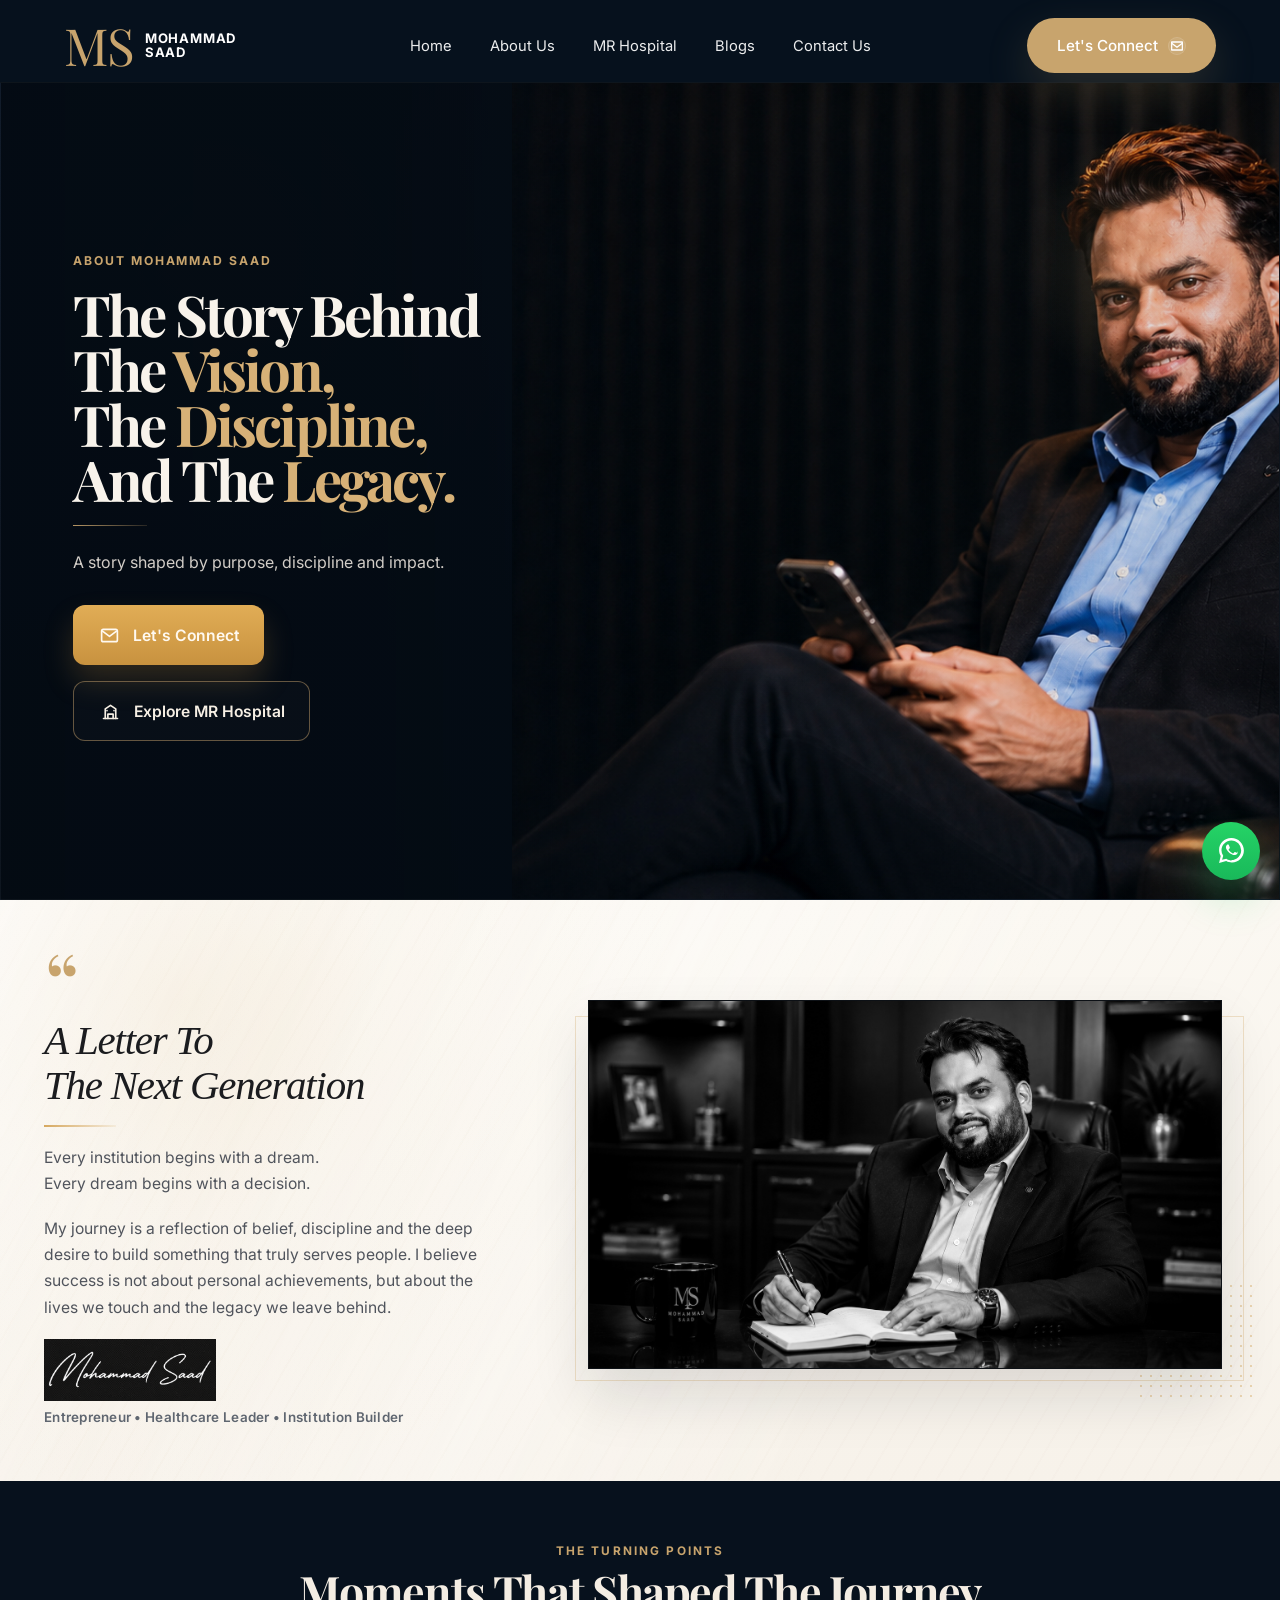
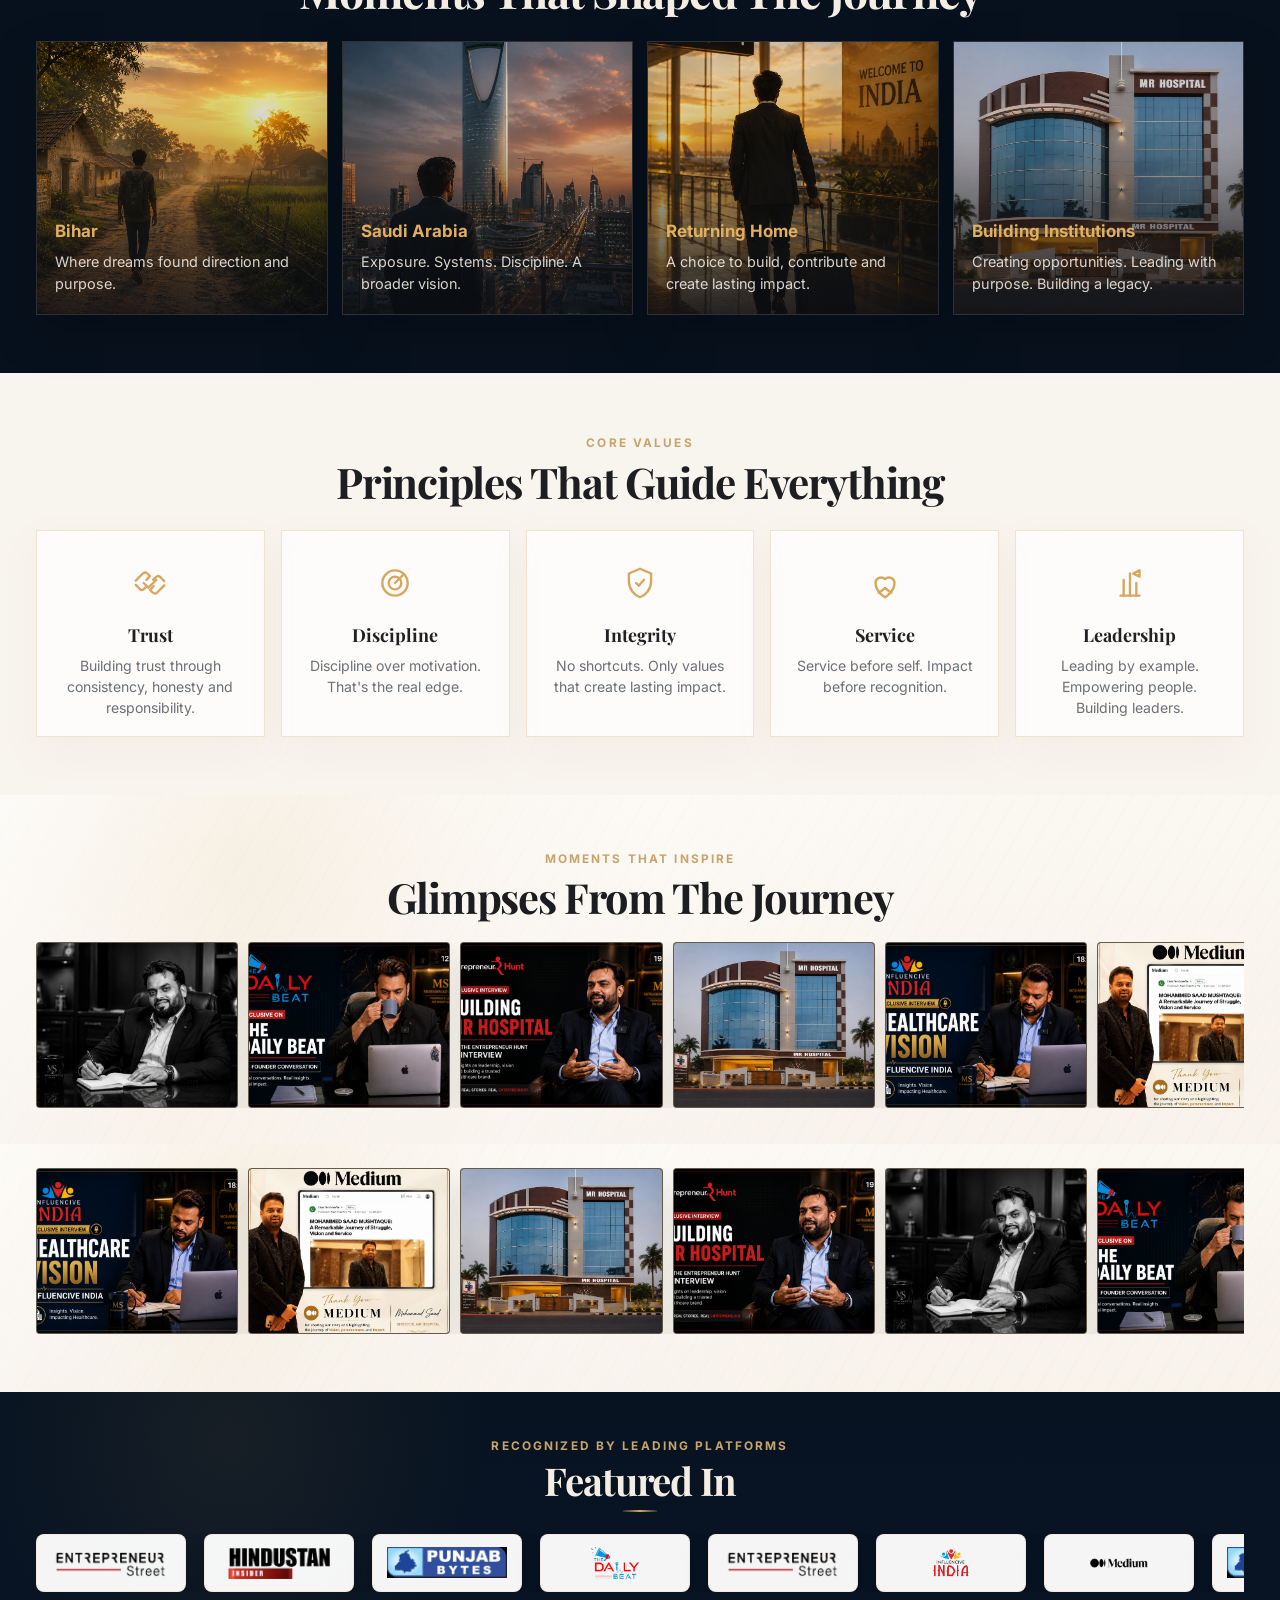
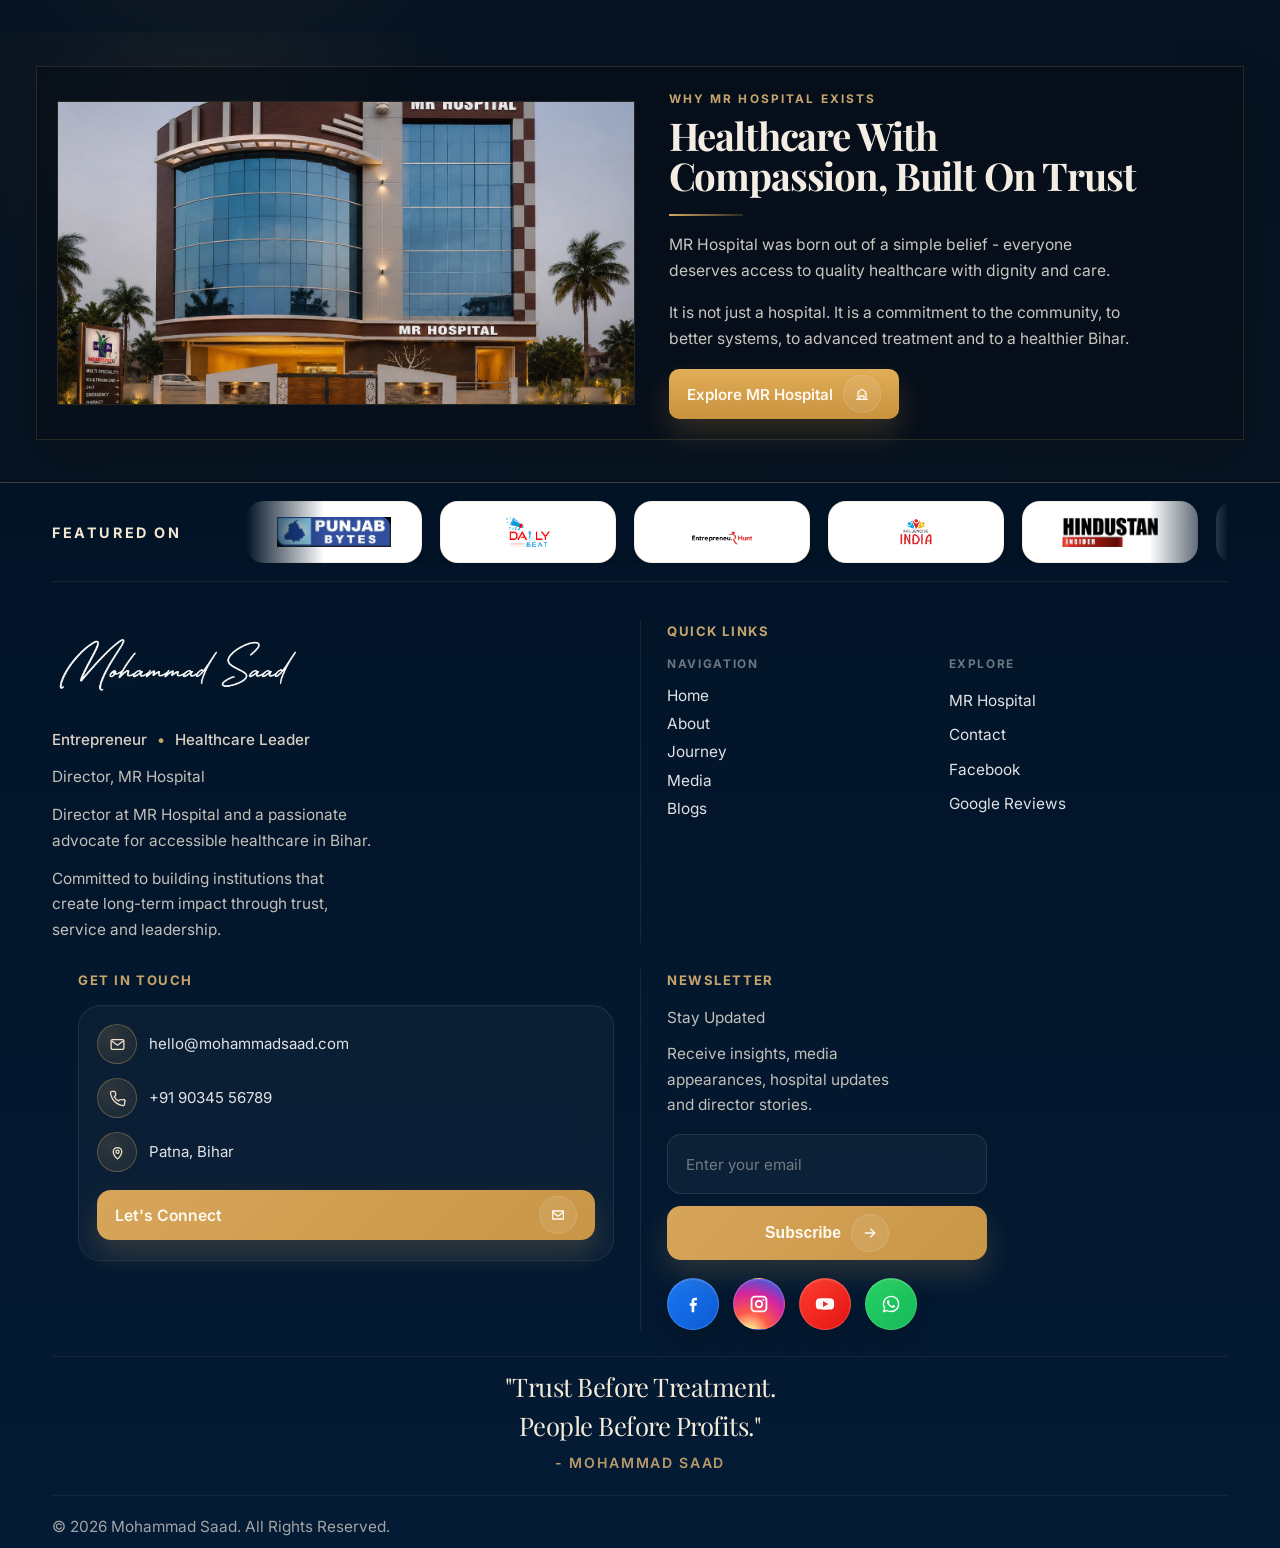
==== commit 8f808966: "All page done" ====
--- a/about-us.html
+++ b/about-us.html
@@ -6,15 +6,24 @@
   <title>About Mohammad Saad | Healthcare Leader Bihar | MR Hospital Patna</title>
   <meta name="description" content="Learn about Mohammad Saad, entrepreneur and healthcare leader in Bihar, from Bihar roots to Saudi Arabia, entrepreneurship, and the founding vision behind MR Hospital Patna.">
   <meta name="keywords" content="Mohammad Saad, Mohammad Saad MR Hospital, healthcare leader Bihar, entrepreneur Mohammad Saad, MR Hospital Patna director">
-  <meta name="robots" content="index,follow">
-  <link rel="canonical" href="about-us.html">
+  <meta name="author" content="Mohammad Saad">
+  <meta name="publisher" content="Mohammad Saad">
+  <meta name="theme-color" content="#07111d">
+  <meta name="robots" content="index, follow">
+  <link rel="canonical" href="https://mohammadsaad-theta.vercel.app/about-us.html">
   <meta property="og:title" content="About Mohammad Saad | Healthcare Leader Bihar | MR Hospital Patna">
   <meta property="og:description" content="Explore Mohammad Saad's story, mission, leadership philosophy, and the institution-building journey behind MR Hospital Patna.">
   <meta property="og:type" content="website">
-  <meta property="og:image" content="images/mohammad-saad.png">
-  <meta property="og:url" content="about-us.html">
+  <meta property="og:site_name" content="Mohammad Saad">
+  <meta property="og:image" content="https://mohammadsaad-theta.vercel.app/images/mohammad-saad-real-fixed.jpg">
+  <meta property="og:image:alt" content="Portrait of Mohammad Saad for the About page">
+  <meta property="og:locale" content="en_IN">
+  <meta property="og:url" content="https://mohammadsaad-theta.vercel.app/about-us.html">
   <meta name="twitter:card" content="summary_large_image">
-  <meta name="twitter:image" content="images/mohammad-saad.png">
+  <meta name="twitter:title" content="About Mohammad Saad | Healthcare Leader Bihar | MR Hospital Patna">
+  <meta name="twitter:description" content="Explore Mohammad Saad's story, mission, leadership philosophy, and the institution-building journey behind MR Hospital Patna.">
+  <meta name="twitter:image" content="https://mohammadsaad-theta.vercel.app/images/mohammad-saad-real-fixed.jpg">
+  <meta name="twitter:image:alt" content="Portrait of Mohammad Saad for the About page">
   <link rel="icon" type="image/svg+xml" href="favicon.svg">
   <link rel="preconnect" href="https://fonts.googleapis.com">
   <link rel="preconnect" href="https://fonts.gstatic.com" crossorigin>
@@ -29,31 +38,17 @@
           "name": "Mohammad Saad",
           "jobTitle": "Entrepreneur and Healthcare Leader",
           "description": "Mohammad Saad is an entrepreneur and healthcare leader based in Bihar, known for institution building and the vision behind MR Hospital Patna.",
+          "url": "https://mohammadsaad-theta.vercel.app/about-us.html",
           "worksFor": {
             "@type": "Hospital",
             "name": "MR Hospital"
           }
         },
         {
-          "@type": "FAQPage",
-          "mainEntity": [
-            {
-              "@type": "Question",
-              "name": "Who is Mohammad Saad?",
-              "acceptedAnswer": {
-                "@type": "Answer",
-                "text": "Mohammad Saad is an entrepreneur and healthcare leader in Bihar and the director at MR Hospital Patna."
-              }
-            },
-            {
-              "@type": "Question",
-              "name": "What is the mission behind Mohammad Saad's work?",
-              "acceptedAnswer": {
-                "@type": "Answer",
-                "text": "The mission is to build trusted institutions, improve healthcare access, and create lasting local impact through disciplined leadership and patient-first service."
-              }
-            }
-          ]
+          "@type": "AboutPage",
+          "name": "About Mohammad Saad",
+          "url": "https://mohammadsaad-theta.vercel.app/about-us.html",
+          "description": "About page covering Mohammad Saad's journey, healthcare leadership, values, institutional vision and public impact in Bihar."
         }
       ]
     }
